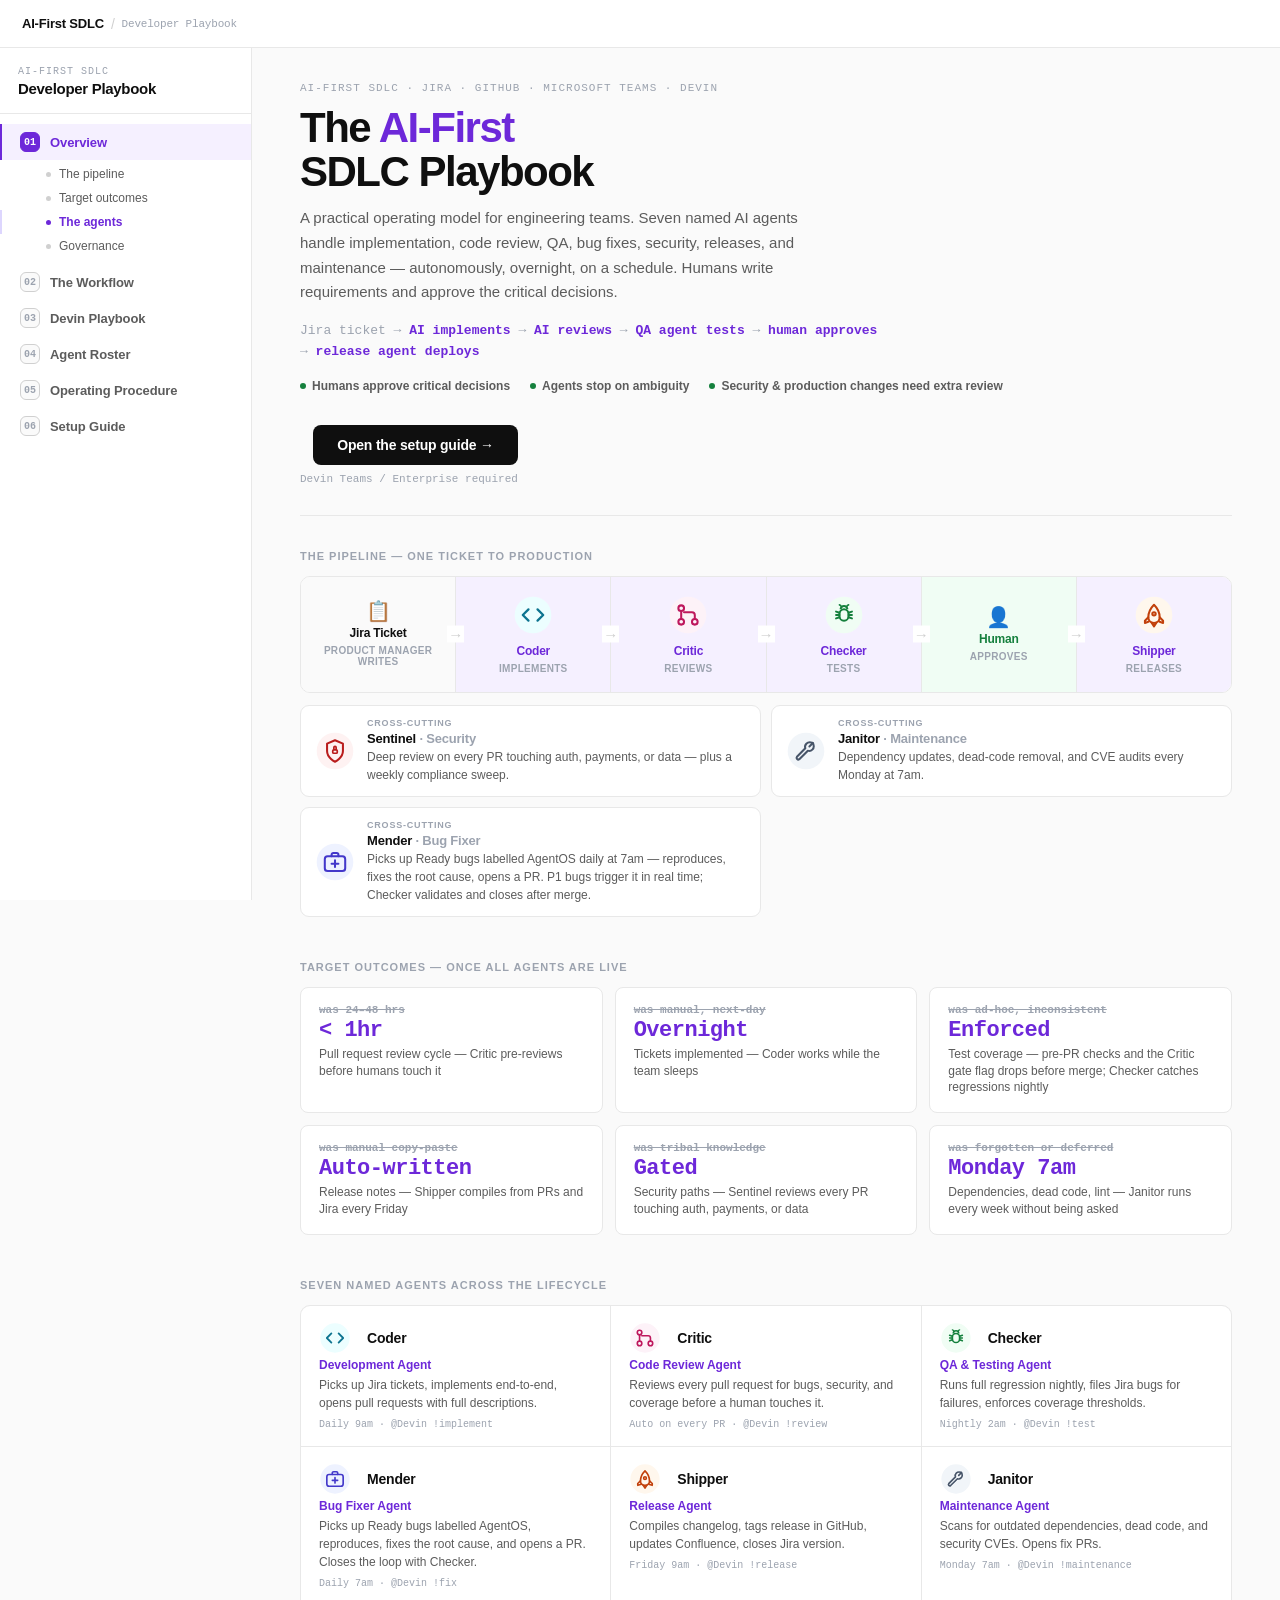
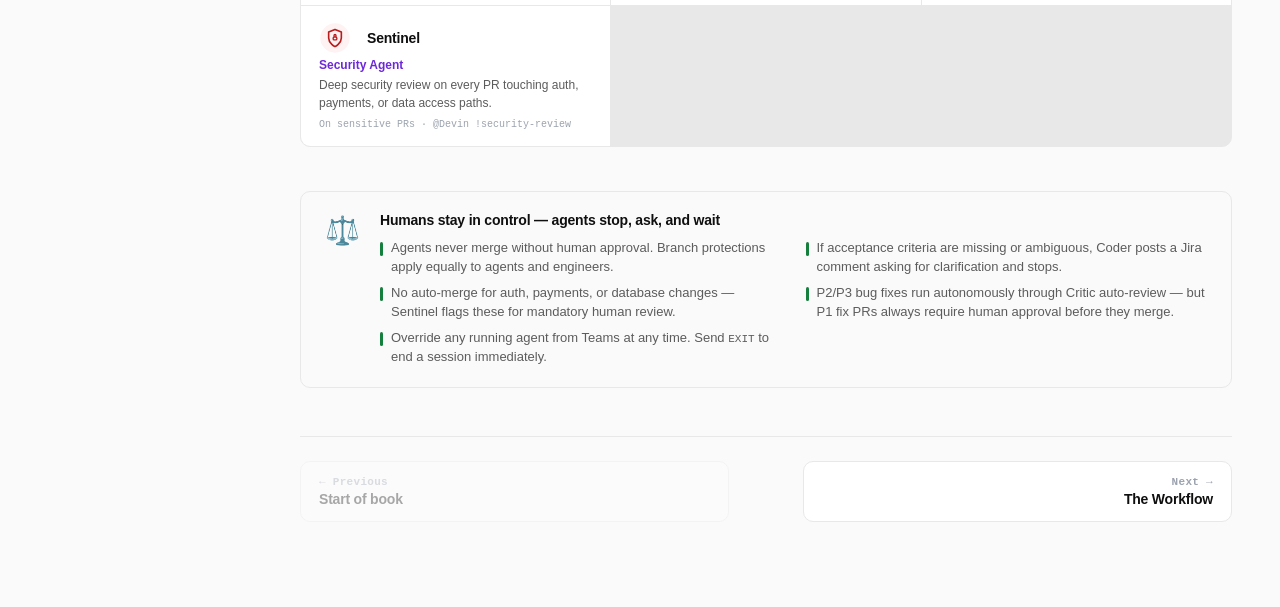
==== index.html @ 621c5a63 "Add Mender bug-fixer agent and Checker Validator mode Adds a seventh named agent, Mender (Bug Fixer)" ====
<!DOCTYPE html>
<html lang="en">
<head>
<meta charset="utf-8">
<meta name="viewport" content="width=device-width, initial-scale=1">
<title>AI-First SDLC Playbook</title>
<meta name="description" content="AI-first SDLC playbook — a six-chapter operating guide with named AI agents: Coder, Critic, Checker, Mender, Shipper, Janitor, Sentinel. Powered by Devin and Devin Desktop (formerly Windsurf).">
<meta property="og:title" content="AI-First SDLC Playbook">
<meta property="og:type" content="website">
<meta name="theme-color" content="#0F0F0F">
<link rel="stylesheet" href="assets/book.css">
</head>
<body data-chapter="overview">
<nav class="topnav">
  <div class="topnav-inner">
    <a class="topnav-brand" href="index.html">AI-First SDLC <span class="topnav-sep">/</span> <span class="topnav-tag">Developer Playbook</span></a>
  </div>
</nav>
<aside class="booknav" id="booknav"></aside>

<main class="book-main">

  <!-- ── Hero ── -->
  <div class="lp-hero">
    <div>
      <div class="lp-eyebrow">AI-First SDLC · Jira · GitHub · Microsoft Teams · Devin</div>
      <h1 class="lp-h1">The <em>AI-First</em><br>SDLC Playbook</h1>
      <p class="lp-sub">A practical operating model for engineering teams. Seven named AI agents handle implementation, code review, QA, bug fixes, security, releases, and maintenance — autonomously, overnight, on a schedule. Humans write requirements and approve the critical decisions.</p>
      <p class="lp-flow-line">Jira ticket → <span>AI implements</span> → <span>AI reviews</span> → <span>QA agent tests</span> → <span>human approves</span> → <span>release agent deploys</span></p>
      <div class="lp-trust">
        <div class="lp-trust-item"><div class="lp-trust-dot"></div>Humans approve critical decisions</div>
        <div class="lp-trust-item"><div class="lp-trust-dot"></div>Agents stop on ambiguity</div>
        <div class="lp-trust-item"><div class="lp-trust-dot"></div>Security &amp; production changes need extra review</div>
      </div>
    </div>
    <div class="lp-hero-actions">
      <a class="lp-cta-primary" href="setup.html">Open the setup guide →</a>
      <div class="lp-cta-note">Devin Teams / Enterprise required</div>
    </div>
  </div>

  <!-- ── Pipeline ── -->
  <section class="book-section" id="pipeline" data-spy>
    <div class="lp-pipeline-head"><div class="lp-pipeline-label">The pipeline — one ticket to production</div></div>
    <div class="pipeline-flow">
      <div class="pf-node start"><div class="pf-emoji">📋</div><div class="pf-name">Jira Ticket</div><div class="pf-role">Product manager writes</div></div>
      <div class="pf-node agent highlight"><div class="pf-badge-wrap"><span class="agent-badge coder-badge" style="width: 40px; height: 40px;"><svg viewBox="0 0 24 24"><circle cx="12" cy="12" r="11" class="badge-bg"/><path d="M8 7 L3 12 L8 17 M16 7 L21 12 L16 17" stroke-width="2" stroke-linecap="round" stroke-linejoin="round" fill="none" class="badge-icon"/></svg></span></div><div class="pf-name">Coder</div><div class="pf-role">Implements</div></div>
      <div class="pf-node agent highlight"><div class="pf-badge-wrap"><span class="agent-badge critic-badge" style="width: 40px; height: 40px;"><svg viewBox="0 0 24 24"><circle cx="12" cy="12" r="11" class="badge-bg"/><circle cx="6" cy="6" r="2.5" class="badge-icon" fill="none" stroke-width="1.8"/><circle cx="6" cy="18" r="2.5" class="badge-icon" fill="none" stroke-width="1.8"/><circle cx="18" cy="18" r="2.5" class="badge-icon" fill="none" stroke-width="1.8"/><path d="M6 8.5 L6 15.5 M18 15.5 L18 12 A2.5 2.5 0 0 0 15.5 9.5 L8.5 9.5" stroke-width="1.8" stroke-linecap="round" stroke-linejoin="round" fill="none" class="badge-icon"/></svg></span></div><div class="pf-name">Critic</div><div class="pf-role">Reviews</div></div>
      <div class="pf-node agent highlight"><div class="pf-badge-wrap"><span class="agent-badge checker-badge" style="width: 40px; height: 40px;"><svg viewBox="0 0 24 24"><circle cx="12" cy="12" r="11" class="badge-bg"/><rect x="8" y="7" width="8" height="10" rx="4" stroke-width="1.8" fill="none" class="badge-icon"/><path d="M9 7 A3 3 0 0 1 15 7" stroke-width="1.8" fill="none" class="badge-icon"/><path d="M5 9 L8 10 M5 12 L8 12 M5 15 L8 14 M19 9 L16 10 M19 12 L16 12 M19 15 L16 14" stroke-width="1.8" stroke-linecap="round" class="badge-icon"/><path d="M10 5 C9 3, 8 3, 8 3 M14 5 C15 3, 16 3, 16 3" stroke-width="1.5" stroke-linecap="round" class="badge-icon"/></svg></span></div><div class="pf-name">Checker</div><div class="pf-role">Tests</div></div>
      <div class="pf-node human"><div class="pf-emoji">👤</div><div class="pf-name">Human</div><div class="pf-role">Approves</div></div>
      <div class="pf-node agent highlight"><div class="pf-badge-wrap"><span class="agent-badge shipper-badge" style="width: 40px; height: 40px;"><svg viewBox="0 0 24 24"><circle cx="12" cy="12" r="11" class="badge-bg"/><path d="M12 3 C15 6, 17 10, 17 14 C17 17, 15 19, 12 19 C9 19, 7 17, 7 14 C7 10, 9 6, 12 3 Z" stroke-width="1.8" stroke-linecap="round" stroke-linejoin="round" fill="none" class="badge-icon"/><path d="M7 14 L4 17 L4 19 L7 18 M17 14 L20 17 L20 19 L17 18" stroke-width="1.8" stroke-linecap="round" stroke-linejoin="round" fill="none" class="badge-icon"/><circle cx="12" cy="11" r="1.5" stroke-width="1.8" fill="none" class="badge-icon"/><path d="M10 19 L12 22 L14 19" stroke-width="1.8" stroke-linecap="round" stroke-linejoin="round" fill="none" class="badge-icon"/></svg></span></div><div class="pf-name">Shipper</div><div class="pf-role">Releases</div></div>
    </div>
    <div class="lp-cross-grid">
      <div class="lp-cross-card">
        <div class="lp-cross-badge-wrap"><span class="agent-badge sentinel-badge" style="width: 40px; height: 40px;"><svg viewBox="0 0 24 24"><circle cx="12" cy="12" r="11" class="badge-bg"/><path d="M12 21.5 C12 21.5, 19 18, 19 12 L19 5.5 L12 2.5 L5 5.5 L5 12 C5 18, 12 21.5, 12 21.5 Z" stroke-width="1.8" stroke-linecap="round" stroke-linejoin="round" fill="none" class="badge-icon"/><rect x="10" y="11" width="4" height="3" rx="1" stroke-width="1.5" fill="none" class="badge-icon"/><path d="M11 11 L11 9 A1 1 0 0 1 13 9 L13 11" stroke-width="1.5" fill="none" class="badge-icon"/></svg></span></div>
        <div>
          <div class="lp-cross-tag">Cross-cutting</div>
          <div class="lp-cross-name">Sentinel <span>· Security</span></div>
          <div class="lp-cross-desc">Deep review on every PR touching auth, payments, or data — plus a weekly compliance sweep.</div>
        </div>
      </div>
      <div class="lp-cross-card">
        <div class="lp-cross-badge-wrap"><span class="agent-badge janitor-badge" style="width: 40px; height: 40px;"><svg viewBox="0 0 24 24"><circle cx="12" cy="12" r="11" class="badge-bg"/><path d="M18.4 5.6 a4.3 4.3 0 0 0 -6.1 0 c-1.1 1.1 -1.4 2.7 -0.9 4 L4 17.1 a1.5 1.5 0 0 0 2.1 2.1 l7.5 -7.5 c1.3 0.5 2.9 0.2 4 -0.9 a4.3 4.3 0 0 0 0 -6.1 Z" stroke-width="1.8" stroke-linecap="round" stroke-linejoin="round" fill="none" class="badge-icon"/><path d="M15 8 L18 5" stroke-width="1.8" stroke-linecap="round" class="badge-icon"/></svg></span></div>
        <div>
          <div class="lp-cross-tag">Cross-cutting</div>
          <div class="lp-cross-name">Janitor <span>· Maintenance</span></div>
          <div class="lp-cross-desc">Dependency updates, dead-code removal, and CVE audits every Monday at 7am.</div>
        </div>
      </div>
      <div class="lp-cross-card">
        <div class="lp-cross-badge-wrap"><span class="agent-badge mender-badge" style="width: 40px; height: 40px;"><svg viewBox="0 0 24 24"><circle cx="12" cy="12" r="11" class="badge-bg"/><rect x="3" y="7" width="18" height="13" rx="2.5" stroke-width="1.8" fill="none" class="badge-icon"/><path d="M9 7 V5.5 A1.5 1.5 0 0 1 10.5 4 L13.5 4 A1.5 1.5 0 0 1 15 5.5 V7" stroke-width="1.8" fill="none" stroke-linecap="round" stroke-linejoin="round" class="badge-icon"/><path d="M12 10.5 V16.5 M9 13.5 H15" stroke-width="1.8" stroke-linecap="round" class="badge-icon"/></svg></span></div>
        <div>
          <div class="lp-cross-tag">Cross-cutting</div>
          <div class="lp-cross-name">Mender <span>· Bug Fixer</span></div>
          <div class="lp-cross-desc">Picks up Ready bugs labelled AgentOS daily at 7am — reproduces, fixes the root cause, opens a PR. P1 bugs trigger it in real time; Checker validates and closes after merge.</div>
        </div>
      </div>
    </div>
  </section>

  <!-- ── Outcomes ── -->
  <section class="book-section" id="outcomes" data-spy>
    <div class="lp-section-head"><div class="lp-section-label">Target outcomes — once all agents are live</div></div>
    <div class="lp-outcomes">
      <div class="outcome-card"><div class="outcome-delta">was 24–48 hrs</div><div class="outcome-val">&lt; 1hr</div><div class="outcome-lbl">Pull request review cycle — Critic pre-reviews before humans touch it</div></div>
      <div class="outcome-card"><div class="outcome-delta">was manual, next-day</div><div class="outcome-val">Overnight</div><div class="outcome-lbl">Tickets implemented — Coder works while the team sleeps</div></div>
      <div class="outcome-card"><div class="outcome-delta">was ad-hoc, inconsistent</div><div class="outcome-val">Enforced</div><div class="outcome-lbl">Test coverage — pre-PR checks and the Critic gate flag drops before merge; Checker catches regressions nightly</div></div>
      <div class="outcome-card"><div class="outcome-delta">was manual copy-paste</div><div class="outcome-val">Auto-written</div><div class="outcome-lbl">Release notes — Shipper compiles from PRs and Jira every Friday</div></div>
      <div class="outcome-card"><div class="outcome-delta">was tribal knowledge</div><div class="outcome-val">Gated</div><div class="outcome-lbl">Security paths — Sentinel reviews every PR touching auth, payments, or data</div></div>
      <div class="outcome-card"><div class="outcome-delta">was forgotten or deferred</div><div class="outcome-val">Monday 7am</div><div class="outcome-lbl">Dependencies, dead code, lint — Janitor runs every week without being asked</div></div>
    </div>
  </section>

  <!-- ── Agent map ── -->
  <section class="book-section" id="agents-map" data-spy>
    <div class="lp-section-head"><div class="lp-section-label">Seven named agents across the lifecycle</div></div>
    <div class="lp-agent-grid">
      <a class="lp-agent-card" href="agents.html#coder"><div class="lac-top" style="display:flex;align-items:center"><span class="agent-badge coder-badge" style="width:32px;height:32px;margin-right:8px"><svg viewBox="0 0 24 24"><circle cx="12" cy="12" r="11" class="badge-bg"/><path d="M8 7 L3 12 L8 17 M16 7 L21 12 L16 17" stroke-width="2" stroke-linecap="round" stroke-linejoin="round" fill="none" class="badge-icon"/></svg></span><span class="lac-name">Coder</span></div><div class="lac-role">Development Agent</div><div class="lac-desc">Picks up Jira tickets, implements end-to-end, opens pull requests with full descriptions.</div><div class="lac-trigger">Daily 9am · @Devin !implement</div></a>
      <a class="lp-agent-card" href="agents.html#critic"><div class="lac-top" style="display:flex;align-items:center"><span class="agent-badge critic-badge" style="width:32px;height:32px;margin-right:8px"><svg viewBox="0 0 24 24"><circle cx="12" cy="12" r="11" class="badge-bg"/><circle cx="6" cy="6" r="2.5" class="badge-icon" fill="none" stroke-width="1.8"/><circle cx="6" cy="18" r="2.5" class="badge-icon" fill="none" stroke-width="1.8"/><circle cx="18" cy="18" r="2.5" class="badge-icon" fill="none" stroke-width="1.8"/><path d="M6 8.5 L6 15.5 M18 15.5 L18 12 A2.5 2.5 0 0 0 15.5 9.5 L8.5 9.5" stroke-width="1.8" stroke-linecap="round" stroke-linejoin="round" fill="none" class="badge-icon"/></svg></span><span class="lac-name">Critic</span></div><div class="lac-role">Code Review Agent</div><div class="lac-desc">Reviews every pull request for bugs, security, and coverage before a human touches it.</div><div class="lac-trigger">Auto on every PR · @Devin !review</div></a>
      <a class="lp-agent-card" href="agents.html#checker"><div class="lac-top" style="display:flex;align-items:center"><span class="agent-badge checker-badge" style="width:32px;height:32px;margin-right:8px"><svg viewBox="0 0 24 24"><circle cx="12" cy="12" r="11" class="badge-bg"/><rect x="8" y="7" width="8" height="10" rx="4" stroke-width="1.8" fill="none" class="badge-icon"/><path d="M9 7 A3 3 0 0 1 15 7" stroke-width="1.8" fill="none" class="badge-icon"/><path d="M5 9 L8 10 M5 12 L8 12 M5 15 L8 14 M19 9 L16 10 M19 12 L16 12 M19 15 L16 14" stroke-width="1.8" stroke-linecap="round" class="badge-icon"/><path d="M10 5 C9 3, 8 3, 8 3 M14 5 C15 3, 16 3, 16 3" stroke-width="1.5" stroke-linecap="round" class="badge-icon"/></svg></span><span class="lac-name">Checker</span></div><div class="lac-role">QA &amp; Testing Agent</div><div class="lac-desc">Runs full regression nightly, files Jira bugs for failures, enforces coverage thresholds.</div><div class="lac-trigger">Nightly 2am · @Devin !test</div></a>
      <a class="lp-agent-card" href="agents.html#mender"><div class="lac-top" style="display:flex;align-items:center"><span class="agent-badge mender-badge" style="width:32px;height:32px;margin-right:8px"><svg viewBox="0 0 24 24"><circle cx="12" cy="12" r="11" class="badge-bg"/><rect x="3" y="7" width="18" height="13" rx="2.5" stroke-width="1.8" fill="none" class="badge-icon"/><path d="M9 7 V5.5 A1.5 1.5 0 0 1 10.5 4 L13.5 4 A1.5 1.5 0 0 1 15 5.5 V7" stroke-width="1.8" fill="none" stroke-linecap="round" stroke-linejoin="round" class="badge-icon"/><path d="M12 10.5 V16.5 M9 13.5 H15" stroke-width="1.8" stroke-linecap="round" class="badge-icon"/></svg></span><span class="lac-name">Mender</span></div><div class="lac-role">Bug Fixer Agent</div><div class="lac-desc">Picks up Ready bugs labelled AgentOS, reproduces, fixes the root cause, and opens a PR. Closes the loop with Checker.</div><div class="lac-trigger">Daily 7am · @Devin !fix</div></a>
      <a class="lp-agent-card" href="agents.html#shipper"><div class="lac-top" style="display:flex;align-items:center"><span class="agent-badge shipper-badge" style="width:32px;height:32px;margin-right:8px"><svg viewBox="0 0 24 24"><circle cx="12" cy="12" r="11" class="badge-bg"/><path d="M12 3 C15 6, 17 10, 17 14 C17 17, 15 19, 12 19 C9 19, 7 17, 7 14 C7 10, 9 6, 12 3 Z" stroke-width="1.8" stroke-linecap="round" stroke-linejoin="round" fill="none" class="badge-icon"/><path d="M7 14 L4 17 L4 19 L7 18 M17 14 L20 17 L20 19 L17 18" stroke-width="1.8" stroke-linecap="round" stroke-linejoin="round" fill="none" class="badge-icon"/><circle cx="12" cy="11" r="1.5" stroke-width="1.8" fill="none" class="badge-icon"/><path d="M10 19 L12 22 L14 19" stroke-width="1.8" stroke-linecap="round" stroke-linejoin="round" fill="none" class="badge-icon"/></svg></span><span class="lac-name">Shipper</span></div><div class="lac-role">Release Agent</div><div class="lac-desc">Compiles changelog, tags release in GitHub, updates Confluence, closes Jira version.</div><div class="lac-trigger">Friday 9am · @Devin !release</div></a>
      <a class="lp-agent-card" href="agents.html#janitor"><div class="lac-top" style="display:flex;align-items:center"><span class="agent-badge janitor-badge" style="width:32px;height:32px;margin-right:8px"><svg viewBox="0 0 24 24"><circle cx="12" cy="12" r="11" class="badge-bg"/><path d="M18.4 5.6 a4.3 4.3 0 0 0 -6.1 0 c-1.1 1.1 -1.4 2.7 -0.9 4 L4 17.1 a1.5 1.5 0 0 0 2.1 2.1 l7.5 -7.5 c1.3 0.5 2.9 0.2 4 -0.9 a4.3 4.3 0 0 0 0 -6.1 Z" stroke-width="1.8" stroke-linecap="round" stroke-linejoin="round" fill="none" class="badge-icon"/><path d="M15 8 L18 5" stroke-width="1.8" stroke-linecap="round" class="badge-icon"/></svg></span><span class="lac-name">Janitor</span></div><div class="lac-role">Maintenance Agent</div><div class="lac-desc">Scans for outdated dependencies, dead code, and security CVEs. Opens fix PRs.</div><div class="lac-trigger">Monday 7am · @Devin !maintenance</div></a>
      <a class="lp-agent-card" href="agents.html#sentinel"><div class="lac-top" style="display:flex;align-items:center"><span class="agent-badge sentinel-badge" style="width:32px;height:32px;margin-right:8px"><svg viewBox="0 0 24 24"><circle cx="12" cy="12" r="11" class="badge-bg"/><path d="M12 21.5 C12 21.5, 19 18, 19 12 L19 5.5 L12 2.5 L5 5.5 L5 12 C5 18, 12 21.5, 12 21.5 Z" stroke-width="1.8" stroke-linecap="round" stroke-linejoin="round" fill="none" class="badge-icon"/><rect x="10" y="11" width="4" height="3" rx="1" stroke-width="1.5" fill="none" class="badge-icon"/><path d="M11 11 L11 9 A1 1 0 0 1 13 9 L13 11" stroke-width="1.5" fill="none" class="badge-icon"/></svg></span><span class="lac-name">Sentinel</span></div><div class="lac-role">Security Agent</div><div class="lac-desc">Deep security review on every PR touching auth, payments, or data access paths.</div><div class="lac-trigger">On sensitive PRs · @Devin !security-review</div></a>
    </div>
  </section>

  <!-- ── Governance ── -->
  <section class="book-section" id="governance" data-spy>
    <div class="lp-governance">
      <div class="lp-gov-icon">⚖️</div>
      <div>
        <div class="lp-gov-title">Humans stay in control — agents stop, ask, and wait</div>
        <div class="lp-gov-items">
          <div class="lp-gov-item"><div class="gov-pip"></div><span>Agents never merge without human approval. Branch protections apply equally to agents and engineers.</span></div>
          <div class="lp-gov-item"><div class="gov-pip"></div><span>If acceptance criteria are missing or ambiguous, Coder posts a Jira comment asking for clarification and stops.</span></div>
          <div class="lp-gov-item"><div class="gov-pip"></div><span>No auto-merge for auth, payments, or database changes — Sentinel flags these for mandatory human review.</span></div>
          <div class="lp-gov-item"><div class="gov-pip"></div><span>P2/P3 bug fixes run autonomously through Critic auto-review — but P1 fix PRs always require human approval before they merge.</span></div>
          <div class="lp-gov-item"><div class="gov-pip"></div><span>Override any running agent from Teams at any time. Send <code style="font-family:monospace;font-size:11px">EXIT</code> to end a session immediately.</span></div>
        </div>
      </div>
    </div>
  </section>

  <footer class="prevnext" id="prevnext"></footer>
</main>

<script src="assets/nav.js"></script>
<script>
  window.BOOK_SUBNAV = [
    { id:'pipeline',   label:'The pipeline' },
    { id:'outcomes',   label:'Target outcomes' },
    { id:'agents-map', label:'The agents' },
    { id:'governance', label:'Governance' },
  ];
  mountBook();
</script>
</body>
</html>
---- assets/book.css ----
/* ══════════════════════════════════════════════════════════
   AI-First SDLC — shared book stylesheet
   Layout: fixed top bar + left sidebar TOC + content + prev/next
══════════════════════════════════════════════════════════ */
*,*::before,*::after{box-sizing:border-box;margin:0;padding:0}

:root{
  --bg:#FAFAFA; --surface:#FFFFFF; --border:#E8E8E8; --border-mid:#D0D0D0;
  --text:#0F0F0F; --text-2:#5C5C5C; --text-3:#9CA3AF;
  --mono:'SF Mono','Fira Code',ui-monospace,monospace;
  --ink:#0F172A;
  --ai-accent:#6D28D9; --ai-accent-bg:#F5F0FF; --ai-accent-border:#DDD6FE;
  --purple:#6D28D9; --purple-bg:#F5F0FF; --purple-border:#DDD6FE;
  --green:#15803D; --green-bg:#F0FDF4; --green-border:#BBF7D0;
  --red:#B91C1C; --red-bg:#FEF2F2; --red-border:#FECACA;
  --amber:#B45309; --amber-bg:#FFFBEB; --amber-border:#FDE68A;
  --teal:#0D7490; --teal-bg:#F0FDFA; --teal-border:#99F6E4;
  --orange:#C2410C; --orange-bg:#FFF7ED; --orange-border:#FED7AA;
  --blue:#1D4ED8; --blue-bg:#EFF6FF; --blue-border:#BFDBFE;
  --sop:#0F172A; --sop-bg:#F8FAFC; --sop-border:#E2E8F0;
  --sidebar-w:252px;
}
body{font-family:-apple-system,BlinkMacSystemFont,'Inter','Segoe UI',sans-serif;background:var(--bg);color:var(--text);-webkit-font-smoothing:antialiased}

/* ── Top bar ── */
.topnav{position:fixed;top:0;left:0;right:0;height:48px;background:var(--surface);border-bottom:1px solid var(--border);z-index:200;display:flex;align-items:center}
.topnav-inner{width:100%;padding:0 22px;display:flex;align-items:center;justify-content:space-between}
.topnav-brand{font-size:13px;font-weight:800;color:var(--text);letter-spacing:-0.2px;display:flex;align-items:center;gap:7px;text-decoration:none}
.topnav-sep{color:var(--border-mid);font-weight:300;font-size:14px}
.topnav-tag{font-size:11px;font-weight:500;color:var(--text-3);font-family:var(--mono)}
.topnav-cta{font-size:12px;font-weight:700;color:#fff;background:var(--text);text-decoration:none;padding:7px 16px;border-radius:7px;letter-spacing:-0.1px;transition:background .15s}
.topnav-cta:hover{background:#2D2D2D}

/* ── Left sidebar TOC ── */
.booknav{position:fixed;top:48px;left:0;bottom:0;width:var(--sidebar-w);background:var(--surface);border-right:1px solid var(--border);overflow-y:auto;padding:18px 0 48px;z-index:90}
.bn-head{padding:0 18px 16px;border-bottom:1px solid var(--border);margin-bottom:10px}
.bn-eyebrow{font-size:10px;font-family:var(--mono);color:var(--text-3);letter-spacing:1px;text-transform:uppercase}
.bn-title{font-size:15px;font-weight:800;color:var(--text);margin-top:3px;letter-spacing:-0.3px}
.bn-chapter{display:flex;align-items:center;gap:10px;padding:8px 18px;text-decoration:none;border-left:2px solid transparent;transition:background .1s}
.bn-chapter:hover{background:var(--bg)}
.bn-chapter.active{background:var(--ai-accent-bg);border-left-color:var(--ai-accent)}
.bn-num{width:20px;height:20px;border-radius:6px;background:var(--bg);border:1px solid var(--border-mid);display:flex;align-items:center;justify-content:center;font-size:10px;font-weight:800;font-family:var(--mono);color:var(--text-3);flex-shrink:0}
.bn-chapter.active .bn-num{background:var(--ai-accent);border-color:var(--ai-accent);color:#fff}
.bn-name{font-size:13px;font-weight:600;color:var(--text-2);letter-spacing:-0.1px}
.bn-chapter.active .bn-name{color:var(--ai-accent);font-weight:700}
.bn-sub{padding:2px 0 6px}
.bn-subitem{display:flex;align-items:center;gap:8px;padding:5px 18px 5px 44px;text-decoration:none;font-size:12px;color:var(--text-2);border-left:2px solid transparent;transition:background .1s}
.bn-subitem:hover{background:var(--bg);color:var(--text)}
.bn-subitem.active{color:var(--ai-accent);font-weight:700;border-left-color:var(--ai-accent-border)}
.bn-sub-dot{width:5px;height:5px;border-radius:50%;background:var(--border-mid);flex-shrink:0}
.bn-subitem.active .bn-sub-dot{background:var(--ai-accent)}

/* ── Main content ── */
.book-main{margin-left:var(--sidebar-w);padding:74px 48px 80px;max-width:calc(var(--sidebar-w) + 940px)}

.chapter-header{margin-bottom:34px;padding-bottom:24px;border-bottom:2px solid var(--border)}
.chapter-eyebrow{font-size:11px;font-family:var(--mono);color:var(--text-3);letter-spacing:1px;text-transform:uppercase;margin-bottom:10px}
.chapter-title{font-size:34px;font-weight:900;letter-spacing:-1px;line-height:1.02;color:var(--text)}
.chapter-title em{font-style:normal;color:var(--ai-accent)}
.chapter-sub{font-size:15px;color:var(--text-2);margin-top:10px;line-height:1.6;max-width:620px}

.book-section{scroll-margin-top:64px;margin-bottom:44px}
.bs-label{display:flex;align-items:center;gap:14px;margin-bottom:16px}
.bs-label-line{flex:1;height:1px;background:var(--border)}
.bs-label-text{font-size:11px;font-weight:800;letter-spacing:1px;text-transform:uppercase;color:var(--text-3);white-space:nowrap}

/* ── Prev/Next footer ── */
.prevnext{display:flex;gap:14px;margin-top:48px;padding-top:24px;border-top:1px solid var(--border)}
.pn-link{flex:1;display:flex;flex-direction:column;gap:3px;padding:14px 18px;border:1px solid var(--border);border-radius:10px;background:var(--surface);text-decoration:none;transition:all .12s;max-width:46%}
.pn-link:hover{border-color:var(--border-mid);background:var(--bg)}
.pn-link.next{margin-left:auto;text-align:right;align-items:flex-end}
.pn-dir{font-size:11px;font-weight:700;font-family:var(--mono);color:var(--text-3);letter-spacing:.3px}
.pn-name{font-size:14px;font-weight:800;color:var(--text);letter-spacing:-0.2px}
.pn-link.disabled{opacity:.35;pointer-events:none}

/* ══ Overview: hero ══ */
.lp-hero{padding:8px 0 30px;border-bottom:1px solid var(--border);margin-bottom:34px;display:flex;align-items:flex-end;justify-content:space-between;gap:32px;flex-wrap:wrap}
.lp-eyebrow{font-size:11px;font-family:var(--mono);color:var(--text-3);letter-spacing:1px;text-transform:uppercase;margin-bottom:12px}
.lp-h1{font-size:42px;font-weight:900;letter-spacing:-1.5px;line-height:1.05;color:var(--text)}
.lp-h1 em{font-style:normal;color:var(--ai-accent)}
.lp-sub{font-size:15px;color:var(--text-2);margin-top:12px;line-height:1.65;max-width:540px}
.lp-flow-line{font-size:13px;font-family:var(--mono);color:var(--text-3);margin-top:16px;line-height:1.6;max-width:580px}
.lp-flow-line span{color:var(--ai-accent);font-weight:700}
.lp-trust{display:flex;flex-wrap:wrap;gap:8px 20px;margin-top:16px}
.lp-trust-item{display:flex;align-items:center;gap:6px;font-size:12px;font-weight:600;color:var(--text-2)}
.lp-trust-dot{width:6px;height:6px;border-radius:50%;background:var(--green);flex-shrink:0}
.lp-hero-actions{display:flex;flex-direction:column;align-items:flex-end;gap:8px;flex-shrink:0}
.lp-cta-primary{display:inline-flex;align-items:center;gap:8px;font-size:14px;font-weight:800;color:#fff;background:var(--text);text-decoration:none;padding:12px 24px;border-radius:8px;letter-spacing:-0.2px;transition:background .15s;white-space:nowrap}
.lp-cta-primary:hover{background:#2D2D2D}
.lp-cta-note{font-size:11px;color:var(--text-3);font-family:var(--mono)}

/* ══ Pipeline ══ */
.lp-pipeline{margin-bottom:36px}
.lp-pipeline-head{margin-bottom:14px}
.lp-pipeline-label{font-size:11px;font-weight:800;letter-spacing:1px;text-transform:uppercase;color:var(--text-3)}
.pipeline-flow{display:flex;align-items:stretch;border:1px solid var(--border);border-radius:10px;background:var(--surface);overflow:hidden}
.pf-node{flex:1 1 0;display:flex;flex-direction:column;align-items:center;justify-content:center;gap:5px;padding:18px 10px;min-width:0;text-align:center;position:relative}
.pf-node:not(:last-child)::after{content:'→';position:absolute;right:-9px;top:50%;transform:translateY(-50%);font-size:15px;color:var(--border-mid);z-index:1;background:var(--surface);padding:0 1px}
.pf-node.start{background:var(--bg);border-right:1px solid var(--border)}
.pf-node.agent{border-right:1px solid var(--border)}
.pf-node.agent:last-child{border-right:none}
.pf-node.human{background:var(--green-bg);border-right:1px solid var(--border)}
.pf-emoji{font-size:20px;line-height:1}
.pf-name{font-size:12px;font-weight:800;color:var(--text);letter-spacing:-0.2px}
.pf-node.highlight .pf-name{color:var(--ai-accent)}
.pf-node.human .pf-name{color:var(--green)}
.pf-node.highlight{background:var(--ai-accent-bg)}
.pf-role{font-size:10px;color:var(--text-3);font-weight:600;letter-spacing:.3px;text-transform:uppercase}
@media(max-width:680px){.pipeline-flow{overflow-x:auto}.pf-node{flex:0 0 auto;min-width:104px}}

/* cross-cutting cards */
.lp-cross-grid{display:grid;grid-template-columns:1fr 1fr;gap:10px;margin-top:12px}
@media(max-width:640px){.lp-cross-grid{grid-template-columns:1fr}}
.lp-cross-card{display:flex;gap:12px;align-items:center;padding:12px 14px;background:var(--surface);border:1px solid var(--border);border-radius:9px}
.lp-cross-emoji{font-size:20px;line-height:1.1;flex-shrink:0}
.lp-cross-tag{font-size:9px;font-weight:800;letter-spacing:.8px;text-transform:uppercase;color:var(--text-3);margin-bottom:3px}
.lp-cross-name{font-size:13px;font-weight:800;color:var(--text);letter-spacing:-0.2px}
.lp-cross-name span{color:var(--text-3);font-weight:600}
.lp-cross-desc{font-size:12px;color:var(--text-2);line-height:1.5;margin-top:2px}

/* ══ Outcomes ══ */
.lp-section-head{margin-bottom:14px}
.lp-section-label{font-size:11px;font-weight:800;letter-spacing:1px;text-transform:uppercase;color:var(--text-3)}
.lp-outcomes{display:grid;grid-template-columns:repeat(3,1fr);gap:12px;margin-bottom:36px}
@media(max-width:720px){.lp-outcomes{grid-template-columns:1fr 1fr}}
.outcome-card{background:var(--surface);border:1px solid var(--border);border-radius:8px;padding:16px 18px}
.outcome-delta{font-size:11px;font-weight:700;font-family:var(--mono);color:var(--text-3);text-decoration:line-through;margin-bottom:4px}
.outcome-val{font-size:22px;font-weight:900;font-family:var(--mono);color:var(--ai-accent);letter-spacing:-0.5px;line-height:1}
.outcome-lbl{font-size:12px;color:var(--text-2);margin-top:4px;line-height:1.4}

/* ══ Agent map ══ */
.lp-agent-grid{display:grid;grid-template-columns:repeat(3,1fr);gap:1px;background:var(--border);border:1px solid var(--border);border-radius:10px;overflow:hidden;margin-bottom:36px}
@media(max-width:720px){.lp-agent-grid{grid-template-columns:1fr 1fr}}
.lp-agent-card{background:var(--surface);padding:16px 18px;display:flex;flex-direction:column;gap:4px;text-decoration:none}
.lp-agent-card:hover{background:var(--ai-accent-bg)}
.lac-top{display:flex;align-items:center;gap:8px}
.lac-emoji{font-size:18px}
.lac-name{font-size:14px;font-weight:800;color:var(--text);letter-spacing:-0.2px}
.lac-role{font-size:12px;font-weight:700;color:var(--ai-accent)}
.lac-desc{font-size:12px;color:var(--text-2);line-height:1.5}
.lac-trigger{font-size:10px;font-family:var(--mono);color:var(--text-3);margin-top:3px}

/* ══ Governance ══ */
.lp-governance{background:var(--bg);border:1px solid var(--border);border-radius:10px;padding:20px 24px;margin-bottom:8px;display:grid;grid-template-columns:auto 1fr;gap:20px;align-items:start}
.lp-gov-icon{font-size:28px;margin-top:2px}
.lp-gov-title{font-size:14px;font-weight:800;color:var(--text);margin-bottom:10px;letter-spacing:-0.2px}
.lp-gov-items{display:grid;grid-template-columns:1fr 1fr;gap:6px 24px}
@media(max-width:640px){.lp-gov-items{grid-template-columns:1fr}}
.lp-gov-item{display:flex;align-items:flex-start;gap:8px;font-size:13px;color:var(--text-2);line-height:1.5}
.gov-pip{width:3px;min-height:14px;background:var(--green);border-radius:2px;flex-shrink:0;margin-top:4px}

/* ══ Stats strip ══ */
.stats-strip{display:grid;grid-template-columns:repeat(4,1fr);background:var(--surface);border:1px solid var(--border);border-radius:10px;overflow:hidden;margin-bottom:30px}
@media(max-width:720px){.stats-strip{grid-template-columns:1fr 1fr}}
.stat-cell{padding:16px 20px;border-right:1px solid var(--border);position:relative}
.stat-cell:last-child{border-right:none}
.stat-cell::before{content:'';position:absolute;top:0;left:0;right:0;height:2px;background:transparent}
.stat-cell.hi::before{background:var(--hi-color)}
.stat-num{font-size:21px;font-weight:900;font-family:var(--mono);letter-spacing:-0.5px;color:var(--s-color,var(--text))}
.stat-lbl{font-size:11px;color:var(--text-3);margin-top:4px;line-height:1.4}

/* ══ Detail panels (workflow / devin) ══ */
.detail-panel{background:var(--surface);border:1px solid var(--border);border-radius:10px;overflow:hidden}
.detail-head{padding:20px 26px 16px;border-bottom:1px solid var(--border);display:flex;align-items:flex-start;justify-content:space-between;flex-wrap:wrap;gap:14px}
.detail-phase-eyebrow{font-size:10px;font-family:var(--mono);color:var(--text-3);letter-spacing:1px;text-transform:uppercase;margin-bottom:5px}
.detail-phase-name{font-size:19px;font-weight:800;letter-spacing:-0.4px}
.detail-phase-sub{font-size:12px;color:var(--text-2);margin-top:3px;line-height:1.5}
.mode-badge{display:inline-flex;align-items:center;gap:7px;padding:6px 12px;border-radius:6px;font-size:11px;font-weight:700;letter-spacing:.3px;text-transform:uppercase;flex-shrink:0;border:1px solid var(--border);background:var(--bg);color:var(--text-3)}
.badge-manual{background:var(--bg);color:var(--text-3)}
.badge-agent{background:var(--ai-accent-bg);color:var(--ai-accent);border-color:var(--ai-accent-border)}
.badge-collab{background:var(--green-bg);color:var(--green);border-color:var(--green-border)}
.badge-pip{width:6px;height:6px;border-radius:50%;background:currentColor}
.gains-row{display:flex;gap:6px;flex-wrap:wrap;padding:10px 26px;border-bottom:1px solid var(--border);background:var(--amber-bg)}
.gain-tag{font-size:11px;font-weight:700;font-family:var(--mono);padding:3px 8px;border-radius:4px;background:var(--surface);color:var(--amber);border:1px solid var(--amber-border)}
.detail-cols{display:grid;grid-template-columns:180px 1fr 1fr}
@media(max-width:760px){.detail-cols{grid-template-columns:1fr}}
.detail-col{padding:18px 22px;border-right:1px solid var(--border)}
.detail-col:last-child{border-right:none}
.col-head{font-size:10px;font-weight:800;letter-spacing:1.2px;text-transform:uppercase;color:var(--text-3);padding-bottom:10px;margin-bottom:14px;border-bottom:1px solid var(--border)}
.tool-list{display:flex;flex-direction:column;gap:8px}
.tool-item{display:flex;align-items:center;gap:10px;font-size:13px;font-weight:600}
.tool-pip{width:3px;height:16px;border-radius:2px;flex-shrink:0}
.pip-jira{background:#0052CC}.pip-confluence{background:#0065FF}.pip-github{background:#24292F}.pip-devin{background:var(--ai-accent)}.pip-other{background:var(--border-mid)}
.ruled-list{display:flex;flex-direction:column}
.ruled-item{display:flex;align-items:flex-start;gap:12px;padding:8px 0;border-bottom:1px solid var(--border);font-size:13px;line-height:1.55}
.ruled-item:last-child{border-bottom:none;padding-bottom:0}
.item-pip{width:3px;min-height:16px;border-radius:2px;flex-shrink:0;margin-top:4px}
.pip-neutral{background:var(--border-mid)}.pip-agent{background:var(--ai-accent)}.pip-human{background:var(--green)}.pip-pain{background:var(--red)}
.pain-text{color:var(--red)}

/* feature cards (devin) */
.feature-grid{display:grid;grid-template-columns:1fr 1fr}
@media(max-width:760px){.feature-grid{grid-template-columns:1fr}}
.feature-card{padding:20px 24px;border-right:1px solid var(--border);border-bottom:1px solid var(--border)}
.feature-card:nth-child(2n){border-right:none}
.feature-card-head{display:flex;align-items:center;gap:8px;margin-bottom:10px}
.feature-name{font-size:14px;font-weight:800;flex:1}
.feature-type-badge{font-size:10px;font-weight:700;padding:3px 7px;border-radius:4px;letter-spacing:.3px;text-transform:uppercase;white-space:nowrap;flex-shrink:0}
.type-integration{background:var(--blue-bg);color:var(--blue);border:1px solid var(--blue-border)}
.type-schedule{background:var(--ai-accent-bg);color:var(--ai-accent);border:1px solid var(--ai-accent-border)}
.type-automation{background:var(--orange-bg);color:var(--orange);border:1px solid var(--orange-border)}
.type-review{background:var(--green-bg);color:var(--green);border:1px solid var(--green-border)}
.type-skill{background:var(--teal-bg);color:var(--teal);border:1px solid var(--teal-border)}
.type-playbook{background:#FDF4FF;color:#7E22CE;border:1px solid #E9D5FF}
.type-knowledge{background:#F8FAFC;color:#475569;border:1px solid #CBD5E1}
.type-config{background:#F8FAFC;color:#475569;border:1px solid #CBD5E1}
.type-ask{background:var(--teal-bg);color:var(--teal);border:1px solid var(--teal-border)}
.type-windsurf{background:var(--green-bg);color:var(--green);border:1px solid var(--green-border)}
.type-triage{background:var(--amber-bg);color:var(--amber);border:1px solid var(--amber-border)}
.feature-doc-link{font-size:11px;color:var(--teal);font-family:var(--mono);text-decoration:none;margin-bottom:12px;display:inline-block}
.feature-doc-link:hover{text-decoration:underline}
.feature-section-label{font-size:10px;font-weight:700;letter-spacing:1px;text-transform:uppercase;color:var(--text-3);margin-bottom:7px}
.setup-steps{display:flex;flex-direction:column;gap:4px;margin-bottom:12px}
.setup-step{display:flex;align-items:flex-start;gap:8px;font-size:12px;line-height:1.5}
.step-num{font-family:var(--mono);font-size:10px;font-weight:700;color:var(--text-3);background:var(--bg);border:1px solid var(--border);border-radius:3px;padding:1px 5px;flex-shrink:0;margin-top:1px}
.example-block{background:var(--bg);border:1px solid var(--border);border-radius:6px;padding:10px 12px;font-size:11.5px;font-family:var(--mono);color:var(--text-2);line-height:1.6;white-space:pre-wrap;word-break:break-word}

/* ══ Agent roster ══ */
.roster-how{background:var(--blue-bg);border:1px solid var(--blue-border);border-radius:10px;padding:14px 20px;display:flex;align-items:flex-start;gap:12px;margin-bottom:20px}
.roster-how-icon{font-size:20px;flex-shrink:0;margin-top:1px}
.roster-how-text{font-size:12px;color:var(--blue);line-height:1.6}
.agent-panel{background:var(--surface);border:1px solid var(--border);border-radius:10px;overflow:hidden}
.agent-head{padding:20px 26px 18px;border-bottom:1px solid var(--border);display:flex;align-items:center;gap:18px;flex-wrap:wrap}
.agent-emoji-wrap{width:54px;height:54px;border-radius:14px;background:var(--blue-bg);border:1px solid var(--blue-border);display:flex;align-items:center;justify-content:center;font-size:25px;flex-shrink:0}
.agent-head-info{flex:1;min-width:200px}
.agent-eyebrow{font-size:10px;font-family:var(--mono);color:var(--text-3);letter-spacing:1px;text-transform:uppercase;margin-bottom:4px}
.agent-name{font-size:22px;font-weight:900;letter-spacing:-0.5px;color:var(--blue)}
.agent-role{font-size:13px;color:var(--text-2);margin-top:3px;font-weight:600}
.agent-meta{display:flex;gap:16px;flex-wrap:wrap;margin-top:10px}
.agent-meta-item{display:flex;align-items:center;gap:6px}
.meta-label{font-size:10px;font-weight:700;letter-spacing:.5px;text-transform:uppercase;color:var(--text-3)}
.meta-val{font-family:var(--mono);font-size:11px;font-weight:700;background:var(--blue-bg);color:var(--blue);border:1px solid var(--blue-border);padding:2px 7px;border-radius:4px}
.meta-val.teams{background:var(--purple-bg);color:var(--purple);border-color:var(--purple-border)}
.meta-val.phase{background:var(--bg);color:var(--text-2);border-color:var(--border)}
.agent-status-badge{display:inline-flex;align-items:center;gap:6px;padding:6px 12px;border-radius:6px;font-size:11px;font-weight:700;text-transform:uppercase;letter-spacing:.3px;flex-shrink:0;align-self:flex-start}
.status-active{background:var(--green-bg);color:var(--green);border:1px solid var(--green-border)}
.status-configure{background:var(--amber-bg);color:var(--amber);border:1px solid var(--amber-border)}
.agent-body{display:grid;grid-template-columns:1fr 1fr 230px}
@media(max-width:860px){.agent-body{grid-template-columns:1fr}}
.agent-col{padding:20px 24px;border-right:1px solid var(--border)}
.agent-col:last-child{border-right:none}
.agent-col-head{font-size:10px;font-weight:800;letter-spacing:1.2px;text-transform:uppercase;color:var(--text-3);padding-bottom:10px;margin-bottom:14px;border-bottom:1px solid var(--border)}
.job-item{display:flex;align-items:flex-start;gap:10px;padding:7px 0;border-bottom:1px solid var(--border);font-size:13px;line-height:1.5}
.job-item:last-child{border-bottom:none}
.job-pip{width:3px;height:16px;background:var(--blue);border-radius:2px;flex-shrink:0;margin-top:3px}
.setup-step-agent{display:flex;align-items:flex-start;gap:10px;padding:7px 0;border-bottom:1px solid var(--border);font-size:13px;line-height:1.5}
.setup-step-agent:last-child{border-bottom:none}
.step-num-lg{font-family:var(--mono);font-size:11px;font-weight:800;color:var(--surface);background:var(--blue);border-radius:4px;padding:2px 6px;flex-shrink:0;margin-top:1px}
.playbook-block{background:var(--bg);border:1px solid var(--border);border-radius:8px;padding:12px 14px;font-size:12px;font-family:var(--mono);color:var(--text-2);line-height:1.7;white-space:pre-wrap}
.pb-title{font-size:10px;font-weight:800;letter-spacing:1px;text-transform:uppercase;color:var(--text-3);margin-bottom:8px}

/* ══ SOP styles ══ */
.sop-doc{max-width:900px}
.sop-section-header{margin-bottom:24px;padding-bottom:16px;border-bottom:2px solid var(--sop-border)}
.sop-section-num{font-size:11px;font-family:var(--mono);font-weight:700;color:var(--text-3);letter-spacing:1.5px;text-transform:uppercase;margin-bottom:6px}
.sop-section-name{font-size:22px;font-weight:900;letter-spacing:-0.5px;color:var(--sop)}
.sop-section-desc{font-size:13px;color:var(--text-2);margin-top:5px;line-height:1.6;max-width:680px}
.sop-prose{font-size:13px;color:var(--text);line-height:1.7;margin-bottom:20px}
.sop-prose p{margin-bottom:10px}
.sop-h3{font-size:14px;font-weight:800;color:var(--sop);margin:20px 0 10px;padding-top:4px}
.sop-h4{font-size:12px;font-weight:800;color:var(--text-2);letter-spacing:.3px;text-transform:uppercase;margin:16px 0 8px}
.sop-table{width:100%;border-collapse:collapse;margin-bottom:24px;font-size:12.5px}
.sop-table th{font-size:10px;font-weight:800;letter-spacing:1px;text-transform:uppercase;color:var(--text-3);background:var(--sop-bg);padding:9px 14px;text-align:left;border:1px solid var(--sop-border)}
.sop-table td{padding:9px 14px;border:1px solid var(--sop-border);vertical-align:top;line-height:1.5;color:var(--text)}
.sop-table tr:nth-child(even) td{background:var(--sop-bg)}
.sop-table code{font-family:var(--mono);font-size:11px;background:var(--sop-bg);border:1px solid var(--sop-border);border-radius:3px;padding:1px 5px}
.sop-callout{border-radius:8px;padding:14px 16px;margin-bottom:16px;font-size:13px;line-height:1.6;display:flex;align-items:flex-start;gap:12px}
.sop-callout-icon{font-size:16px;flex-shrink:0;height:20.8px;display:flex;align-items:center;justify-content:center}
.sop-callout.info{background:var(--blue-bg);border:1px solid var(--blue-border);color:#1E3A8A}
.sop-callout.warning{background:var(--amber-bg);border:1px solid var(--amber-border);color:#78350F}
.sop-callout.tip{background:var(--green-bg);border:1px solid var(--green-border);color:#14532D}
.sop-callout code{font-family:var(--mono);font-size:11px;background:rgba(255,255,255,.55);border-radius:3px;padding:1px 5px}
.sop-rules-grid{display:grid;grid-template-columns:1fr 1fr;gap:12px;margin-bottom:20px}
@media(max-width:640px){.sop-rules-grid{grid-template-columns:1fr}}
.sop-rules-col{border-radius:8px;overflow:hidden;border:1px solid var(--border)}
.rules-col-head{padding:10px 16px;font-size:11px;font-weight:800;letter-spacing:1px;text-transform:uppercase;display:flex;align-items:center;gap:8px}
.rules-head-do{background:var(--green-bg);color:var(--green);border-bottom:1px solid var(--green-border)}
.rules-head-dont{background:var(--red-bg);color:var(--red);border-bottom:1px solid var(--red-border)}
.rules-item{display:flex;align-items:flex-start;gap:10px;padding:9px 16px;border-bottom:1px solid var(--border);font-size:12.5px;line-height:1.5;color:var(--text)}
.rules-item:last-child{border-bottom:none}
.rules-pip-do{width:3px;min-height:14px;background:var(--green);border-radius:2px;flex-shrink:0;margin-top:3px}
.rules-pip-dont{width:3px;min-height:14px;background:var(--red);border-radius:2px;flex-shrink:0;margin-top:3px}
.sop-checklist-group{margin-bottom:20px}
.checklist-group-title{font-size:11px;font-weight:800;letter-spacing:1px;text-transform:uppercase;color:var(--text-3);padding:8px 0;border-bottom:1px solid var(--border);margin-bottom:4px}
.checklist-item{display:flex;align-items:flex-start;gap:10px;padding:8px 0;border-bottom:1px solid var(--border);cursor:pointer}
.checklist-item:last-child{border-bottom:none}
.checklist-item input[type=checkbox]{width:15px;height:15px;flex-shrink:0;margin-top:2px;accent-color:var(--sop);pointer-events:none}
.checklist-item label{font-size:13px;line-height:1.5;cursor:pointer}
.checklist-item label code{font-family:var(--mono);font-size:11px;background:var(--sop-bg);border:1px solid var(--sop-border);border-radius:3px;padding:1px 5px}
.checklist-item.checked label{color:var(--text-3);text-decoration:line-through}
.cmd-group{margin-bottom:20px}
.cmd-table{display:grid;grid-template-columns:auto 1fr;gap:0;border:1px solid var(--border);border-radius:8px;overflow:hidden}
.cmd-row-key{font-family:var(--mono);font-size:12px;font-weight:700;color:var(--sop);background:var(--sop-bg);padding:9px 14px;border-bottom:1px solid var(--border);word-break:break-all}
.cmd-row-val{font-size:12.5px;color:var(--text);padding:9px 16px;border-bottom:1px solid var(--border);line-height:1.5}
.cmd-row-key:nth-last-child(-n+2),.cmd-row-val:nth-last-child(-n+2){border-bottom:none}

/* ══ Setup guide ══ */
.section{margin-bottom:56px;scroll-margin-top:64px}
.section-header{display:flex;align-items:flex-start;gap:16px;margin-bottom:26px;padding-bottom:18px;border-bottom:1px solid var(--border)}
.section-num{width:40px;height:40px;border-radius:10px;background:var(--ink);color:#fff;display:flex;align-items:center;justify-content:center;font-size:14px;font-weight:900;font-family:var(--mono);flex-shrink:0}
.section-header-text{flex:1}
.section-title{font-size:22px;font-weight:900;letter-spacing:-0.4px;color:var(--ink)}
.section-desc{font-size:13px;color:var(--text-2);margin-top:4px;line-height:1.6}
.section-time{display:inline-flex;align-items:center;gap:5px;font-size:11px;font-weight:700;font-family:var(--mono);color:var(--text-3);background:var(--bg);border:1px solid var(--border);border-radius:4px;padding:3px 8px;margin-top:8px}
.section-done-btn{display:inline-flex;align-items:center;gap:6px;font-size:11px;font-weight:700;padding:5px 12px;border-radius:5px;border:1px solid var(--border);background:var(--surface);color:var(--text-2);cursor:pointer;transition:all .15s;align-self:flex-start;flex-shrink:0}
.section-done-btn:hover{border-color:var(--green-border);background:var(--green-bg);color:var(--green)}
.section-done-btn.done{background:var(--green-bg);border-color:var(--green-border);color:var(--green)}
.subhead{font-size:15px;font-weight:800;color:var(--ink);margin:24px 0 14px;padding-top:4px}
.step{display:flex;align-items:flex-start;gap:14px;padding:14px 0;border-bottom:1px solid var(--border)}
.step:last-child{border-bottom:none}
.step .step-num{width:24px;height:24px;border-radius:6px;background:var(--ink);color:#fff;display:flex;align-items:center;justify-content:center;font-size:11px;font-weight:800;font-family:var(--mono);flex-shrink:0;margin-top:1px;border:none}
.step-body{flex:1}
.step-title{font-size:14px;font-weight:700;color:var(--ink);line-height:1.4}
.step-title code{font-family:var(--mono);font-size:12px;background:var(--bg);border:1px solid var(--border);border-radius:3px;padding:1px 5px;font-weight:400}
.step-title a{color:var(--blue);text-decoration:none}
.step-title a:hover{text-decoration:underline}
.step-desc{font-size:13px;color:var(--text-2);margin-top:4px;line-height:1.6}
.step-desc code{font-family:var(--mono);font-size:11px;background:var(--bg);border:1px solid var(--border);border-radius:3px;padding:1px 5px}
.step-desc a{color:var(--blue);text-decoration:none}
.step-desc a:hover{text-decoration:underline}
.code-wrap{position:relative;margin:10px 0 4px}
.code-block{background:#0F172A;border-radius:8px;padding:16px 18px;font-family:var(--mono);font-size:12.5px;line-height:1.7;color:#E2E8F0;overflow-x:auto;white-space:pre}
.code-block .cm{color:#64748B}
.code-block .kw{color:#7DD3FC}
.code-block .st{color:#86EFAC}
.code-block .hl{color:#FDE68A}
.code-block .nt{color:#F9A8D4}
.copy-btn{position:absolute;top:10px;right:10px;font-size:10px;font-weight:700;font-family:var(--mono);padding:4px 10px;border-radius:4px;border:1px solid rgba(255,255,255,.15);background:rgba(255,255,255,.08);color:#94A3B8;cursor:pointer;transition:all .15s;letter-spacing:.3px}
.copy-btn:hover{background:rgba(255,255,255,.15);color:#E2E8F0}
.copy-btn.copied{background:rgba(134,239,172,.15);color:#86EFAC;border-color:rgba(134,239,172,.3)}
.file-label{font-size:11px;font-family:var(--mono);font-weight:700;color:var(--text-3);background:var(--bg);border:1px solid var(--border);border-bottom:none;border-radius:6px 6px 0 0;padding:6px 14px;display:flex;align-items:center;gap:8px}
.file-label-dot{width:8px;height:8px;border-radius:50%;background:var(--border-mid)}
.file-block-wrap .code-block{border-radius:0 0 8px 8px;margin-top:0}
.callout{border-radius:8px;padding:14px 16px;margin:12px 0;font-size:13px;line-height:1.65;display:flex;align-items:flex-start;gap:12px}
.callout-icon{font-size:16px;flex-shrink:0;height:21.45px;display:flex;align-items:center;justify-content:center}
.callout.info{background:var(--blue-bg);border:1px solid var(--blue-border);color:#1E3A8A}
.callout.tip{background:var(--green-bg);border:1px solid var(--green-border);color:#14532D}
.callout.warn{background:var(--amber-bg);border:1px solid var(--amber-border);color:#78350F}
.callout.danger{background:var(--red-bg);border:1px solid var(--red-border);color:#7F1D1D}
.callout code{font-family:var(--mono);font-size:11px;background:rgba(255,255,255,.6);border-radius:3px;padding:1px 5px}
.prereq-list{display:flex;flex-direction:column;gap:0;border:1px solid var(--border);border-radius:8px;overflow:hidden;margin:14px 0}
.prereq-item{display:flex;align-items:flex-start;gap:12px;padding:12px 16px;border-bottom:1px solid var(--border);cursor:pointer;transition:background .1s}
.prereq-item:last-child{border-bottom:none}
.prereq-item:hover{background:var(--bg)}
.prereq-item input[type=checkbox]{width:15px;height:15px;flex-shrink:0;margin-top:2px;accent-color:var(--ink);pointer-events:none}
.prereq-item label{font-size:13px;line-height:1.5;cursor:pointer;flex:1}
.prereq-item label strong{color:var(--ink)}
.prereq-item label code{font-family:var(--mono);font-size:11px;background:var(--bg);border:1px solid var(--border);border-radius:3px;padding:1px 5px}
.prereq-item label a{color:var(--blue);text-decoration:none}
.prereq-item.checked{background:var(--green-bg)}
.prereq-item.checked label{color:var(--green)}
.playbook-card{border:1px solid var(--border);border-radius:10px;overflow:hidden;margin:14px 0}
.playbook-card-head{padding:14px 18px;border-bottom:1px solid var(--border);background:var(--bg);display:flex;align-items:center;gap:10px}
.playbook-emoji{font-size:20px}
.playbook-head-info{flex:1}
.playbook-agent-name{font-size:15px;font-weight:800;color:var(--ink)}
.playbook-agent-role{font-size:11px;color:var(--text-3);margin-top:1px}
.playbook-macro{font-family:var(--mono);font-size:12px;font-weight:700;color:var(--purple);background:var(--purple-bg);border:1px solid var(--purple-border);border-radius:4px;padding:3px 9px;flex-shrink:0}
.playbook-strip{display:flex;align-items:center;padding:12px 18px;border-bottom:1px solid var(--border);background:var(--bg);flex-wrap:wrap}
.ps-item{display:flex;flex-direction:column;gap:3px;padding:0 16px}
.ps-item:first-child{padding-left:0}
.ps-sep{width:1px;height:30px;background:var(--border);flex-shrink:0}
.ps-label{font-size:10px;font-weight:700;letter-spacing:.8px;text-transform:uppercase;color:var(--text-3)}
.ps-val{font-size:13px;font-weight:600;color:var(--ink);line-height:1.3}
.ps-val.mono{font-family:var(--mono);color:var(--purple);font-size:13px}
.playbook-instr{padding:16px 18px 18px}
.instr-label{font-size:10px;font-weight:800;letter-spacing:1px;text-transform:uppercase;color:var(--text-3);margin-bottom:10px}
.cron-table{width:100%;border-collapse:collapse;font-size:13px;margin:12px 0}
.cron-table th{font-size:10px;font-weight:800;letter-spacing:1px;text-transform:uppercase;color:var(--text-3);background:var(--bg);padding:8px 14px;text-align:left;border:1px solid var(--border)}
.cron-table td{padding:9px 14px;border:1px solid var(--border);vertical-align:top;line-height:1.5}
.cron-table code{font-family:var(--mono);font-size:11px;background:var(--bg);border:1px solid var(--border);border-radius:3px;padding:1px 5px}
.verify-item{display:flex;align-items:flex-start;gap:12px;padding:10px 0;border-bottom:1px solid var(--border);font-size:13px}
.verify-item:last-child{border-bottom:none}
.verify-pip{width:3px;min-height:16px;background:var(--green);border-radius:2px;flex-shrink:0;margin-top:3px}

/* progress bar (top) */
.progress-bar{position:fixed;top:48px;left:var(--sidebar-w);right:0;height:3px;background:var(--border);z-index:80}
.progress-fill{height:100%;background:linear-gradient(90deg,var(--ink),#475569);width:0%;transition:width .2s}

.fade-in{animation:fadeUp .18s ease both}
@keyframes fadeUp{from{opacity:0;transform:translateY(5px)}to{opacity:1;transform:translateY(0)}}

/* ── Responsive: collapse sidebar ── */
@media(max-width:900px){
  .booknav{position:static;width:auto;height:auto;border-right:none;border-bottom:1px solid var(--border)}
  .book-main{margin-left:0;padding:64px 22px 64px}
  .progress-bar{left:0}
}

/* ── Agent Badges ── */
.agent-badge {
  display: inline-block;
  width: 48px;
  height: 48px;
  vertical-align: middle;
}
.agent-badge svg {
  width: 100%;
  height: 100%;
  display: block;
}
/* Shrink the icon glyph inside the circle for more padding (scales every
   non-background element around the badge center, preserving layout). */
.agent-badge svg :not(.badge-bg) {
  transform: scale(0.68);
  transform-origin: 12px 12px;
  transform-box: view-box;
}
.agent-badge-wrap {
  width: 48px;
  height: 48px;
  display: flex;
  align-items: center;
  justify-content: center;
  flex-shrink: 0;
}
.playbook-badge-wrap {
  width: 40px;
  height: 40px;
  display: flex;
  align-items: center;
  justify-content: center;
  flex-shrink: 0;
}
.pf-badge-wrap {
  width: 40px;
  height: 40px;
  display: flex;
  align-items: center;
  justify-content: center;
  flex-shrink: 0;
  margin-bottom: 4px;
}
.lp-cross-badge-wrap {
  width: 40px;
  height: 40px;
  display: flex;
  align-items: center;
  justify-content: center;
  flex-shrink: 0;
}

/* Light Mode Colors — seven distinct hues: cyan, magenta, green, orange, slate, red, indigo */
.coder-badge .badge-bg { fill: #ECFEFF; }
.coder-badge .badge-icon { stroke: #0E7490; }

.critic-badge .badge-bg { fill: #FDF2F8; }
.critic-badge .badge-icon { stroke: #BE185D; }

.checker-badge .badge-bg { fill: #F0FDF4; }
.checker-badge .badge-icon { stroke: #15803D; }

.shipper-badge .badge-bg { fill: #FFF7ED; }
.shipper-badge .badge-icon { stroke: #C2410C; }

.janitor-badge .badge-bg { fill: #F1F5F9; }
.janitor-badge .badge-icon { stroke: #475569; }

.sentinel-badge .badge-bg { fill: #FEF2F2; }
.sentinel-badge .badge-icon { stroke: #B91C1C; }

.mender-badge .badge-bg { fill: #EEF2FF; }
.mender-badge .badge-icon { stroke: #4338CA; }

/* Dark Mode Colors */
@media (prefers-color-scheme: dark) {
  .coder-badge .badge-bg { fill: #164E63; }
  .coder-badge .badge-icon { stroke: #67E8F9; }

  .critic-badge .badge-bg { fill: #831843; }
  .critic-badge .badge-icon { stroke: #F9A8D4; }

  .checker-badge .badge-bg { fill: #14532D; }
  .checker-badge .badge-icon { stroke: #86EFAC; }

  .shipper-badge .badge-bg { fill: #7C2D12; }
  .shipper-badge .badge-icon { stroke: #FDBA74; }

  .janitor-badge .badge-bg { fill: #334155; }
  .janitor-badge .badge-icon { stroke: #CBD5E1; }

  .sentinel-badge .badge-bg { fill: #7F1D1D; }
  .sentinel-badge .badge-icon { stroke: #FCA5A5; }

  .mender-badge .badge-bg { fill: #312E81; }
  .mender-badge .badge-icon { stroke: #A5B4FC; }
}
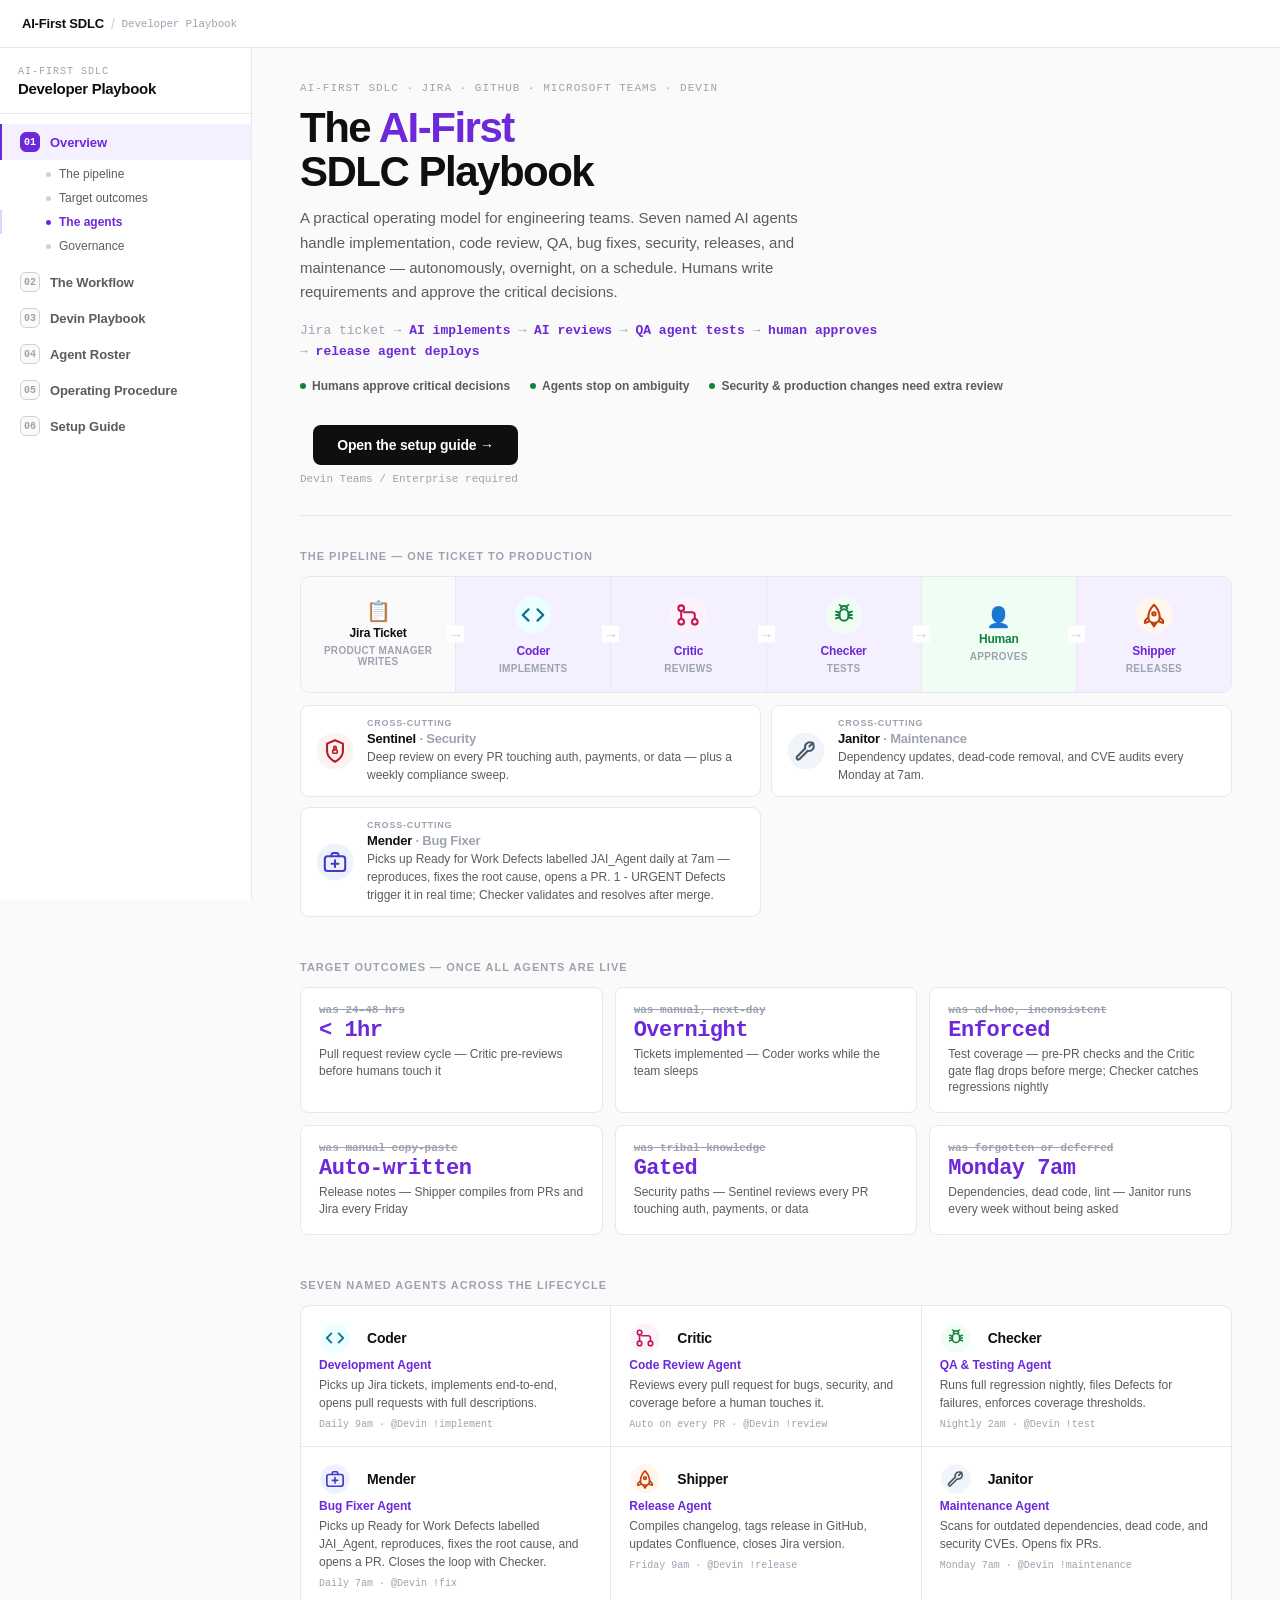
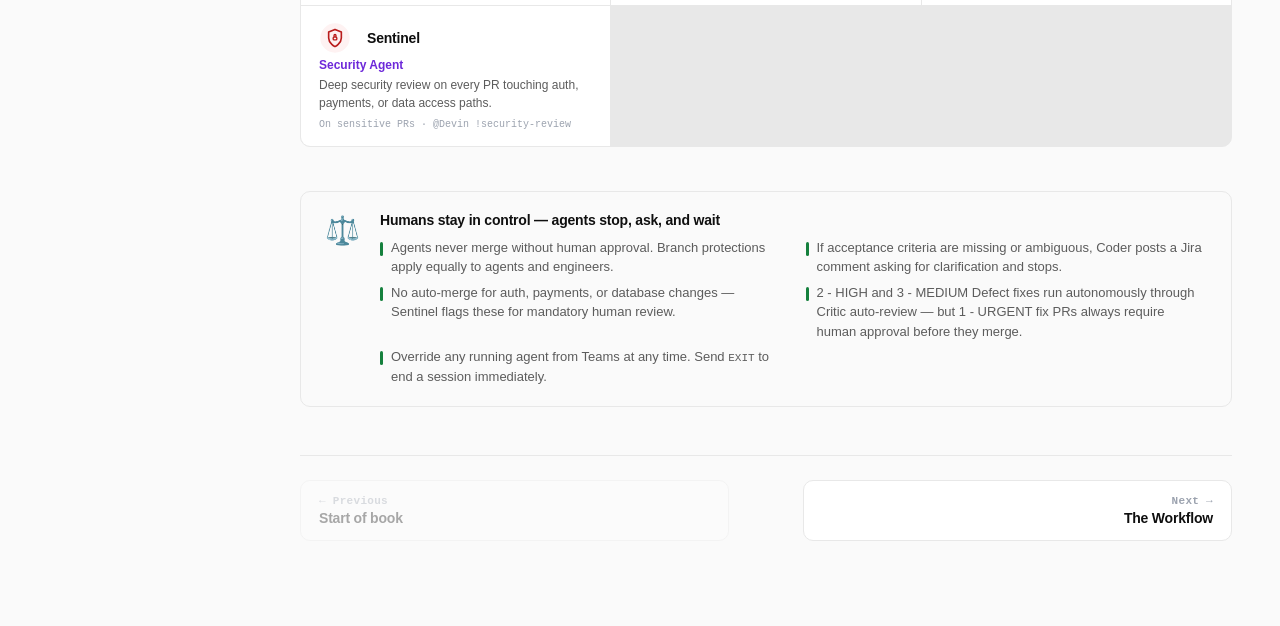
==== commit 1ad55b2b: "Align Jira/Confluence nomenclature with the JAGGAER Atlassian instance Maps the playbook's generic t" ====
--- a/index.html
+++ b/index.html
@@ -72,7 +72,7 @@
         <div>
           <div class="lp-cross-tag">Cross-cutting</div>
           <div class="lp-cross-name">Mender <span>· Bug Fixer</span></div>
-          <div class="lp-cross-desc">Picks up Ready bugs labelled AgentOS daily at 7am — reproduces, fixes the root cause, opens a PR. P1 bugs trigger it in real time; Checker validates and closes after merge.</div>
+          <div class="lp-cross-desc">Picks up Ready for Work Defects labelled JAI_Agent daily at 7am — reproduces, fixes the root cause, opens a PR. 1 - URGENT Defects trigger it in real time; Checker validates and resolves after merge.</div>
         </div>
       </div>
     </div>
@@ -97,8 +97,8 @@
     <div class="lp-agent-grid">
       <a class="lp-agent-card" href="agents.html#coder"><div class="lac-top" style="display:flex;align-items:center"><span class="agent-badge coder-badge" style="width:32px;height:32px;margin-right:8px"><svg viewBox="0 0 24 24"><circle cx="12" cy="12" r="11" class="badge-bg"/><path d="M8 7 L3 12 L8 17 M16 7 L21 12 L16 17" stroke-width="2" stroke-linecap="round" stroke-linejoin="round" fill="none" class="badge-icon"/></svg></span><span class="lac-name">Coder</span></div><div class="lac-role">Development Agent</div><div class="lac-desc">Picks up Jira tickets, implements end-to-end, opens pull requests with full descriptions.</div><div class="lac-trigger">Daily 9am · @Devin !implement</div></a>
       <a class="lp-agent-card" href="agents.html#critic"><div class="lac-top" style="display:flex;align-items:center"><span class="agent-badge critic-badge" style="width:32px;height:32px;margin-right:8px"><svg viewBox="0 0 24 24"><circle cx="12" cy="12" r="11" class="badge-bg"/><circle cx="6" cy="6" r="2.5" class="badge-icon" fill="none" stroke-width="1.8"/><circle cx="6" cy="18" r="2.5" class="badge-icon" fill="none" stroke-width="1.8"/><circle cx="18" cy="18" r="2.5" class="badge-icon" fill="none" stroke-width="1.8"/><path d="M6 8.5 L6 15.5 M18 15.5 L18 12 A2.5 2.5 0 0 0 15.5 9.5 L8.5 9.5" stroke-width="1.8" stroke-linecap="round" stroke-linejoin="round" fill="none" class="badge-icon"/></svg></span><span class="lac-name">Critic</span></div><div class="lac-role">Code Review Agent</div><div class="lac-desc">Reviews every pull request for bugs, security, and coverage before a human touches it.</div><div class="lac-trigger">Auto on every PR · @Devin !review</div></a>
-      <a class="lp-agent-card" href="agents.html#checker"><div class="lac-top" style="display:flex;align-items:center"><span class="agent-badge checker-badge" style="width:32px;height:32px;margin-right:8px"><svg viewBox="0 0 24 24"><circle cx="12" cy="12" r="11" class="badge-bg"/><rect x="8" y="7" width="8" height="10" rx="4" stroke-width="1.8" fill="none" class="badge-icon"/><path d="M9 7 A3 3 0 0 1 15 7" stroke-width="1.8" fill="none" class="badge-icon"/><path d="M5 9 L8 10 M5 12 L8 12 M5 15 L8 14 M19 9 L16 10 M19 12 L16 12 M19 15 L16 14" stroke-width="1.8" stroke-linecap="round" class="badge-icon"/><path d="M10 5 C9 3, 8 3, 8 3 M14 5 C15 3, 16 3, 16 3" stroke-width="1.5" stroke-linecap="round" class="badge-icon"/></svg></span><span class="lac-name">Checker</span></div><div class="lac-role">QA &amp; Testing Agent</div><div class="lac-desc">Runs full regression nightly, files Jira bugs for failures, enforces coverage thresholds.</div><div class="lac-trigger">Nightly 2am · @Devin !test</div></a>
-      <a class="lp-agent-card" href="agents.html#mender"><div class="lac-top" style="display:flex;align-items:center"><span class="agent-badge mender-badge" style="width:32px;height:32px;margin-right:8px"><svg viewBox="0 0 24 24"><circle cx="12" cy="12" r="11" class="badge-bg"/><rect x="3" y="7" width="18" height="13" rx="2.5" stroke-width="1.8" fill="none" class="badge-icon"/><path d="M9 7 V5.5 A1.5 1.5 0 0 1 10.5 4 L13.5 4 A1.5 1.5 0 0 1 15 5.5 V7" stroke-width="1.8" fill="none" stroke-linecap="round" stroke-linejoin="round" class="badge-icon"/><path d="M12 10.5 V16.5 M9 13.5 H15" stroke-width="1.8" stroke-linecap="round" class="badge-icon"/></svg></span><span class="lac-name">Mender</span></div><div class="lac-role">Bug Fixer Agent</div><div class="lac-desc">Picks up Ready bugs labelled AgentOS, reproduces, fixes the root cause, and opens a PR. Closes the loop with Checker.</div><div class="lac-trigger">Daily 7am · @Devin !fix</div></a>
+      <a class="lp-agent-card" href="agents.html#checker"><div class="lac-top" style="display:flex;align-items:center"><span class="agent-badge checker-badge" style="width:32px;height:32px;margin-right:8px"><svg viewBox="0 0 24 24"><circle cx="12" cy="12" r="11" class="badge-bg"/><rect x="8" y="7" width="8" height="10" rx="4" stroke-width="1.8" fill="none" class="badge-icon"/><path d="M9 7 A3 3 0 0 1 15 7" stroke-width="1.8" fill="none" class="badge-icon"/><path d="M5 9 L8 10 M5 12 L8 12 M5 15 L8 14 M19 9 L16 10 M19 12 L16 12 M19 15 L16 14" stroke-width="1.8" stroke-linecap="round" class="badge-icon"/><path d="M10 5 C9 3, 8 3, 8 3 M14 5 C15 3, 16 3, 16 3" stroke-width="1.5" stroke-linecap="round" class="badge-icon"/></svg></span><span class="lac-name">Checker</span></div><div class="lac-role">QA &amp; Testing Agent</div><div class="lac-desc">Runs full regression nightly, files Defects for failures, enforces coverage thresholds.</div><div class="lac-trigger">Nightly 2am · @Devin !test</div></a>
+      <a class="lp-agent-card" href="agents.html#mender"><div class="lac-top" style="display:flex;align-items:center"><span class="agent-badge mender-badge" style="width:32px;height:32px;margin-right:8px"><svg viewBox="0 0 24 24"><circle cx="12" cy="12" r="11" class="badge-bg"/><rect x="3" y="7" width="18" height="13" rx="2.5" stroke-width="1.8" fill="none" class="badge-icon"/><path d="M9 7 V5.5 A1.5 1.5 0 0 1 10.5 4 L13.5 4 A1.5 1.5 0 0 1 15 5.5 V7" stroke-width="1.8" fill="none" stroke-linecap="round" stroke-linejoin="round" class="badge-icon"/><path d="M12 10.5 V16.5 M9 13.5 H15" stroke-width="1.8" stroke-linecap="round" class="badge-icon"/></svg></span><span class="lac-name">Mender</span></div><div class="lac-role">Bug Fixer Agent</div><div class="lac-desc">Picks up Ready for Work Defects labelled JAI_Agent, reproduces, fixes the root cause, and opens a PR. Closes the loop with Checker.</div><div class="lac-trigger">Daily 7am · @Devin !fix</div></a>
       <a class="lp-agent-card" href="agents.html#shipper"><div class="lac-top" style="display:flex;align-items:center"><span class="agent-badge shipper-badge" style="width:32px;height:32px;margin-right:8px"><svg viewBox="0 0 24 24"><circle cx="12" cy="12" r="11" class="badge-bg"/><path d="M12 3 C15 6, 17 10, 17 14 C17 17, 15 19, 12 19 C9 19, 7 17, 7 14 C7 10, 9 6, 12 3 Z" stroke-width="1.8" stroke-linecap="round" stroke-linejoin="round" fill="none" class="badge-icon"/><path d="M7 14 L4 17 L4 19 L7 18 M17 14 L20 17 L20 19 L17 18" stroke-width="1.8" stroke-linecap="round" stroke-linejoin="round" fill="none" class="badge-icon"/><circle cx="12" cy="11" r="1.5" stroke-width="1.8" fill="none" class="badge-icon"/><path d="M10 19 L12 22 L14 19" stroke-width="1.8" stroke-linecap="round" stroke-linejoin="round" fill="none" class="badge-icon"/></svg></span><span class="lac-name">Shipper</span></div><div class="lac-role">Release Agent</div><div class="lac-desc">Compiles changelog, tags release in GitHub, updates Confluence, closes Jira version.</div><div class="lac-trigger">Friday 9am · @Devin !release</div></a>
       <a class="lp-agent-card" href="agents.html#janitor"><div class="lac-top" style="display:flex;align-items:center"><span class="agent-badge janitor-badge" style="width:32px;height:32px;margin-right:8px"><svg viewBox="0 0 24 24"><circle cx="12" cy="12" r="11" class="badge-bg"/><path d="M18.4 5.6 a4.3 4.3 0 0 0 -6.1 0 c-1.1 1.1 -1.4 2.7 -0.9 4 L4 17.1 a1.5 1.5 0 0 0 2.1 2.1 l7.5 -7.5 c1.3 0.5 2.9 0.2 4 -0.9 a4.3 4.3 0 0 0 0 -6.1 Z" stroke-width="1.8" stroke-linecap="round" stroke-linejoin="round" fill="none" class="badge-icon"/><path d="M15 8 L18 5" stroke-width="1.8" stroke-linecap="round" class="badge-icon"/></svg></span><span class="lac-name">Janitor</span></div><div class="lac-role">Maintenance Agent</div><div class="lac-desc">Scans for outdated dependencies, dead code, and security CVEs. Opens fix PRs.</div><div class="lac-trigger">Monday 7am · @Devin !maintenance</div></a>
       <a class="lp-agent-card" href="agents.html#sentinel"><div class="lac-top" style="display:flex;align-items:center"><span class="agent-badge sentinel-badge" style="width:32px;height:32px;margin-right:8px"><svg viewBox="0 0 24 24"><circle cx="12" cy="12" r="11" class="badge-bg"/><path d="M12 21.5 C12 21.5, 19 18, 19 12 L19 5.5 L12 2.5 L5 5.5 L5 12 C5 18, 12 21.5, 12 21.5 Z" stroke-width="1.8" stroke-linecap="round" stroke-linejoin="round" fill="none" class="badge-icon"/><rect x="10" y="11" width="4" height="3" rx="1" stroke-width="1.5" fill="none" class="badge-icon"/><path d="M11 11 L11 9 A1 1 0 0 1 13 9 L13 11" stroke-width="1.5" fill="none" class="badge-icon"/></svg></span><span class="lac-name">Sentinel</span></div><div class="lac-role">Security Agent</div><div class="lac-desc">Deep security review on every PR touching auth, payments, or data access paths.</div><div class="lac-trigger">On sensitive PRs · @Devin !security-review</div></a>
@@ -115,7 +115,7 @@
           <div class="lp-gov-item"><div class="gov-pip"></div><span>Agents never merge without human approval. Branch protections apply equally to agents and engineers.</span></div>
           <div class="lp-gov-item"><div class="gov-pip"></div><span>If acceptance criteria are missing or ambiguous, Coder posts a Jira comment asking for clarification and stops.</span></div>
           <div class="lp-gov-item"><div class="gov-pip"></div><span>No auto-merge for auth, payments, or database changes — Sentinel flags these for mandatory human review.</span></div>
-          <div class="lp-gov-item"><div class="gov-pip"></div><span>P2/P3 bug fixes run autonomously through Critic auto-review — but P1 fix PRs always require human approval before they merge.</span></div>
+          <div class="lp-gov-item"><div class="gov-pip"></div><span>2 - HIGH and 3 - MEDIUM Defect fixes run autonomously through Critic auto-review — but 1 - URGENT fix PRs always require human approval before they merge.</span></div>
           <div class="lp-gov-item"><div class="gov-pip"></div><span>Override any running agent from Teams at any time. Send <code style="font-family:monospace;font-size:11px">EXIT</code> to end a session immediately.</span></div>
         </div>
       </div>
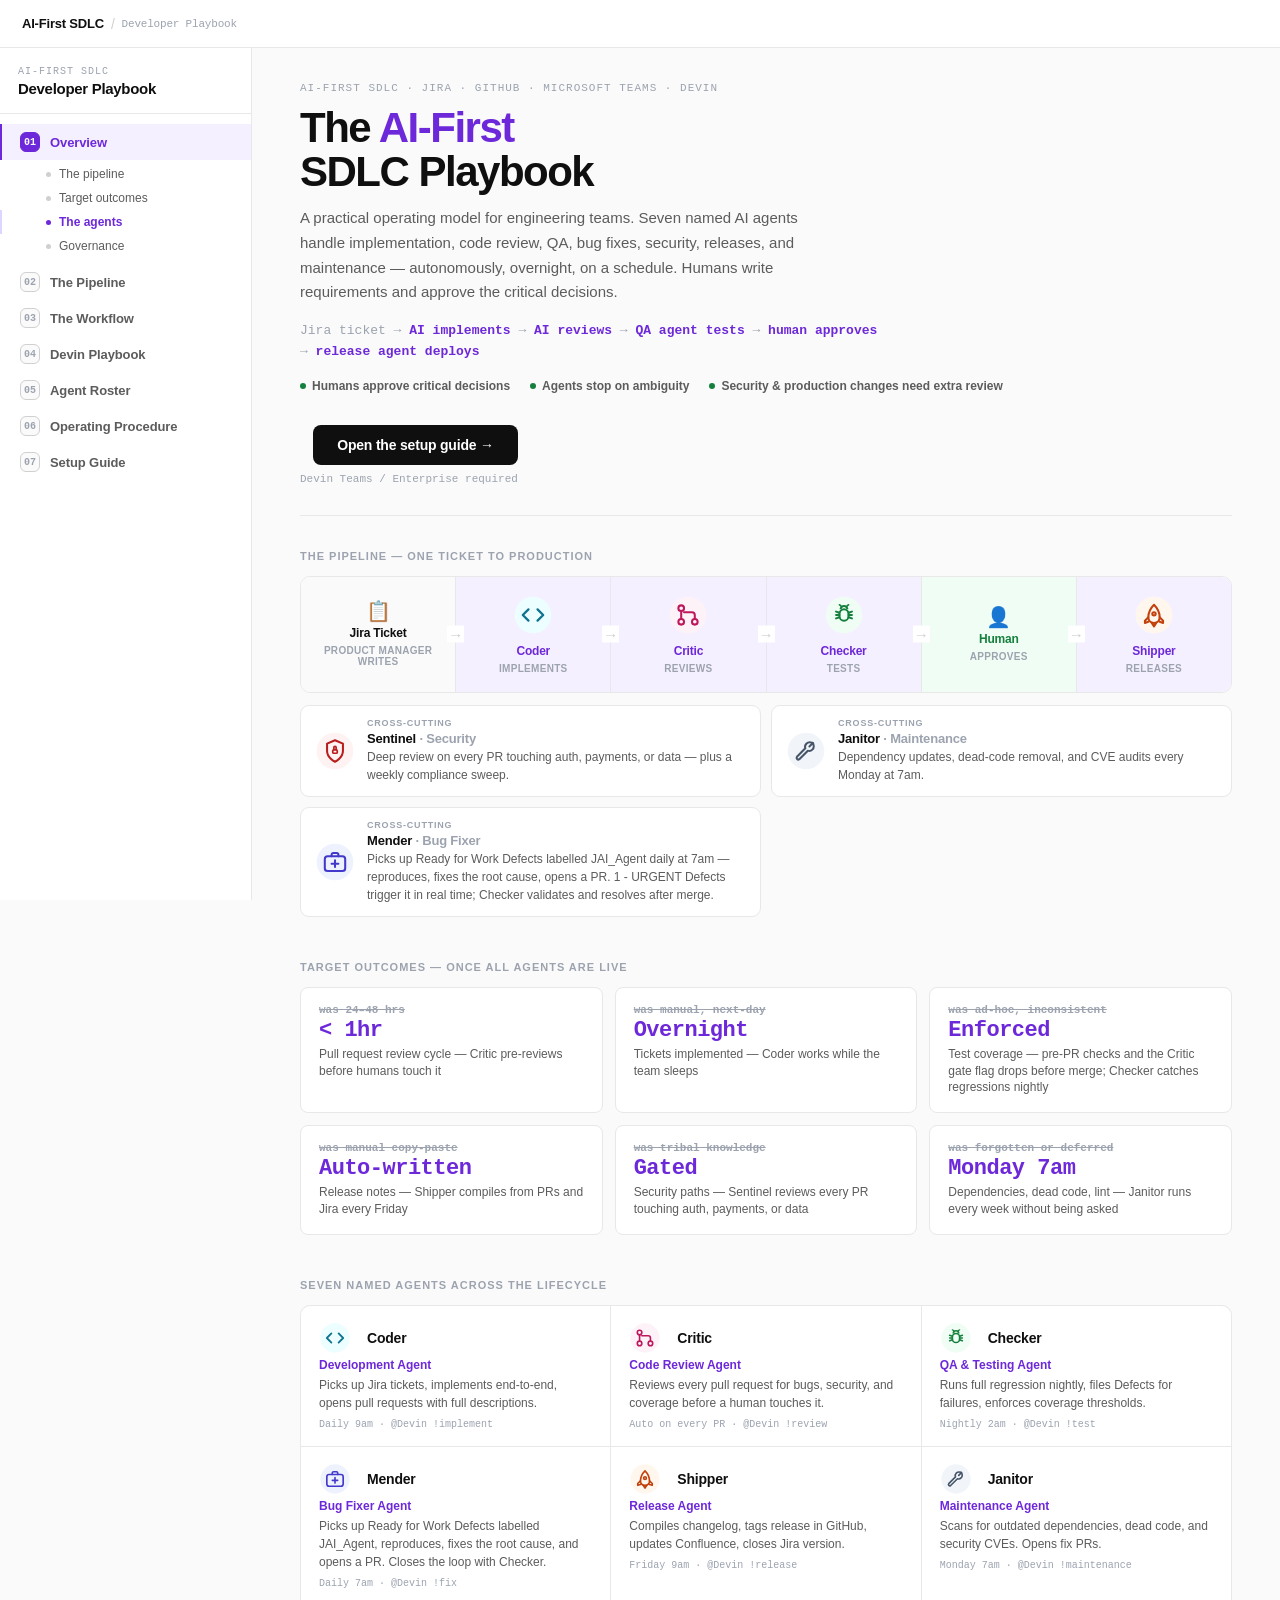
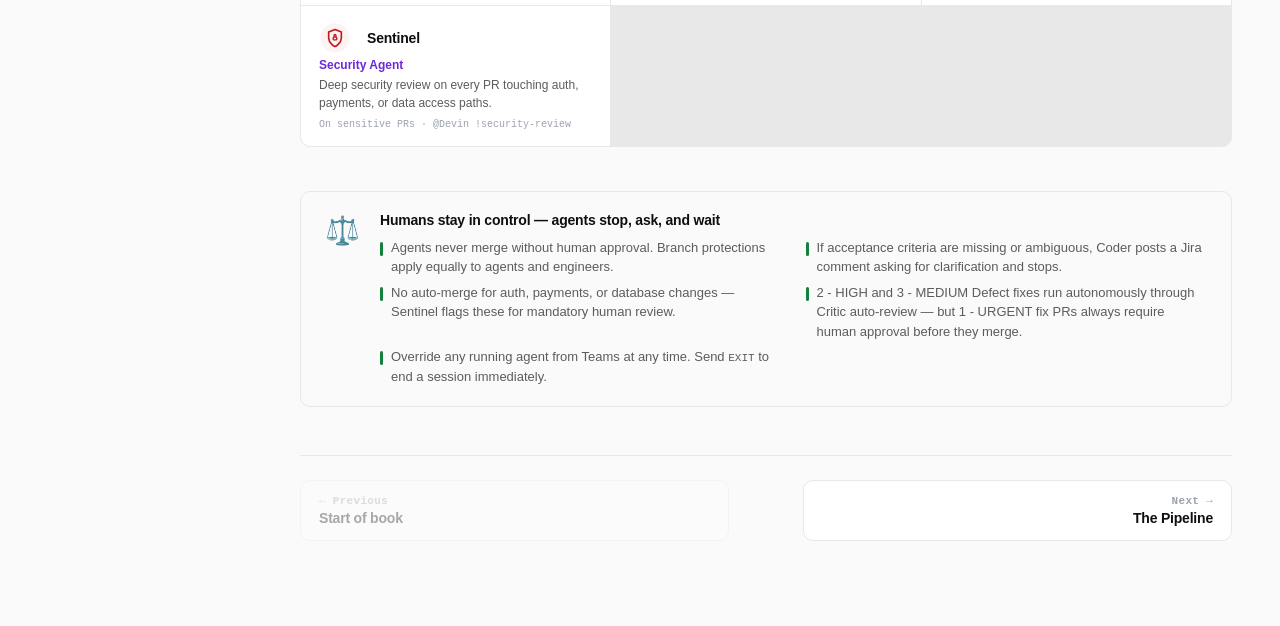
==== commit 28880b43: "Add Pipeline chapter with full-process Mermaid diagrams New Chapter 02 "The Pipeline" renders the wh" ====
--- a/index.html
+++ b/index.html
@@ -4,7 +4,7 @@
 <meta charset="utf-8">
 <meta name="viewport" content="width=device-width, initial-scale=1">
 <title>AI-First SDLC Playbook</title>
-<meta name="description" content="AI-first SDLC playbook — a six-chapter operating guide with named AI agents: Coder, Critic, Checker, Mender, Shipper, Janitor, Sentinel. Powered by Devin and Devin Desktop (formerly Windsurf).">
+<meta name="description" content="AI-first SDLC playbook — a seven-chapter operating guide with named AI agents: Coder, Critic, Checker, Mender, Shipper, Janitor, Sentinel. Powered by Devin and Devin Desktop (formerly Windsurf).">
 <meta property="og:title" content="AI-First SDLC Playbook">
 <meta property="og:type" content="website">
 <meta name="theme-color" content="#0F0F0F">
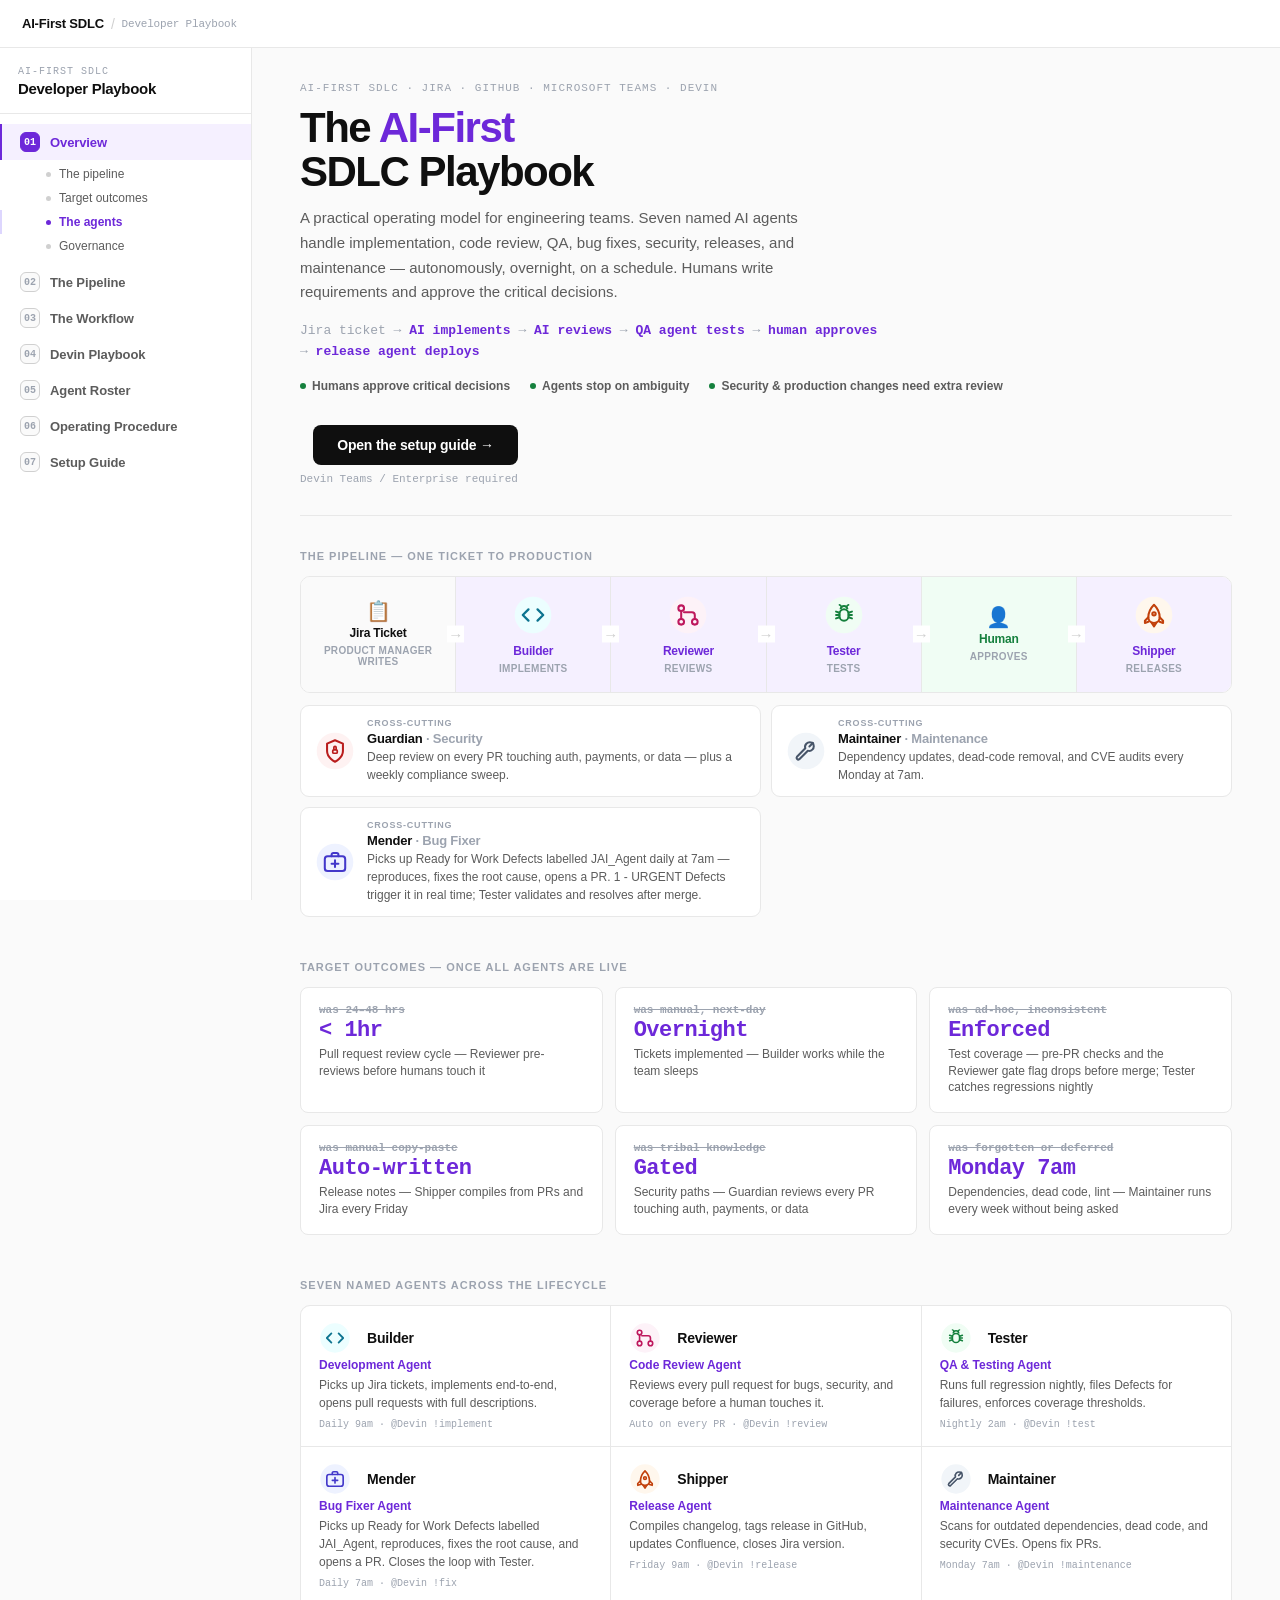
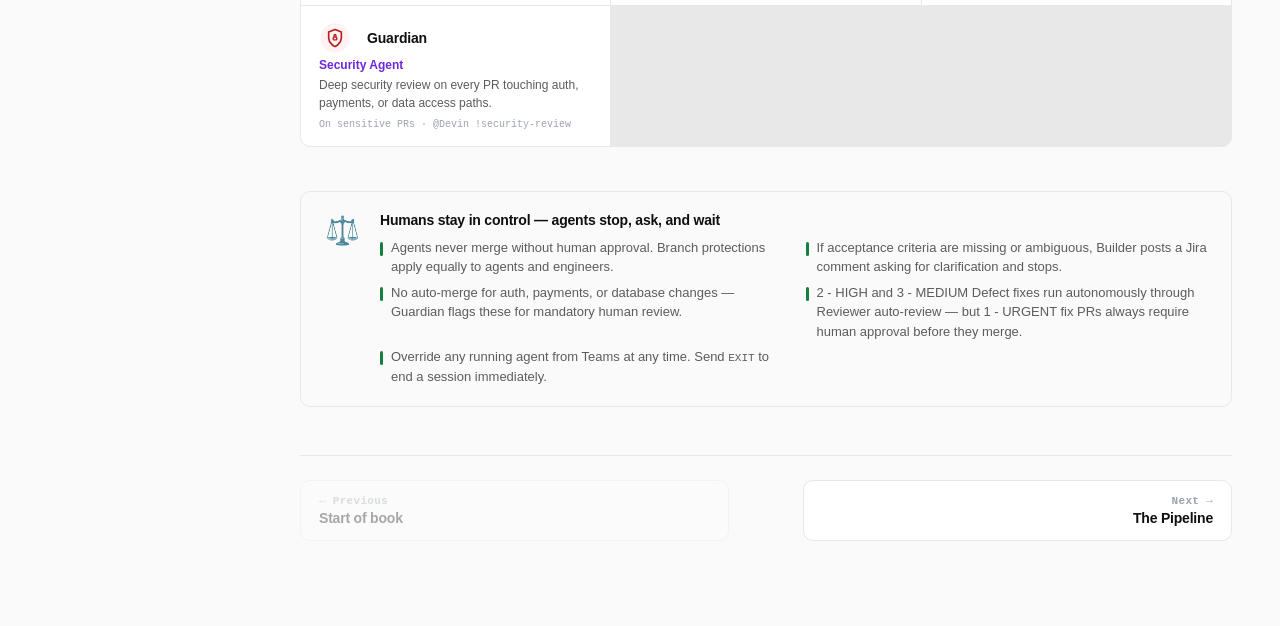
==== commit 454b45ee: "Rename agents (Builder/Reviewer/Tester/Maintainer/Guardian) and enrich pipeline Site-wide rename of " ====
--- a/index.html
+++ b/index.html
@@ -4,7 +4,7 @@
 <meta charset="utf-8">
 <meta name="viewport" content="width=device-width, initial-scale=1">
 <title>AI-First SDLC Playbook</title>
-<meta name="description" content="AI-first SDLC playbook — a seven-chapter operating guide with named AI agents: Coder, Critic, Checker, Mender, Shipper, Janitor, Sentinel. Powered by Devin and Devin Desktop (formerly Windsurf).">
+<meta name="description" content="AI-first SDLC playbook — a seven-chapter operating guide with named AI agents: Builder, Reviewer, Tester, Mender, Shipper, Maintainer, Guardian. Powered by Devin and Devin Desktop (formerly Windsurf).">
 <meta property="og:title" content="AI-First SDLC Playbook">
 <meta property="og:type" content="website">
 <meta name="theme-color" content="#0F0F0F">
@@ -44,26 +44,26 @@
     <div class="lp-pipeline-head"><div class="lp-pipeline-label">The pipeline — one ticket to production</div></div>
     <div class="pipeline-flow">
       <div class="pf-node start"><div class="pf-emoji">📋</div><div class="pf-name">Jira Ticket</div><div class="pf-role">Product manager writes</div></div>
-      <div class="pf-node agent highlight"><div class="pf-badge-wrap"><span class="agent-badge coder-badge" style="width: 40px; height: 40px;"><svg viewBox="0 0 24 24"><circle cx="12" cy="12" r="11" class="badge-bg"/><path d="M8 7 L3 12 L8 17 M16 7 L21 12 L16 17" stroke-width="2" stroke-linecap="round" stroke-linejoin="round" fill="none" class="badge-icon"/></svg></span></div><div class="pf-name">Coder</div><div class="pf-role">Implements</div></div>
-      <div class="pf-node agent highlight"><div class="pf-badge-wrap"><span class="agent-badge critic-badge" style="width: 40px; height: 40px;"><svg viewBox="0 0 24 24"><circle cx="12" cy="12" r="11" class="badge-bg"/><circle cx="6" cy="6" r="2.5" class="badge-icon" fill="none" stroke-width="1.8"/><circle cx="6" cy="18" r="2.5" class="badge-icon" fill="none" stroke-width="1.8"/><circle cx="18" cy="18" r="2.5" class="badge-icon" fill="none" stroke-width="1.8"/><path d="M6 8.5 L6 15.5 M18 15.5 L18 12 A2.5 2.5 0 0 0 15.5 9.5 L8.5 9.5" stroke-width="1.8" stroke-linecap="round" stroke-linejoin="round" fill="none" class="badge-icon"/></svg></span></div><div class="pf-name">Critic</div><div class="pf-role">Reviews</div></div>
-      <div class="pf-node agent highlight"><div class="pf-badge-wrap"><span class="agent-badge checker-badge" style="width: 40px; height: 40px;"><svg viewBox="0 0 24 24"><circle cx="12" cy="12" r="11" class="badge-bg"/><rect x="8" y="7" width="8" height="10" rx="4" stroke-width="1.8" fill="none" class="badge-icon"/><path d="M9 7 A3 3 0 0 1 15 7" stroke-width="1.8" fill="none" class="badge-icon"/><path d="M5 9 L8 10 M5 12 L8 12 M5 15 L8 14 M19 9 L16 10 M19 12 L16 12 M19 15 L16 14" stroke-width="1.8" stroke-linecap="round" class="badge-icon"/><path d="M10 5 C9 3, 8 3, 8 3 M14 5 C15 3, 16 3, 16 3" stroke-width="1.5" stroke-linecap="round" class="badge-icon"/></svg></span></div><div class="pf-name">Checker</div><div class="pf-role">Tests</div></div>
+      <div class="pf-node agent highlight"><div class="pf-badge-wrap"><span class="agent-badge builder-badge" style="width: 40px; height: 40px;"><svg viewBox="0 0 24 24"><circle cx="12" cy="12" r="11" class="badge-bg"/><path d="M8 7 L3 12 L8 17 M16 7 L21 12 L16 17" stroke-width="2" stroke-linecap="round" stroke-linejoin="round" fill="none" class="badge-icon"/></svg></span></div><div class="pf-name">Builder</div><div class="pf-role">Implements</div></div>
+      <div class="pf-node agent highlight"><div class="pf-badge-wrap"><span class="agent-badge reviewer-badge" style="width: 40px; height: 40px;"><svg viewBox="0 0 24 24"><circle cx="12" cy="12" r="11" class="badge-bg"/><circle cx="6" cy="6" r="2.5" class="badge-icon" fill="none" stroke-width="1.8"/><circle cx="6" cy="18" r="2.5" class="badge-icon" fill="none" stroke-width="1.8"/><circle cx="18" cy="18" r="2.5" class="badge-icon" fill="none" stroke-width="1.8"/><path d="M6 8.5 L6 15.5 M18 15.5 L18 12 A2.5 2.5 0 0 0 15.5 9.5 L8.5 9.5" stroke-width="1.8" stroke-linecap="round" stroke-linejoin="round" fill="none" class="badge-icon"/></svg></span></div><div class="pf-name">Reviewer</div><div class="pf-role">Reviews</div></div>
+      <div class="pf-node agent highlight"><div class="pf-badge-wrap"><span class="agent-badge tester-badge" style="width: 40px; height: 40px;"><svg viewBox="0 0 24 24"><circle cx="12" cy="12" r="11" class="badge-bg"/><rect x="8" y="7" width="8" height="10" rx="4" stroke-width="1.8" fill="none" class="badge-icon"/><path d="M9 7 A3 3 0 0 1 15 7" stroke-width="1.8" fill="none" class="badge-icon"/><path d="M5 9 L8 10 M5 12 L8 12 M5 15 L8 14 M19 9 L16 10 M19 12 L16 12 M19 15 L16 14" stroke-width="1.8" stroke-linecap="round" class="badge-icon"/><path d="M10 5 C9 3, 8 3, 8 3 M14 5 C15 3, 16 3, 16 3" stroke-width="1.5" stroke-linecap="round" class="badge-icon"/></svg></span></div><div class="pf-name">Tester</div><div class="pf-role">Tests</div></div>
       <div class="pf-node human"><div class="pf-emoji">👤</div><div class="pf-name">Human</div><div class="pf-role">Approves</div></div>
       <div class="pf-node agent highlight"><div class="pf-badge-wrap"><span class="agent-badge shipper-badge" style="width: 40px; height: 40px;"><svg viewBox="0 0 24 24"><circle cx="12" cy="12" r="11" class="badge-bg"/><path d="M12 3 C15 6, 17 10, 17 14 C17 17, 15 19, 12 19 C9 19, 7 17, 7 14 C7 10, 9 6, 12 3 Z" stroke-width="1.8" stroke-linecap="round" stroke-linejoin="round" fill="none" class="badge-icon"/><path d="M7 14 L4 17 L4 19 L7 18 M17 14 L20 17 L20 19 L17 18" stroke-width="1.8" stroke-linecap="round" stroke-linejoin="round" fill="none" class="badge-icon"/><circle cx="12" cy="11" r="1.5" stroke-width="1.8" fill="none" class="badge-icon"/><path d="M10 19 L12 22 L14 19" stroke-width="1.8" stroke-linecap="round" stroke-linejoin="round" fill="none" class="badge-icon"/></svg></span></div><div class="pf-name">Shipper</div><div class="pf-role">Releases</div></div>
     </div>
     <div class="lp-cross-grid">
       <div class="lp-cross-card">
-        <div class="lp-cross-badge-wrap"><span class="agent-badge sentinel-badge" style="width: 40px; height: 40px;"><svg viewBox="0 0 24 24"><circle cx="12" cy="12" r="11" class="badge-bg"/><path d="M12 21.5 C12 21.5, 19 18, 19 12 L19 5.5 L12 2.5 L5 5.5 L5 12 C5 18, 12 21.5, 12 21.5 Z" stroke-width="1.8" stroke-linecap="round" stroke-linejoin="round" fill="none" class="badge-icon"/><rect x="10" y="11" width="4" height="3" rx="1" stroke-width="1.5" fill="none" class="badge-icon"/><path d="M11 11 L11 9 A1 1 0 0 1 13 9 L13 11" stroke-width="1.5" fill="none" class="badge-icon"/></svg></span></div>
+        <div class="lp-cross-badge-wrap"><span class="agent-badge guardian-badge" style="width: 40px; height: 40px;"><svg viewBox="0 0 24 24"><circle cx="12" cy="12" r="11" class="badge-bg"/><path d="M12 21.5 C12 21.5, 19 18, 19 12 L19 5.5 L12 2.5 L5 5.5 L5 12 C5 18, 12 21.5, 12 21.5 Z" stroke-width="1.8" stroke-linecap="round" stroke-linejoin="round" fill="none" class="badge-icon"/><rect x="10" y="11" width="4" height="3" rx="1" stroke-width="1.5" fill="none" class="badge-icon"/><path d="M11 11 L11 9 A1 1 0 0 1 13 9 L13 11" stroke-width="1.5" fill="none" class="badge-icon"/></svg></span></div>
         <div>
           <div class="lp-cross-tag">Cross-cutting</div>
-          <div class="lp-cross-name">Sentinel <span>· Security</span></div>
+          <div class="lp-cross-name">Guardian <span>· Security</span></div>
           <div class="lp-cross-desc">Deep review on every PR touching auth, payments, or data — plus a weekly compliance sweep.</div>
         </div>
       </div>
       <div class="lp-cross-card">
-        <div class="lp-cross-badge-wrap"><span class="agent-badge janitor-badge" style="width: 40px; height: 40px;"><svg viewBox="0 0 24 24"><circle cx="12" cy="12" r="11" class="badge-bg"/><path d="M18.4 5.6 a4.3 4.3 0 0 0 -6.1 0 c-1.1 1.1 -1.4 2.7 -0.9 4 L4 17.1 a1.5 1.5 0 0 0 2.1 2.1 l7.5 -7.5 c1.3 0.5 2.9 0.2 4 -0.9 a4.3 4.3 0 0 0 0 -6.1 Z" stroke-width="1.8" stroke-linecap="round" stroke-linejoin="round" fill="none" class="badge-icon"/><path d="M15 8 L18 5" stroke-width="1.8" stroke-linecap="round" class="badge-icon"/></svg></span></div>
+        <div class="lp-cross-badge-wrap"><span class="agent-badge maintainer-badge" style="width: 40px; height: 40px;"><svg viewBox="0 0 24 24"><circle cx="12" cy="12" r="11" class="badge-bg"/><path d="M18.4 5.6 a4.3 4.3 0 0 0 -6.1 0 c-1.1 1.1 -1.4 2.7 -0.9 4 L4 17.1 a1.5 1.5 0 0 0 2.1 2.1 l7.5 -7.5 c1.3 0.5 2.9 0.2 4 -0.9 a4.3 4.3 0 0 0 0 -6.1 Z" stroke-width="1.8" stroke-linecap="round" stroke-linejoin="round" fill="none" class="badge-icon"/><path d="M15 8 L18 5" stroke-width="1.8" stroke-linecap="round" class="badge-icon"/></svg></span></div>
         <div>
           <div class="lp-cross-tag">Cross-cutting</div>
-          <div class="lp-cross-name">Janitor <span>· Maintenance</span></div>
+          <div class="lp-cross-name">Maintainer <span>· Maintenance</span></div>
           <div class="lp-cross-desc">Dependency updates, dead-code removal, and CVE audits every Monday at 7am.</div>
         </div>
       </div>
@@ -72,7 +72,7 @@
         <div>
           <div class="lp-cross-tag">Cross-cutting</div>
           <div class="lp-cross-name">Mender <span>· Bug Fixer</span></div>
-          <div class="lp-cross-desc">Picks up Ready for Work Defects labelled JAI_Agent daily at 7am — reproduces, fixes the root cause, opens a PR. 1 - URGENT Defects trigger it in real time; Checker validates and resolves after merge.</div>
+          <div class="lp-cross-desc">Picks up Ready for Work Defects labelled JAI_Agent daily at 7am — reproduces, fixes the root cause, opens a PR. 1 - URGENT Defects trigger it in real time; Tester validates and resolves after merge.</div>
         </div>
       </div>
     </div>
@@ -82,12 +82,12 @@
   <section class="book-section" id="outcomes" data-spy>
     <div class="lp-section-head"><div class="lp-section-label">Target outcomes — once all agents are live</div></div>
     <div class="lp-outcomes">
-      <div class="outcome-card"><div class="outcome-delta">was 24–48 hrs</div><div class="outcome-val">&lt; 1hr</div><div class="outcome-lbl">Pull request review cycle — Critic pre-reviews before humans touch it</div></div>
-      <div class="outcome-card"><div class="outcome-delta">was manual, next-day</div><div class="outcome-val">Overnight</div><div class="outcome-lbl">Tickets implemented — Coder works while the team sleeps</div></div>
-      <div class="outcome-card"><div class="outcome-delta">was ad-hoc, inconsistent</div><div class="outcome-val">Enforced</div><div class="outcome-lbl">Test coverage — pre-PR checks and the Critic gate flag drops before merge; Checker catches regressions nightly</div></div>
+      <div class="outcome-card"><div class="outcome-delta">was 24–48 hrs</div><div class="outcome-val">&lt; 1hr</div><div class="outcome-lbl">Pull request review cycle — Reviewer pre-reviews before humans touch it</div></div>
+      <div class="outcome-card"><div class="outcome-delta">was manual, next-day</div><div class="outcome-val">Overnight</div><div class="outcome-lbl">Tickets implemented — Builder works while the team sleeps</div></div>
+      <div class="outcome-card"><div class="outcome-delta">was ad-hoc, inconsistent</div><div class="outcome-val">Enforced</div><div class="outcome-lbl">Test coverage — pre-PR checks and the Reviewer gate flag drops before merge; Tester catches regressions nightly</div></div>
       <div class="outcome-card"><div class="outcome-delta">was manual copy-paste</div><div class="outcome-val">Auto-written</div><div class="outcome-lbl">Release notes — Shipper compiles from PRs and Jira every Friday</div></div>
-      <div class="outcome-card"><div class="outcome-delta">was tribal knowledge</div><div class="outcome-val">Gated</div><div class="outcome-lbl">Security paths — Sentinel reviews every PR touching auth, payments, or data</div></div>
-      <div class="outcome-card"><div class="outcome-delta">was forgotten or deferred</div><div class="outcome-val">Monday 7am</div><div class="outcome-lbl">Dependencies, dead code, lint — Janitor runs every week without being asked</div></div>
+      <div class="outcome-card"><div class="outcome-delta">was tribal knowledge</div><div class="outcome-val">Gated</div><div class="outcome-lbl">Security paths — Guardian reviews every PR touching auth, payments, or data</div></div>
+      <div class="outcome-card"><div class="outcome-delta">was forgotten or deferred</div><div class="outcome-val">Monday 7am</div><div class="outcome-lbl">Dependencies, dead code, lint — Maintainer runs every week without being asked</div></div>
     </div>
   </section>
 
@@ -95,13 +95,13 @@
   <section class="book-section" id="agents-map" data-spy>
     <div class="lp-section-head"><div class="lp-section-label">Seven named agents across the lifecycle</div></div>
     <div class="lp-agent-grid">
-      <a class="lp-agent-card" href="agents.html#coder"><div class="lac-top" style="display:flex;align-items:center"><span class="agent-badge coder-badge" style="width:32px;height:32px;margin-right:8px"><svg viewBox="0 0 24 24"><circle cx="12" cy="12" r="11" class="badge-bg"/><path d="M8 7 L3 12 L8 17 M16 7 L21 12 L16 17" stroke-width="2" stroke-linecap="round" stroke-linejoin="round" fill="none" class="badge-icon"/></svg></span><span class="lac-name">Coder</span></div><div class="lac-role">Development Agent</div><div class="lac-desc">Picks up Jira tickets, implements end-to-end, opens pull requests with full descriptions.</div><div class="lac-trigger">Daily 9am · @Devin !implement</div></a>
-      <a class="lp-agent-card" href="agents.html#critic"><div class="lac-top" style="display:flex;align-items:center"><span class="agent-badge critic-badge" style="width:32px;height:32px;margin-right:8px"><svg viewBox="0 0 24 24"><circle cx="12" cy="12" r="11" class="badge-bg"/><circle cx="6" cy="6" r="2.5" class="badge-icon" fill="none" stroke-width="1.8"/><circle cx="6" cy="18" r="2.5" class="badge-icon" fill="none" stroke-width="1.8"/><circle cx="18" cy="18" r="2.5" class="badge-icon" fill="none" stroke-width="1.8"/><path d="M6 8.5 L6 15.5 M18 15.5 L18 12 A2.5 2.5 0 0 0 15.5 9.5 L8.5 9.5" stroke-width="1.8" stroke-linecap="round" stroke-linejoin="round" fill="none" class="badge-icon"/></svg></span><span class="lac-name">Critic</span></div><div class="lac-role">Code Review Agent</div><div class="lac-desc">Reviews every pull request for bugs, security, and coverage before a human touches it.</div><div class="lac-trigger">Auto on every PR · @Devin !review</div></a>
-      <a class="lp-agent-card" href="agents.html#checker"><div class="lac-top" style="display:flex;align-items:center"><span class="agent-badge checker-badge" style="width:32px;height:32px;margin-right:8px"><svg viewBox="0 0 24 24"><circle cx="12" cy="12" r="11" class="badge-bg"/><rect x="8" y="7" width="8" height="10" rx="4" stroke-width="1.8" fill="none" class="badge-icon"/><path d="M9 7 A3 3 0 0 1 15 7" stroke-width="1.8" fill="none" class="badge-icon"/><path d="M5 9 L8 10 M5 12 L8 12 M5 15 L8 14 M19 9 L16 10 M19 12 L16 12 M19 15 L16 14" stroke-width="1.8" stroke-linecap="round" class="badge-icon"/><path d="M10 5 C9 3, 8 3, 8 3 M14 5 C15 3, 16 3, 16 3" stroke-width="1.5" stroke-linecap="round" class="badge-icon"/></svg></span><span class="lac-name">Checker</span></div><div class="lac-role">QA &amp; Testing Agent</div><div class="lac-desc">Runs full regression nightly, files Defects for failures, enforces coverage thresholds.</div><div class="lac-trigger">Nightly 2am · @Devin !test</div></a>
-      <a class="lp-agent-card" href="agents.html#mender"><div class="lac-top" style="display:flex;align-items:center"><span class="agent-badge mender-badge" style="width:32px;height:32px;margin-right:8px"><svg viewBox="0 0 24 24"><circle cx="12" cy="12" r="11" class="badge-bg"/><rect x="3" y="7" width="18" height="13" rx="2.5" stroke-width="1.8" fill="none" class="badge-icon"/><path d="M9 7 V5.5 A1.5 1.5 0 0 1 10.5 4 L13.5 4 A1.5 1.5 0 0 1 15 5.5 V7" stroke-width="1.8" fill="none" stroke-linecap="round" stroke-linejoin="round" class="badge-icon"/><path d="M12 10.5 V16.5 M9 13.5 H15" stroke-width="1.8" stroke-linecap="round" class="badge-icon"/></svg></span><span class="lac-name">Mender</span></div><div class="lac-role">Bug Fixer Agent</div><div class="lac-desc">Picks up Ready for Work Defects labelled JAI_Agent, reproduces, fixes the root cause, and opens a PR. Closes the loop with Checker.</div><div class="lac-trigger">Daily 7am · @Devin !fix</div></a>
+      <a class="lp-agent-card" href="agents.html#builder"><div class="lac-top" style="display:flex;align-items:center"><span class="agent-badge builder-badge" style="width:32px;height:32px;margin-right:8px"><svg viewBox="0 0 24 24"><circle cx="12" cy="12" r="11" class="badge-bg"/><path d="M8 7 L3 12 L8 17 M16 7 L21 12 L16 17" stroke-width="2" stroke-linecap="round" stroke-linejoin="round" fill="none" class="badge-icon"/></svg></span><span class="lac-name">Builder</span></div><div class="lac-role">Development Agent</div><div class="lac-desc">Picks up Jira tickets, implements end-to-end, opens pull requests with full descriptions.</div><div class="lac-trigger">Daily 9am · @Devin !implement</div></a>
+      <a class="lp-agent-card" href="agents.html#reviewer"><div class="lac-top" style="display:flex;align-items:center"><span class="agent-badge reviewer-badge" style="width:32px;height:32px;margin-right:8px"><svg viewBox="0 0 24 24"><circle cx="12" cy="12" r="11" class="badge-bg"/><circle cx="6" cy="6" r="2.5" class="badge-icon" fill="none" stroke-width="1.8"/><circle cx="6" cy="18" r="2.5" class="badge-icon" fill="none" stroke-width="1.8"/><circle cx="18" cy="18" r="2.5" class="badge-icon" fill="none" stroke-width="1.8"/><path d="M6 8.5 L6 15.5 M18 15.5 L18 12 A2.5 2.5 0 0 0 15.5 9.5 L8.5 9.5" stroke-width="1.8" stroke-linecap="round" stroke-linejoin="round" fill="none" class="badge-icon"/></svg></span><span class="lac-name">Reviewer</span></div><div class="lac-role">Code Review Agent</div><div class="lac-desc">Reviews every pull request for bugs, security, and coverage before a human touches it.</div><div class="lac-trigger">Auto on every PR · @Devin !review</div></a>
+      <a class="lp-agent-card" href="agents.html#tester"><div class="lac-top" style="display:flex;align-items:center"><span class="agent-badge tester-badge" style="width:32px;height:32px;margin-right:8px"><svg viewBox="0 0 24 24"><circle cx="12" cy="12" r="11" class="badge-bg"/><rect x="8" y="7" width="8" height="10" rx="4" stroke-width="1.8" fill="none" class="badge-icon"/><path d="M9 7 A3 3 0 0 1 15 7" stroke-width="1.8" fill="none" class="badge-icon"/><path d="M5 9 L8 10 M5 12 L8 12 M5 15 L8 14 M19 9 L16 10 M19 12 L16 12 M19 15 L16 14" stroke-width="1.8" stroke-linecap="round" class="badge-icon"/><path d="M10 5 C9 3, 8 3, 8 3 M14 5 C15 3, 16 3, 16 3" stroke-width="1.5" stroke-linecap="round" class="badge-icon"/></svg></span><span class="lac-name">Tester</span></div><div class="lac-role">QA &amp; Testing Agent</div><div class="lac-desc">Runs full regression nightly, files Defects for failures, enforces coverage thresholds.</div><div class="lac-trigger">Nightly 2am · @Devin !test</div></a>
+      <a class="lp-agent-card" href="agents.html#mender"><div class="lac-top" style="display:flex;align-items:center"><span class="agent-badge mender-badge" style="width:32px;height:32px;margin-right:8px"><svg viewBox="0 0 24 24"><circle cx="12" cy="12" r="11" class="badge-bg"/><rect x="3" y="7" width="18" height="13" rx="2.5" stroke-width="1.8" fill="none" class="badge-icon"/><path d="M9 7 V5.5 A1.5 1.5 0 0 1 10.5 4 L13.5 4 A1.5 1.5 0 0 1 15 5.5 V7" stroke-width="1.8" fill="none" stroke-linecap="round" stroke-linejoin="round" class="badge-icon"/><path d="M12 10.5 V16.5 M9 13.5 H15" stroke-width="1.8" stroke-linecap="round" class="badge-icon"/></svg></span><span class="lac-name">Mender</span></div><div class="lac-role">Bug Fixer Agent</div><div class="lac-desc">Picks up Ready for Work Defects labelled JAI_Agent, reproduces, fixes the root cause, and opens a PR. Closes the loop with Tester.</div><div class="lac-trigger">Daily 7am · @Devin !fix</div></a>
       <a class="lp-agent-card" href="agents.html#shipper"><div class="lac-top" style="display:flex;align-items:center"><span class="agent-badge shipper-badge" style="width:32px;height:32px;margin-right:8px"><svg viewBox="0 0 24 24"><circle cx="12" cy="12" r="11" class="badge-bg"/><path d="M12 3 C15 6, 17 10, 17 14 C17 17, 15 19, 12 19 C9 19, 7 17, 7 14 C7 10, 9 6, 12 3 Z" stroke-width="1.8" stroke-linecap="round" stroke-linejoin="round" fill="none" class="badge-icon"/><path d="M7 14 L4 17 L4 19 L7 18 M17 14 L20 17 L20 19 L17 18" stroke-width="1.8" stroke-linecap="round" stroke-linejoin="round" fill="none" class="badge-icon"/><circle cx="12" cy="11" r="1.5" stroke-width="1.8" fill="none" class="badge-icon"/><path d="M10 19 L12 22 L14 19" stroke-width="1.8" stroke-linecap="round" stroke-linejoin="round" fill="none" class="badge-icon"/></svg></span><span class="lac-name">Shipper</span></div><div class="lac-role">Release Agent</div><div class="lac-desc">Compiles changelog, tags release in GitHub, updates Confluence, closes Jira version.</div><div class="lac-trigger">Friday 9am · @Devin !release</div></a>
-      <a class="lp-agent-card" href="agents.html#janitor"><div class="lac-top" style="display:flex;align-items:center"><span class="agent-badge janitor-badge" style="width:32px;height:32px;margin-right:8px"><svg viewBox="0 0 24 24"><circle cx="12" cy="12" r="11" class="badge-bg"/><path d="M18.4 5.6 a4.3 4.3 0 0 0 -6.1 0 c-1.1 1.1 -1.4 2.7 -0.9 4 L4 17.1 a1.5 1.5 0 0 0 2.1 2.1 l7.5 -7.5 c1.3 0.5 2.9 0.2 4 -0.9 a4.3 4.3 0 0 0 0 -6.1 Z" stroke-width="1.8" stroke-linecap="round" stroke-linejoin="round" fill="none" class="badge-icon"/><path d="M15 8 L18 5" stroke-width="1.8" stroke-linecap="round" class="badge-icon"/></svg></span><span class="lac-name">Janitor</span></div><div class="lac-role">Maintenance Agent</div><div class="lac-desc">Scans for outdated dependencies, dead code, and security CVEs. Opens fix PRs.</div><div class="lac-trigger">Monday 7am · @Devin !maintenance</div></a>
-      <a class="lp-agent-card" href="agents.html#sentinel"><div class="lac-top" style="display:flex;align-items:center"><span class="agent-badge sentinel-badge" style="width:32px;height:32px;margin-right:8px"><svg viewBox="0 0 24 24"><circle cx="12" cy="12" r="11" class="badge-bg"/><path d="M12 21.5 C12 21.5, 19 18, 19 12 L19 5.5 L12 2.5 L5 5.5 L5 12 C5 18, 12 21.5, 12 21.5 Z" stroke-width="1.8" stroke-linecap="round" stroke-linejoin="round" fill="none" class="badge-icon"/><rect x="10" y="11" width="4" height="3" rx="1" stroke-width="1.5" fill="none" class="badge-icon"/><path d="M11 11 L11 9 A1 1 0 0 1 13 9 L13 11" stroke-width="1.5" fill="none" class="badge-icon"/></svg></span><span class="lac-name">Sentinel</span></div><div class="lac-role">Security Agent</div><div class="lac-desc">Deep security review on every PR touching auth, payments, or data access paths.</div><div class="lac-trigger">On sensitive PRs · @Devin !security-review</div></a>
+      <a class="lp-agent-card" href="agents.html#maintainer"><div class="lac-top" style="display:flex;align-items:center"><span class="agent-badge maintainer-badge" style="width:32px;height:32px;margin-right:8px"><svg viewBox="0 0 24 24"><circle cx="12" cy="12" r="11" class="badge-bg"/><path d="M18.4 5.6 a4.3 4.3 0 0 0 -6.1 0 c-1.1 1.1 -1.4 2.7 -0.9 4 L4 17.1 a1.5 1.5 0 0 0 2.1 2.1 l7.5 -7.5 c1.3 0.5 2.9 0.2 4 -0.9 a4.3 4.3 0 0 0 0 -6.1 Z" stroke-width="1.8" stroke-linecap="round" stroke-linejoin="round" fill="none" class="badge-icon"/><path d="M15 8 L18 5" stroke-width="1.8" stroke-linecap="round" class="badge-icon"/></svg></span><span class="lac-name">Maintainer</span></div><div class="lac-role">Maintenance Agent</div><div class="lac-desc">Scans for outdated dependencies, dead code, and security CVEs. Opens fix PRs.</div><div class="lac-trigger">Monday 7am · @Devin !maintenance</div></a>
+      <a class="lp-agent-card" href="agents.html#guardian"><div class="lac-top" style="display:flex;align-items:center"><span class="agent-badge guardian-badge" style="width:32px;height:32px;margin-right:8px"><svg viewBox="0 0 24 24"><circle cx="12" cy="12" r="11" class="badge-bg"/><path d="M12 21.5 C12 21.5, 19 18, 19 12 L19 5.5 L12 2.5 L5 5.5 L5 12 C5 18, 12 21.5, 12 21.5 Z" stroke-width="1.8" stroke-linecap="round" stroke-linejoin="round" fill="none" class="badge-icon"/><rect x="10" y="11" width="4" height="3" rx="1" stroke-width="1.5" fill="none" class="badge-icon"/><path d="M11 11 L11 9 A1 1 0 0 1 13 9 L13 11" stroke-width="1.5" fill="none" class="badge-icon"/></svg></span><span class="lac-name">Guardian</span></div><div class="lac-role">Security Agent</div><div class="lac-desc">Deep security review on every PR touching auth, payments, or data access paths.</div><div class="lac-trigger">On sensitive PRs · @Devin !security-review</div></a>
     </div>
   </section>
 
@@ -113,9 +113,9 @@
         <div class="lp-gov-title">Humans stay in control — agents stop, ask, and wait</div>
         <div class="lp-gov-items">
           <div class="lp-gov-item"><div class="gov-pip"></div><span>Agents never merge without human approval. Branch protections apply equally to agents and engineers.</span></div>
-          <div class="lp-gov-item"><div class="gov-pip"></div><span>If acceptance criteria are missing or ambiguous, Coder posts a Jira comment asking for clarification and stops.</span></div>
-          <div class="lp-gov-item"><div class="gov-pip"></div><span>No auto-merge for auth, payments, or database changes — Sentinel flags these for mandatory human review.</span></div>
-          <div class="lp-gov-item"><div class="gov-pip"></div><span>2 - HIGH and 3 - MEDIUM Defect fixes run autonomously through Critic auto-review — but 1 - URGENT fix PRs always require human approval before they merge.</span></div>
+          <div class="lp-gov-item"><div class="gov-pip"></div><span>If acceptance criteria are missing or ambiguous, Builder posts a Jira comment asking for clarification and stops.</span></div>
+          <div class="lp-gov-item"><div class="gov-pip"></div><span>No auto-merge for auth, payments, or database changes — Guardian flags these for mandatory human review.</span></div>
+          <div class="lp-gov-item"><div class="gov-pip"></div><span>2 - HIGH and 3 - MEDIUM Defect fixes run autonomously through Reviewer auto-review — but 1 - URGENT fix PRs always require human approval before they merge.</span></div>
           <div class="lp-gov-item"><div class="gov-pip"></div><span>Override any running agent from Teams at any time. Send <code style="font-family:monospace;font-size:11px">EXIT</code> to end a session immediately.</span></div>
         </div>
       </div>
--- a/assets/book.css
+++ b/assets/book.css
@@ -441,46 +441,46 @@
 }
 
 /* Light Mode Colors — seven distinct hues: cyan, magenta, green, orange, slate, red, indigo */
-.coder-badge .badge-bg { fill: #ECFEFF; }
-.coder-badge .badge-icon { stroke: #0E7490; }
-
-.critic-badge .badge-bg { fill: #FDF2F8; }
-.critic-badge .badge-icon { stroke: #BE185D; }
-
-.checker-badge .badge-bg { fill: #F0FDF4; }
-.checker-badge .badge-icon { stroke: #15803D; }
+.builder-badge .badge-bg { fill: #ECFEFF; }
+.builder-badge .badge-icon { stroke: #0E7490; }
+
+.reviewer-badge .badge-bg { fill: #FDF2F8; }
+.reviewer-badge .badge-icon { stroke: #BE185D; }
+
+.tester-badge .badge-bg { fill: #F0FDF4; }
+.tester-badge .badge-icon { stroke: #15803D; }
 
 .shipper-badge .badge-bg { fill: #FFF7ED; }
 .shipper-badge .badge-icon { stroke: #C2410C; }
 
-.janitor-badge .badge-bg { fill: #F1F5F9; }
-.janitor-badge .badge-icon { stroke: #475569; }
-
-.sentinel-badge .badge-bg { fill: #FEF2F2; }
-.sentinel-badge .badge-icon { stroke: #B91C1C; }
+.maintainer-badge .badge-bg { fill: #F1F5F9; }
+.maintainer-badge .badge-icon { stroke: #475569; }
+
+.guardian-badge .badge-bg { fill: #FEF2F2; }
+.guardian-badge .badge-icon { stroke: #B91C1C; }
 
 .mender-badge .badge-bg { fill: #EEF2FF; }
 .mender-badge .badge-icon { stroke: #4338CA; }
 
 /* Dark Mode Colors */
 @media (prefers-color-scheme: dark) {
-  .coder-badge .badge-bg { fill: #164E63; }
-  .coder-badge .badge-icon { stroke: #67E8F9; }
-
-  .critic-badge .badge-bg { fill: #831843; }
-  .critic-badge .badge-icon { stroke: #F9A8D4; }
-
-  .checker-badge .badge-bg { fill: #14532D; }
-  .checker-badge .badge-icon { stroke: #86EFAC; }
+  .builder-badge .badge-bg { fill: #164E63; }
+  .builder-badge .badge-icon { stroke: #67E8F9; }
+
+  .reviewer-badge .badge-bg { fill: #831843; }
+  .reviewer-badge .badge-icon { stroke: #F9A8D4; }
+
+  .tester-badge .badge-bg { fill: #14532D; }
+  .tester-badge .badge-icon { stroke: #86EFAC; }
 
   .shipper-badge .badge-bg { fill: #7C2D12; }
   .shipper-badge .badge-icon { stroke: #FDBA74; }
 
-  .janitor-badge .badge-bg { fill: #334155; }
-  .janitor-badge .badge-icon { stroke: #CBD5E1; }
-
-  .sentinel-badge .badge-bg { fill: #7F1D1D; }
-  .sentinel-badge .badge-icon { stroke: #FCA5A5; }
+  .maintainer-badge .badge-bg { fill: #334155; }
+  .maintainer-badge .badge-icon { stroke: #CBD5E1; }
+
+  .guardian-badge .badge-bg { fill: #7F1D1D; }
+  .guardian-badge .badge-icon { stroke: #FCA5A5; }
 
   .mender-badge .badge-bg { fill: #312E81; }
   .mender-badge .badge-icon { stroke: #A5B4FC; }
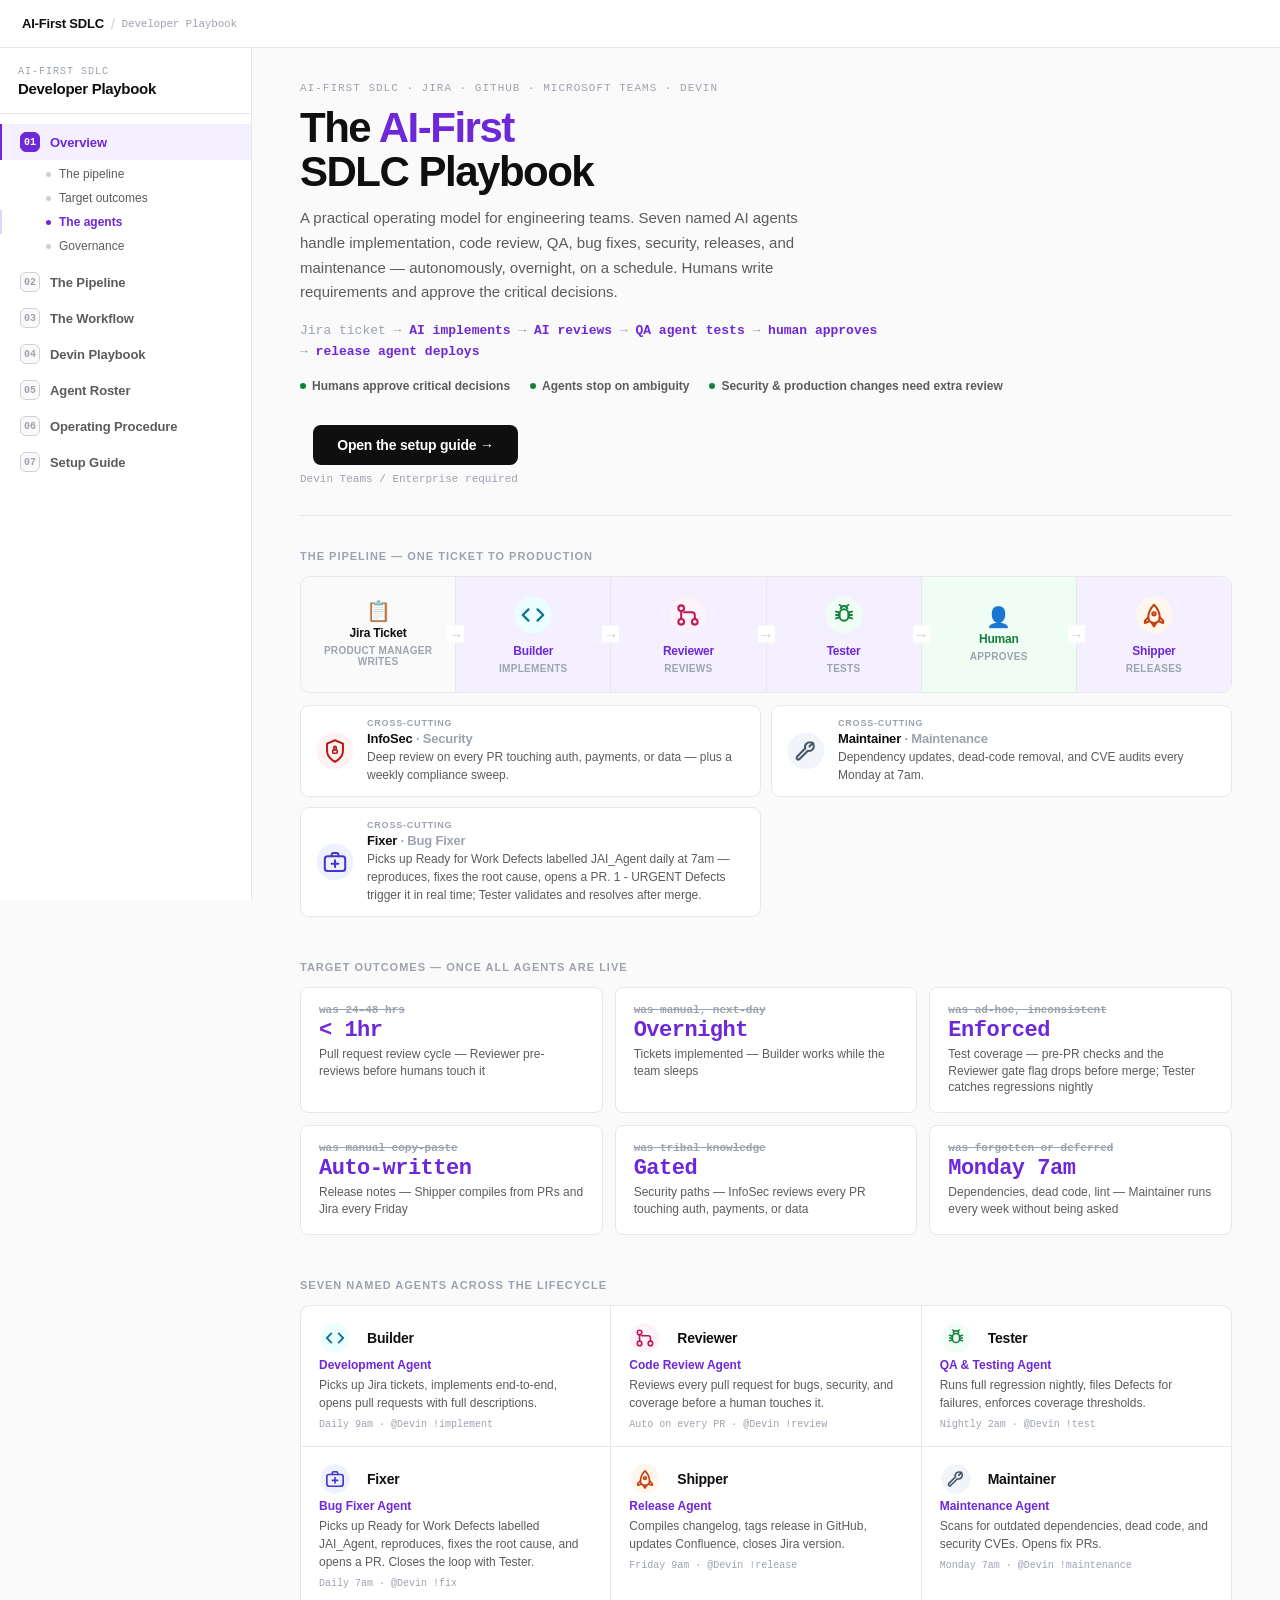
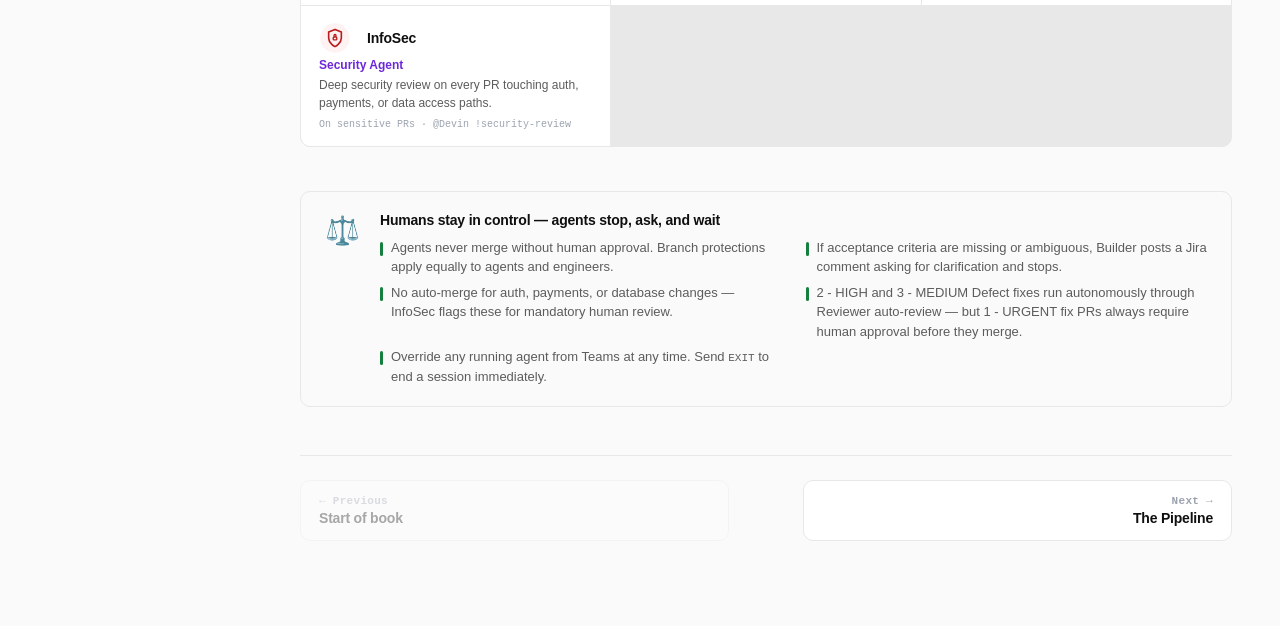
==== commit 19f9c1f4: "Uppercase agent names in pipeline diagrams; sync Fixer/InfoSec rename to deploy In the Mermaid flowc" ====
--- a/index.html
+++ b/index.html
@@ -4,7 +4,7 @@
 <meta charset="utf-8">
 <meta name="viewport" content="width=device-width, initial-scale=1">
 <title>AI-First SDLC Playbook</title>
-<meta name="description" content="AI-first SDLC playbook — a seven-chapter operating guide with named AI agents: Builder, Reviewer, Tester, Mender, Shipper, Maintainer, Guardian. Powered by Devin and Devin Desktop (formerly Windsurf).">
+<meta name="description" content="AI-first SDLC playbook — a seven-chapter operating guide with named AI agents: Builder, Reviewer, Tester, Fixer, Shipper, Maintainer, InfoSec. Powered by Devin and Devin Desktop (formerly Windsurf).">
 <meta property="og:title" content="AI-First SDLC Playbook">
 <meta property="og:type" content="website">
 <meta name="theme-color" content="#0F0F0F">
@@ -52,10 +52,10 @@
     </div>
     <div class="lp-cross-grid">
       <div class="lp-cross-card">
-        <div class="lp-cross-badge-wrap"><span class="agent-badge guardian-badge" style="width: 40px; height: 40px;"><svg viewBox="0 0 24 24"><circle cx="12" cy="12" r="11" class="badge-bg"/><path d="M12 21.5 C12 21.5, 19 18, 19 12 L19 5.5 L12 2.5 L5 5.5 L5 12 C5 18, 12 21.5, 12 21.5 Z" stroke-width="1.8" stroke-linecap="round" stroke-linejoin="round" fill="none" class="badge-icon"/><rect x="10" y="11" width="4" height="3" rx="1" stroke-width="1.5" fill="none" class="badge-icon"/><path d="M11 11 L11 9 A1 1 0 0 1 13 9 L13 11" stroke-width="1.5" fill="none" class="badge-icon"/></svg></span></div>
+        <div class="lp-cross-badge-wrap"><span class="agent-badge infosec-badge" style="width: 40px; height: 40px;"><svg viewBox="0 0 24 24"><circle cx="12" cy="12" r="11" class="badge-bg"/><path d="M12 21.5 C12 21.5, 19 18, 19 12 L19 5.5 L12 2.5 L5 5.5 L5 12 C5 18, 12 21.5, 12 21.5 Z" stroke-width="1.8" stroke-linecap="round" stroke-linejoin="round" fill="none" class="badge-icon"/><rect x="10" y="11" width="4" height="3" rx="1" stroke-width="1.5" fill="none" class="badge-icon"/><path d="M11 11 L11 9 A1 1 0 0 1 13 9 L13 11" stroke-width="1.5" fill="none" class="badge-icon"/></svg></span></div>
         <div>
           <div class="lp-cross-tag">Cross-cutting</div>
-          <div class="lp-cross-name">Guardian <span>· Security</span></div>
+          <div class="lp-cross-name">InfoSec <span>· Security</span></div>
           <div class="lp-cross-desc">Deep review on every PR touching auth, payments, or data — plus a weekly compliance sweep.</div>
         </div>
       </div>
@@ -68,10 +68,10 @@
         </div>
       </div>
       <div class="lp-cross-card">
-        <div class="lp-cross-badge-wrap"><span class="agent-badge mender-badge" style="width: 40px; height: 40px;"><svg viewBox="0 0 24 24"><circle cx="12" cy="12" r="11" class="badge-bg"/><rect x="3" y="7" width="18" height="13" rx="2.5" stroke-width="1.8" fill="none" class="badge-icon"/><path d="M9 7 V5.5 A1.5 1.5 0 0 1 10.5 4 L13.5 4 A1.5 1.5 0 0 1 15 5.5 V7" stroke-width="1.8" fill="none" stroke-linecap="round" stroke-linejoin="round" class="badge-icon"/><path d="M12 10.5 V16.5 M9 13.5 H15" stroke-width="1.8" stroke-linecap="round" class="badge-icon"/></svg></span></div>
+        <div class="lp-cross-badge-wrap"><span class="agent-badge fixer-badge" style="width: 40px; height: 40px;"><svg viewBox="0 0 24 24"><circle cx="12" cy="12" r="11" class="badge-bg"/><rect x="3" y="7" width="18" height="13" rx="2.5" stroke-width="1.8" fill="none" class="badge-icon"/><path d="M9 7 V5.5 A1.5 1.5 0 0 1 10.5 4 L13.5 4 A1.5 1.5 0 0 1 15 5.5 V7" stroke-width="1.8" fill="none" stroke-linecap="round" stroke-linejoin="round" class="badge-icon"/><path d="M12 10.5 V16.5 M9 13.5 H15" stroke-width="1.8" stroke-linecap="round" class="badge-icon"/></svg></span></div>
         <div>
           <div class="lp-cross-tag">Cross-cutting</div>
-          <div class="lp-cross-name">Mender <span>· Bug Fixer</span></div>
+          <div class="lp-cross-name">Fixer <span>· Bug Fixer</span></div>
           <div class="lp-cross-desc">Picks up Ready for Work Defects labelled JAI_Agent daily at 7am — reproduces, fixes the root cause, opens a PR. 1 - URGENT Defects trigger it in real time; Tester validates and resolves after merge.</div>
         </div>
       </div>
@@ -86,7 +86,7 @@
       <div class="outcome-card"><div class="outcome-delta">was manual, next-day</div><div class="outcome-val">Overnight</div><div class="outcome-lbl">Tickets implemented — Builder works while the team sleeps</div></div>
       <div class="outcome-card"><div class="outcome-delta">was ad-hoc, inconsistent</div><div class="outcome-val">Enforced</div><div class="outcome-lbl">Test coverage — pre-PR checks and the Reviewer gate flag drops before merge; Tester catches regressions nightly</div></div>
       <div class="outcome-card"><div class="outcome-delta">was manual copy-paste</div><div class="outcome-val">Auto-written</div><div class="outcome-lbl">Release notes — Shipper compiles from PRs and Jira every Friday</div></div>
-      <div class="outcome-card"><div class="outcome-delta">was tribal knowledge</div><div class="outcome-val">Gated</div><div class="outcome-lbl">Security paths — Guardian reviews every PR touching auth, payments, or data</div></div>
+      <div class="outcome-card"><div class="outcome-delta">was tribal knowledge</div><div class="outcome-val">Gated</div><div class="outcome-lbl">Security paths — InfoSec reviews every PR touching auth, payments, or data</div></div>
       <div class="outcome-card"><div class="outcome-delta">was forgotten or deferred</div><div class="outcome-val">Monday 7am</div><div class="outcome-lbl">Dependencies, dead code, lint — Maintainer runs every week without being asked</div></div>
     </div>
   </section>
@@ -98,10 +98,10 @@
       <a class="lp-agent-card" href="agents.html#builder"><div class="lac-top" style="display:flex;align-items:center"><span class="agent-badge builder-badge" style="width:32px;height:32px;margin-right:8px"><svg viewBox="0 0 24 24"><circle cx="12" cy="12" r="11" class="badge-bg"/><path d="M8 7 L3 12 L8 17 M16 7 L21 12 L16 17" stroke-width="2" stroke-linecap="round" stroke-linejoin="round" fill="none" class="badge-icon"/></svg></span><span class="lac-name">Builder</span></div><div class="lac-role">Development Agent</div><div class="lac-desc">Picks up Jira tickets, implements end-to-end, opens pull requests with full descriptions.</div><div class="lac-trigger">Daily 9am · @Devin !implement</div></a>
       <a class="lp-agent-card" href="agents.html#reviewer"><div class="lac-top" style="display:flex;align-items:center"><span class="agent-badge reviewer-badge" style="width:32px;height:32px;margin-right:8px"><svg viewBox="0 0 24 24"><circle cx="12" cy="12" r="11" class="badge-bg"/><circle cx="6" cy="6" r="2.5" class="badge-icon" fill="none" stroke-width="1.8"/><circle cx="6" cy="18" r="2.5" class="badge-icon" fill="none" stroke-width="1.8"/><circle cx="18" cy="18" r="2.5" class="badge-icon" fill="none" stroke-width="1.8"/><path d="M6 8.5 L6 15.5 M18 15.5 L18 12 A2.5 2.5 0 0 0 15.5 9.5 L8.5 9.5" stroke-width="1.8" stroke-linecap="round" stroke-linejoin="round" fill="none" class="badge-icon"/></svg></span><span class="lac-name">Reviewer</span></div><div class="lac-role">Code Review Agent</div><div class="lac-desc">Reviews every pull request for bugs, security, and coverage before a human touches it.</div><div class="lac-trigger">Auto on every PR · @Devin !review</div></a>
       <a class="lp-agent-card" href="agents.html#tester"><div class="lac-top" style="display:flex;align-items:center"><span class="agent-badge tester-badge" style="width:32px;height:32px;margin-right:8px"><svg viewBox="0 0 24 24"><circle cx="12" cy="12" r="11" class="badge-bg"/><rect x="8" y="7" width="8" height="10" rx="4" stroke-width="1.8" fill="none" class="badge-icon"/><path d="M9 7 A3 3 0 0 1 15 7" stroke-width="1.8" fill="none" class="badge-icon"/><path d="M5 9 L8 10 M5 12 L8 12 M5 15 L8 14 M19 9 L16 10 M19 12 L16 12 M19 15 L16 14" stroke-width="1.8" stroke-linecap="round" class="badge-icon"/><path d="M10 5 C9 3, 8 3, 8 3 M14 5 C15 3, 16 3, 16 3" stroke-width="1.5" stroke-linecap="round" class="badge-icon"/></svg></span><span class="lac-name">Tester</span></div><div class="lac-role">QA &amp; Testing Agent</div><div class="lac-desc">Runs full regression nightly, files Defects for failures, enforces coverage thresholds.</div><div class="lac-trigger">Nightly 2am · @Devin !test</div></a>
-      <a class="lp-agent-card" href="agents.html#mender"><div class="lac-top" style="display:flex;align-items:center"><span class="agent-badge mender-badge" style="width:32px;height:32px;margin-right:8px"><svg viewBox="0 0 24 24"><circle cx="12" cy="12" r="11" class="badge-bg"/><rect x="3" y="7" width="18" height="13" rx="2.5" stroke-width="1.8" fill="none" class="badge-icon"/><path d="M9 7 V5.5 A1.5 1.5 0 0 1 10.5 4 L13.5 4 A1.5 1.5 0 0 1 15 5.5 V7" stroke-width="1.8" fill="none" stroke-linecap="round" stroke-linejoin="round" class="badge-icon"/><path d="M12 10.5 V16.5 M9 13.5 H15" stroke-width="1.8" stroke-linecap="round" class="badge-icon"/></svg></span><span class="lac-name">Mender</span></div><div class="lac-role">Bug Fixer Agent</div><div class="lac-desc">Picks up Ready for Work Defects labelled JAI_Agent, reproduces, fixes the root cause, and opens a PR. Closes the loop with Tester.</div><div class="lac-trigger">Daily 7am · @Devin !fix</div></a>
+      <a class="lp-agent-card" href="agents.html#fixer"><div class="lac-top" style="display:flex;align-items:center"><span class="agent-badge fixer-badge" style="width:32px;height:32px;margin-right:8px"><svg viewBox="0 0 24 24"><circle cx="12" cy="12" r="11" class="badge-bg"/><rect x="3" y="7" width="18" height="13" rx="2.5" stroke-width="1.8" fill="none" class="badge-icon"/><path d="M9 7 V5.5 A1.5 1.5 0 0 1 10.5 4 L13.5 4 A1.5 1.5 0 0 1 15 5.5 V7" stroke-width="1.8" fill="none" stroke-linecap="round" stroke-linejoin="round" class="badge-icon"/><path d="M12 10.5 V16.5 M9 13.5 H15" stroke-width="1.8" stroke-linecap="round" class="badge-icon"/></svg></span><span class="lac-name">Fixer</span></div><div class="lac-role">Bug Fixer Agent</div><div class="lac-desc">Picks up Ready for Work Defects labelled JAI_Agent, reproduces, fixes the root cause, and opens a PR. Closes the loop with Tester.</div><div class="lac-trigger">Daily 7am · @Devin !fix</div></a>
       <a class="lp-agent-card" href="agents.html#shipper"><div class="lac-top" style="display:flex;align-items:center"><span class="agent-badge shipper-badge" style="width:32px;height:32px;margin-right:8px"><svg viewBox="0 0 24 24"><circle cx="12" cy="12" r="11" class="badge-bg"/><path d="M12 3 C15 6, 17 10, 17 14 C17 17, 15 19, 12 19 C9 19, 7 17, 7 14 C7 10, 9 6, 12 3 Z" stroke-width="1.8" stroke-linecap="round" stroke-linejoin="round" fill="none" class="badge-icon"/><path d="M7 14 L4 17 L4 19 L7 18 M17 14 L20 17 L20 19 L17 18" stroke-width="1.8" stroke-linecap="round" stroke-linejoin="round" fill="none" class="badge-icon"/><circle cx="12" cy="11" r="1.5" stroke-width="1.8" fill="none" class="badge-icon"/><path d="M10 19 L12 22 L14 19" stroke-width="1.8" stroke-linecap="round" stroke-linejoin="round" fill="none" class="badge-icon"/></svg></span><span class="lac-name">Shipper</span></div><div class="lac-role">Release Agent</div><div class="lac-desc">Compiles changelog, tags release in GitHub, updates Confluence, closes Jira version.</div><div class="lac-trigger">Friday 9am · @Devin !release</div></a>
       <a class="lp-agent-card" href="agents.html#maintainer"><div class="lac-top" style="display:flex;align-items:center"><span class="agent-badge maintainer-badge" style="width:32px;height:32px;margin-right:8px"><svg viewBox="0 0 24 24"><circle cx="12" cy="12" r="11" class="badge-bg"/><path d="M18.4 5.6 a4.3 4.3 0 0 0 -6.1 0 c-1.1 1.1 -1.4 2.7 -0.9 4 L4 17.1 a1.5 1.5 0 0 0 2.1 2.1 l7.5 -7.5 c1.3 0.5 2.9 0.2 4 -0.9 a4.3 4.3 0 0 0 0 -6.1 Z" stroke-width="1.8" stroke-linecap="round" stroke-linejoin="round" fill="none" class="badge-icon"/><path d="M15 8 L18 5" stroke-width="1.8" stroke-linecap="round" class="badge-icon"/></svg></span><span class="lac-name">Maintainer</span></div><div class="lac-role">Maintenance Agent</div><div class="lac-desc">Scans for outdated dependencies, dead code, and security CVEs. Opens fix PRs.</div><div class="lac-trigger">Monday 7am · @Devin !maintenance</div></a>
-      <a class="lp-agent-card" href="agents.html#guardian"><div class="lac-top" style="display:flex;align-items:center"><span class="agent-badge guardian-badge" style="width:32px;height:32px;margin-right:8px"><svg viewBox="0 0 24 24"><circle cx="12" cy="12" r="11" class="badge-bg"/><path d="M12 21.5 C12 21.5, 19 18, 19 12 L19 5.5 L12 2.5 L5 5.5 L5 12 C5 18, 12 21.5, 12 21.5 Z" stroke-width="1.8" stroke-linecap="round" stroke-linejoin="round" fill="none" class="badge-icon"/><rect x="10" y="11" width="4" height="3" rx="1" stroke-width="1.5" fill="none" class="badge-icon"/><path d="M11 11 L11 9 A1 1 0 0 1 13 9 L13 11" stroke-width="1.5" fill="none" class="badge-icon"/></svg></span><span class="lac-name">Guardian</span></div><div class="lac-role">Security Agent</div><div class="lac-desc">Deep security review on every PR touching auth, payments, or data access paths.</div><div class="lac-trigger">On sensitive PRs · @Devin !security-review</div></a>
+      <a class="lp-agent-card" href="agents.html#infosec"><div class="lac-top" style="display:flex;align-items:center"><span class="agent-badge infosec-badge" style="width:32px;height:32px;margin-right:8px"><svg viewBox="0 0 24 24"><circle cx="12" cy="12" r="11" class="badge-bg"/><path d="M12 21.5 C12 21.5, 19 18, 19 12 L19 5.5 L12 2.5 L5 5.5 L5 12 C5 18, 12 21.5, 12 21.5 Z" stroke-width="1.8" stroke-linecap="round" stroke-linejoin="round" fill="none" class="badge-icon"/><rect x="10" y="11" width="4" height="3" rx="1" stroke-width="1.5" fill="none" class="badge-icon"/><path d="M11 11 L11 9 A1 1 0 0 1 13 9 L13 11" stroke-width="1.5" fill="none" class="badge-icon"/></svg></span><span class="lac-name">InfoSec</span></div><div class="lac-role">Security Agent</div><div class="lac-desc">Deep security review on every PR touching auth, payments, or data access paths.</div><div class="lac-trigger">On sensitive PRs · @Devin !security-review</div></a>
     </div>
   </section>
 
@@ -114,7 +114,7 @@
         <div class="lp-gov-items">
           <div class="lp-gov-item"><div class="gov-pip"></div><span>Agents never merge without human approval. Branch protections apply equally to agents and engineers.</span></div>
           <div class="lp-gov-item"><div class="gov-pip"></div><span>If acceptance criteria are missing or ambiguous, Builder posts a Jira comment asking for clarification and stops.</span></div>
-          <div class="lp-gov-item"><div class="gov-pip"></div><span>No auto-merge for auth, payments, or database changes — Guardian flags these for mandatory human review.</span></div>
+          <div class="lp-gov-item"><div class="gov-pip"></div><span>No auto-merge for auth, payments, or database changes — InfoSec flags these for mandatory human review.</span></div>
           <div class="lp-gov-item"><div class="gov-pip"></div><span>2 - HIGH and 3 - MEDIUM Defect fixes run autonomously through Reviewer auto-review — but 1 - URGENT fix PRs always require human approval before they merge.</span></div>
           <div class="lp-gov-item"><div class="gov-pip"></div><span>Override any running agent from Teams at any time. Send <code style="font-family:monospace;font-size:11px">EXIT</code> to end a session immediately.</span></div>
         </div>
--- a/assets/book.css
+++ b/assets/book.css
@@ -456,11 +456,11 @@
 .maintainer-badge .badge-bg { fill: #F1F5F9; }
 .maintainer-badge .badge-icon { stroke: #475569; }
 
-.guardian-badge .badge-bg { fill: #FEF2F2; }
-.guardian-badge .badge-icon { stroke: #B91C1C; }
-
-.mender-badge .badge-bg { fill: #EEF2FF; }
-.mender-badge .badge-icon { stroke: #4338CA; }
+.infosec-badge .badge-bg { fill: #FEF2F2; }
+.infosec-badge .badge-icon { stroke: #B91C1C; }
+
+.fixer-badge .badge-bg { fill: #EEF2FF; }
+.fixer-badge .badge-icon { stroke: #4338CA; }
 
 /* Dark Mode Colors */
 @media (prefers-color-scheme: dark) {
@@ -479,9 +479,9 @@
   .maintainer-badge .badge-bg { fill: #334155; }
   .maintainer-badge .badge-icon { stroke: #CBD5E1; }
 
-  .guardian-badge .badge-bg { fill: #7F1D1D; }
-  .guardian-badge .badge-icon { stroke: #FCA5A5; }
-
-  .mender-badge .badge-bg { fill: #312E81; }
-  .mender-badge .badge-icon { stroke: #A5B4FC; }
-}
+  .infosec-badge .badge-bg { fill: #7F1D1D; }
+  .infosec-badge .badge-icon { stroke: #FCA5A5; }
+
+  .fixer-badge .badge-bg { fill: #312E81; }
+  .fixer-badge .badge-icon { stroke: #A5B4FC; }
+}
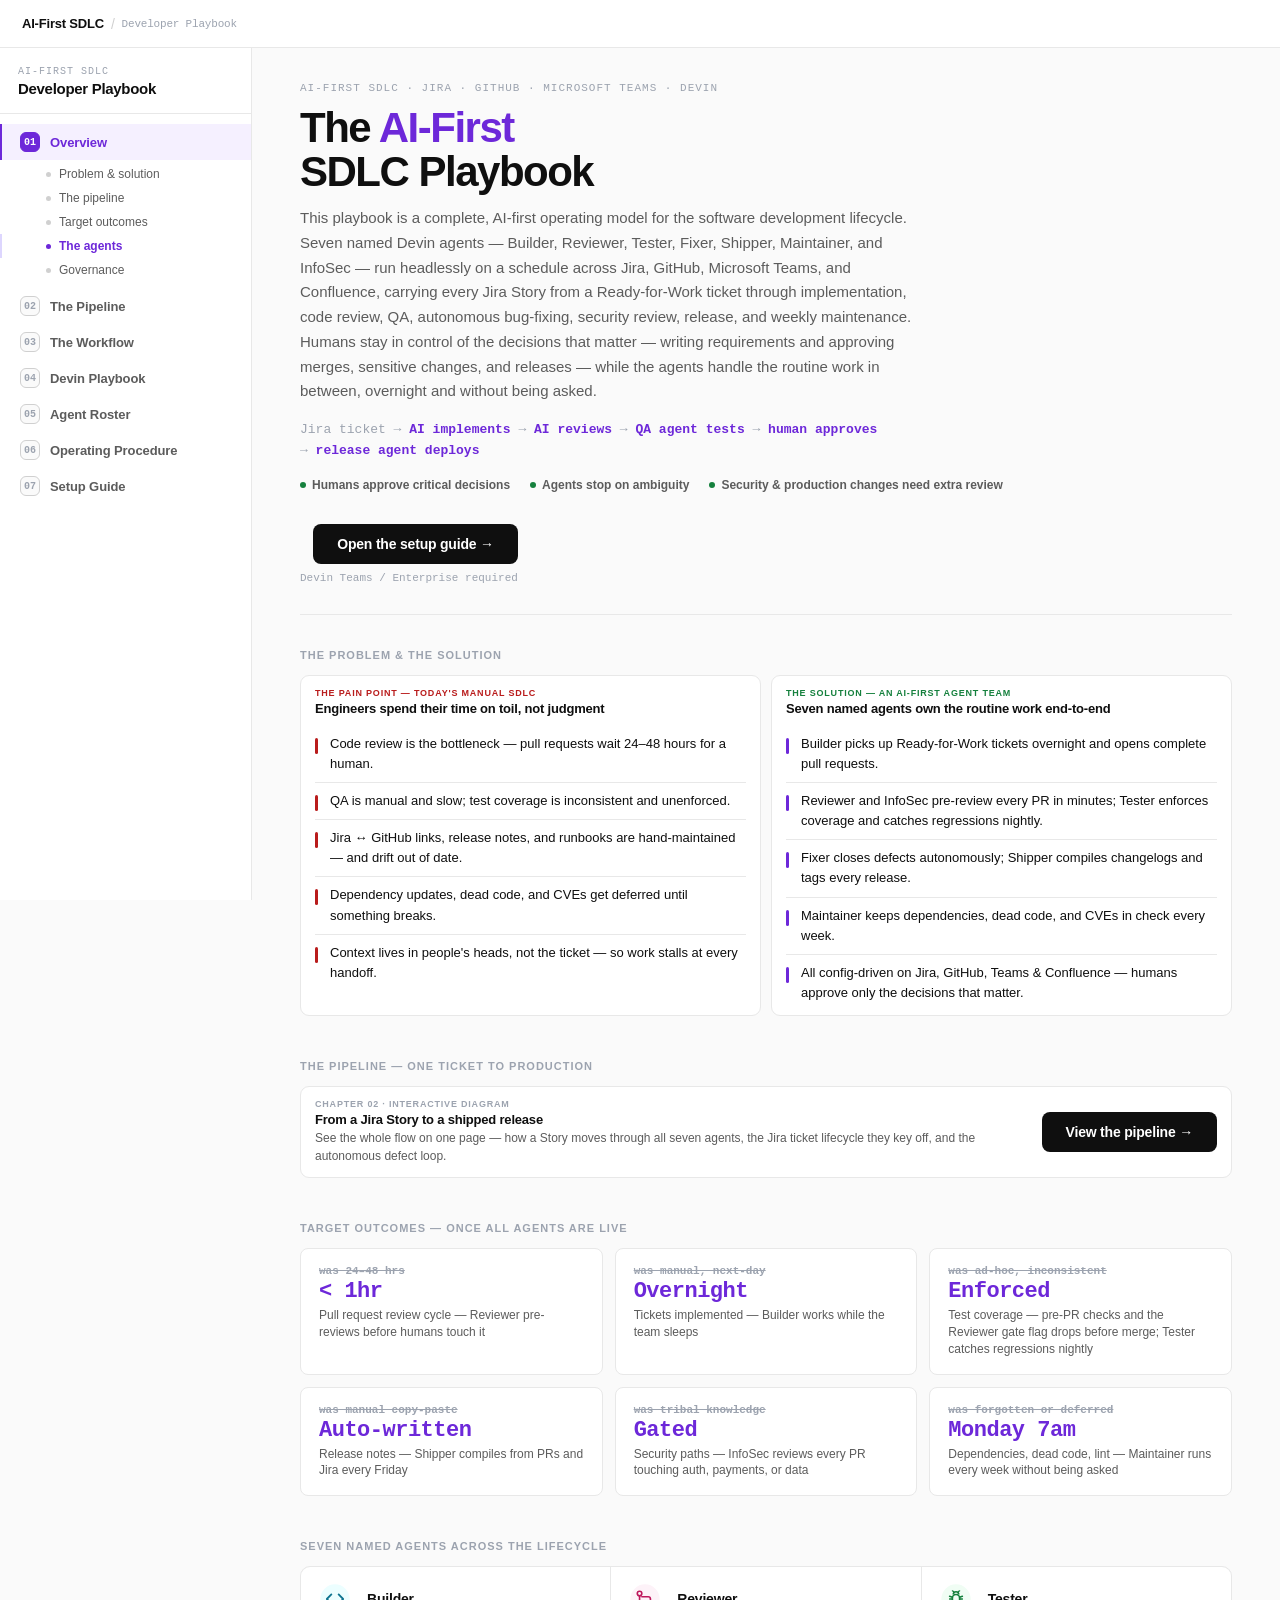
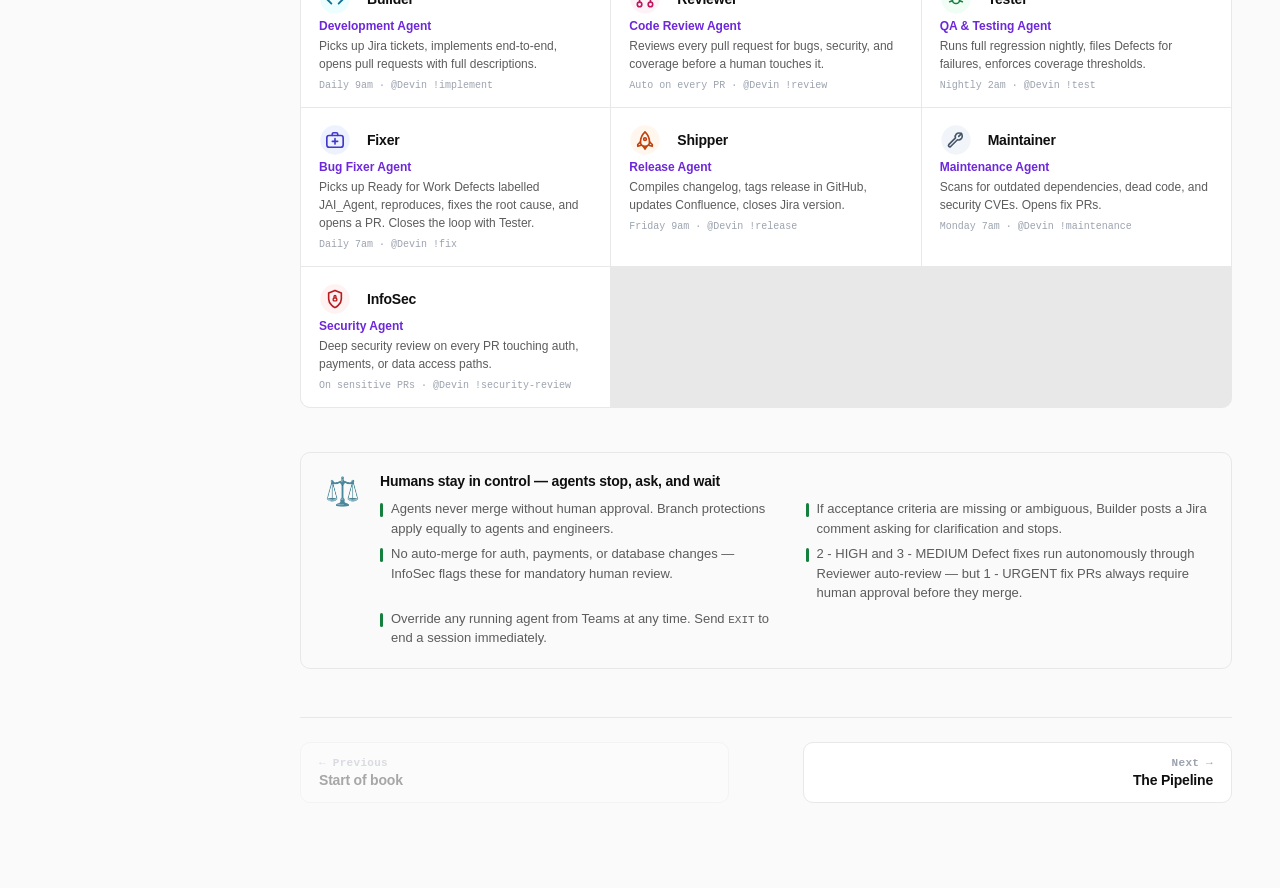
==== commit 2a12ca30: "Rework overview page: full summary, problem/solution, link to Pipeline - Replace the hero blurb with" ====
--- a/index.html
+++ b/index.html
@@ -25,7 +25,7 @@
     <div>
       <div class="lp-eyebrow">AI-First SDLC · Jira · GitHub · Microsoft Teams · Devin</div>
       <h1 class="lp-h1">The <em>AI-First</em><br>SDLC Playbook</h1>
-      <p class="lp-sub">A practical operating model for engineering teams. Seven named AI agents handle implementation, code review, QA, bug fixes, security, releases, and maintenance — autonomously, overnight, on a schedule. Humans write requirements and approve the critical decisions.</p>
+      <p class="lp-sub" style="max-width:620px">This playbook is a complete, AI-first operating model for the software development lifecycle. Seven named Devin agents — Builder, Reviewer, Tester, Fixer, Shipper, Maintainer, and InfoSec — run headlessly on a schedule across Jira, GitHub, Microsoft Teams, and Confluence, carrying every Jira Story from a Ready-for-Work ticket through implementation, code review, QA, autonomous bug-fixing, security review, release, and weekly maintenance. Humans stay in control of the decisions that matter — writing requirements and approving merges, sensitive changes, and releases — while the agents handle the routine work in between, overnight and without being asked.</p>
       <p class="lp-flow-line">Jira ticket → <span>AI implements</span> → <span>AI reviews</span> → <span>QA agent tests</span> → <span>human approves</span> → <span>release agent deploys</span></p>
       <div class="lp-trust">
         <div class="lp-trust-item"><div class="lp-trust-dot"></div>Humans approve critical decisions</div>
@@ -39,43 +39,42 @@
     </div>
   </div>
 
-  <!-- ── Pipeline ── -->
+  <!-- ── Problem / Solution ── -->
+  <section class="book-section" id="why" data-spy>
+    <div class="lp-section-head"><div class="lp-section-label">The problem &amp; the solution</div></div>
+    <div class="lp-cross-grid">
+      <div class="lp-cross-card" style="display:block">
+        <div class="lp-cross-tag" style="color:var(--red)">The pain point — today's manual SDLC</div>
+        <div class="lp-cross-name" style="margin:2px 0 10px">Engineers spend their time on toil, not judgment</div>
+        <div class="ruled-item"><div class="item-pip pip-pain"></div><span>Code review is the bottleneck — pull requests wait 24–48 hours for a human.</span></div>
+        <div class="ruled-item"><div class="item-pip pip-pain"></div><span>QA is manual and slow; test coverage is inconsistent and unenforced.</span></div>
+        <div class="ruled-item"><div class="item-pip pip-pain"></div><span>Jira ↔ GitHub links, release notes, and runbooks are hand-maintained — and drift out of date.</span></div>
+        <div class="ruled-item"><div class="item-pip pip-pain"></div><span>Dependency updates, dead code, and CVEs get deferred until something breaks.</span></div>
+        <div class="ruled-item"><div class="item-pip pip-pain"></div><span>Context lives in people's heads, not the ticket — so work stalls at every handoff.</span></div>
+      </div>
+      <div class="lp-cross-card" style="display:block">
+        <div class="lp-cross-tag" style="color:var(--green)">The solution — an AI-first agent team</div>
+        <div class="lp-cross-name" style="margin:2px 0 10px">Seven named agents own the routine work end-to-end</div>
+        <div class="ruled-item"><div class="item-pip pip-agent"></div><span>Builder picks up Ready-for-Work tickets overnight and opens complete pull requests.</span></div>
+        <div class="ruled-item"><div class="item-pip pip-agent"></div><span>Reviewer and InfoSec pre-review every PR in minutes; Tester enforces coverage and catches regressions nightly.</span></div>
+        <div class="ruled-item"><div class="item-pip pip-agent"></div><span>Fixer closes defects autonomously; Shipper compiles changelogs and tags every release.</span></div>
+        <div class="ruled-item"><div class="item-pip pip-agent"></div><span>Maintainer keeps dependencies, dead code, and CVEs in check every week.</span></div>
+        <div class="ruled-item"><div class="item-pip pip-agent"></div><span>All config-driven on Jira, GitHub, Teams &amp; Confluence — humans approve only the decisions that matter.</span></div>
+      </div>
+    </div>
+  </section>
+
+  <!-- ── Pipeline (link to full diagram) ── -->
   <section class="book-section" id="pipeline" data-spy>
     <div class="lp-pipeline-head"><div class="lp-pipeline-label">The pipeline — one ticket to production</div></div>
-    <div class="pipeline-flow">
-      <div class="pf-node start"><div class="pf-emoji">📋</div><div class="pf-name">Jira Ticket</div><div class="pf-role">Product manager writes</div></div>
-      <div class="pf-node agent highlight"><div class="pf-badge-wrap"><span class="agent-badge builder-badge" style="width: 40px; height: 40px;"><svg viewBox="0 0 24 24"><circle cx="12" cy="12" r="11" class="badge-bg"/><path d="M8 7 L3 12 L8 17 M16 7 L21 12 L16 17" stroke-width="2" stroke-linecap="round" stroke-linejoin="round" fill="none" class="badge-icon"/></svg></span></div><div class="pf-name">Builder</div><div class="pf-role">Implements</div></div>
-      <div class="pf-node agent highlight"><div class="pf-badge-wrap"><span class="agent-badge reviewer-badge" style="width: 40px; height: 40px;"><svg viewBox="0 0 24 24"><circle cx="12" cy="12" r="11" class="badge-bg"/><circle cx="6" cy="6" r="2.5" class="badge-icon" fill="none" stroke-width="1.8"/><circle cx="6" cy="18" r="2.5" class="badge-icon" fill="none" stroke-width="1.8"/><circle cx="18" cy="18" r="2.5" class="badge-icon" fill="none" stroke-width="1.8"/><path d="M6 8.5 L6 15.5 M18 15.5 L18 12 A2.5 2.5 0 0 0 15.5 9.5 L8.5 9.5" stroke-width="1.8" stroke-linecap="round" stroke-linejoin="round" fill="none" class="badge-icon"/></svg></span></div><div class="pf-name">Reviewer</div><div class="pf-role">Reviews</div></div>
-      <div class="pf-node agent highlight"><div class="pf-badge-wrap"><span class="agent-badge tester-badge" style="width: 40px; height: 40px;"><svg viewBox="0 0 24 24"><circle cx="12" cy="12" r="11" class="badge-bg"/><rect x="8" y="7" width="8" height="10" rx="4" stroke-width="1.8" fill="none" class="badge-icon"/><path d="M9 7 A3 3 0 0 1 15 7" stroke-width="1.8" fill="none" class="badge-icon"/><path d="M5 9 L8 10 M5 12 L8 12 M5 15 L8 14 M19 9 L16 10 M19 12 L16 12 M19 15 L16 14" stroke-width="1.8" stroke-linecap="round" class="badge-icon"/><path d="M10 5 C9 3, 8 3, 8 3 M14 5 C15 3, 16 3, 16 3" stroke-width="1.5" stroke-linecap="round" class="badge-icon"/></svg></span></div><div class="pf-name">Tester</div><div class="pf-role">Tests</div></div>
-      <div class="pf-node human"><div class="pf-emoji">👤</div><div class="pf-name">Human</div><div class="pf-role">Approves</div></div>
-      <div class="pf-node agent highlight"><div class="pf-badge-wrap"><span class="agent-badge shipper-badge" style="width: 40px; height: 40px;"><svg viewBox="0 0 24 24"><circle cx="12" cy="12" r="11" class="badge-bg"/><path d="M12 3 C15 6, 17 10, 17 14 C17 17, 15 19, 12 19 C9 19, 7 17, 7 14 C7 10, 9 6, 12 3 Z" stroke-width="1.8" stroke-linecap="round" stroke-linejoin="round" fill="none" class="badge-icon"/><path d="M7 14 L4 17 L4 19 L7 18 M17 14 L20 17 L20 19 L17 18" stroke-width="1.8" stroke-linecap="round" stroke-linejoin="round" fill="none" class="badge-icon"/><circle cx="12" cy="11" r="1.5" stroke-width="1.8" fill="none" class="badge-icon"/><path d="M10 19 L12 22 L14 19" stroke-width="1.8" stroke-linecap="round" stroke-linejoin="round" fill="none" class="badge-icon"/></svg></span></div><div class="pf-name">Shipper</div><div class="pf-role">Releases</div></div>
-    </div>
-    <div class="lp-cross-grid">
-      <div class="lp-cross-card">
-        <div class="lp-cross-badge-wrap"><span class="agent-badge infosec-badge" style="width: 40px; height: 40px;"><svg viewBox="0 0 24 24"><circle cx="12" cy="12" r="11" class="badge-bg"/><path d="M12 21.5 C12 21.5, 19 18, 19 12 L19 5.5 L12 2.5 L5 5.5 L5 12 C5 18, 12 21.5, 12 21.5 Z" stroke-width="1.8" stroke-linecap="round" stroke-linejoin="round" fill="none" class="badge-icon"/><rect x="10" y="11" width="4" height="3" rx="1" stroke-width="1.5" fill="none" class="badge-icon"/><path d="M11 11 L11 9 A1 1 0 0 1 13 9 L13 11" stroke-width="1.5" fill="none" class="badge-icon"/></svg></span></div>
-        <div>
-          <div class="lp-cross-tag">Cross-cutting</div>
-          <div class="lp-cross-name">InfoSec <span>· Security</span></div>
-          <div class="lp-cross-desc">Deep review on every PR touching auth, payments, or data — plus a weekly compliance sweep.</div>
-        </div>
+    <a class="lp-cross-card" href="pipeline.html" style="justify-content:space-between;text-decoration:none">
+      <div>
+        <div class="lp-cross-tag">Chapter 02 · Interactive diagram</div>
+        <div class="lp-cross-name">From a Jira Story to a shipped release</div>
+        <div class="lp-cross-desc">See the whole flow on one page — how a Story moves through all seven agents, the Jira ticket lifecycle they key off, and the autonomous defect loop.</div>
       </div>
-      <div class="lp-cross-card">
-        <div class="lp-cross-badge-wrap"><span class="agent-badge maintainer-badge" style="width: 40px; height: 40px;"><svg viewBox="0 0 24 24"><circle cx="12" cy="12" r="11" class="badge-bg"/><path d="M18.4 5.6 a4.3 4.3 0 0 0 -6.1 0 c-1.1 1.1 -1.4 2.7 -0.9 4 L4 17.1 a1.5 1.5 0 0 0 2.1 2.1 l7.5 -7.5 c1.3 0.5 2.9 0.2 4 -0.9 a4.3 4.3 0 0 0 0 -6.1 Z" stroke-width="1.8" stroke-linecap="round" stroke-linejoin="round" fill="none" class="badge-icon"/><path d="M15 8 L18 5" stroke-width="1.8" stroke-linecap="round" class="badge-icon"/></svg></span></div>
-        <div>
-          <div class="lp-cross-tag">Cross-cutting</div>
-          <div class="lp-cross-name">Maintainer <span>· Maintenance</span></div>
-          <div class="lp-cross-desc">Dependency updates, dead-code removal, and CVE audits every Monday at 7am.</div>
-        </div>
-      </div>
-      <div class="lp-cross-card">
-        <div class="lp-cross-badge-wrap"><span class="agent-badge fixer-badge" style="width: 40px; height: 40px;"><svg viewBox="0 0 24 24"><circle cx="12" cy="12" r="11" class="badge-bg"/><rect x="3" y="7" width="18" height="13" rx="2.5" stroke-width="1.8" fill="none" class="badge-icon"/><path d="M9 7 V5.5 A1.5 1.5 0 0 1 10.5 4 L13.5 4 A1.5 1.5 0 0 1 15 5.5 V7" stroke-width="1.8" fill="none" stroke-linecap="round" stroke-linejoin="round" class="badge-icon"/><path d="M12 10.5 V16.5 M9 13.5 H15" stroke-width="1.8" stroke-linecap="round" class="badge-icon"/></svg></span></div>
-        <div>
-          <div class="lp-cross-tag">Cross-cutting</div>
-          <div class="lp-cross-name">Fixer <span>· Bug Fixer</span></div>
-          <div class="lp-cross-desc">Picks up Ready for Work Defects labelled JAI_Agent daily at 7am — reproduces, fixes the root cause, opens a PR. 1 - URGENT Defects trigger it in real time; Tester validates and resolves after merge.</div>
-        </div>
-      </div>
-    </div>
+      <span class="lp-cta-primary">View the pipeline →</span>
+    </a>
   </section>
 
   <!-- ── Outcomes ── -->
@@ -128,6 +127,7 @@
 <script src="assets/nav.js"></script>
 <script>
   window.BOOK_SUBNAV = [
+    { id:'why',        label:'Problem & solution' },
     { id:'pipeline',   label:'The pipeline' },
     { id:'outcomes',   label:'Target outcomes' },
     { id:'agents-map', label:'The agents' },
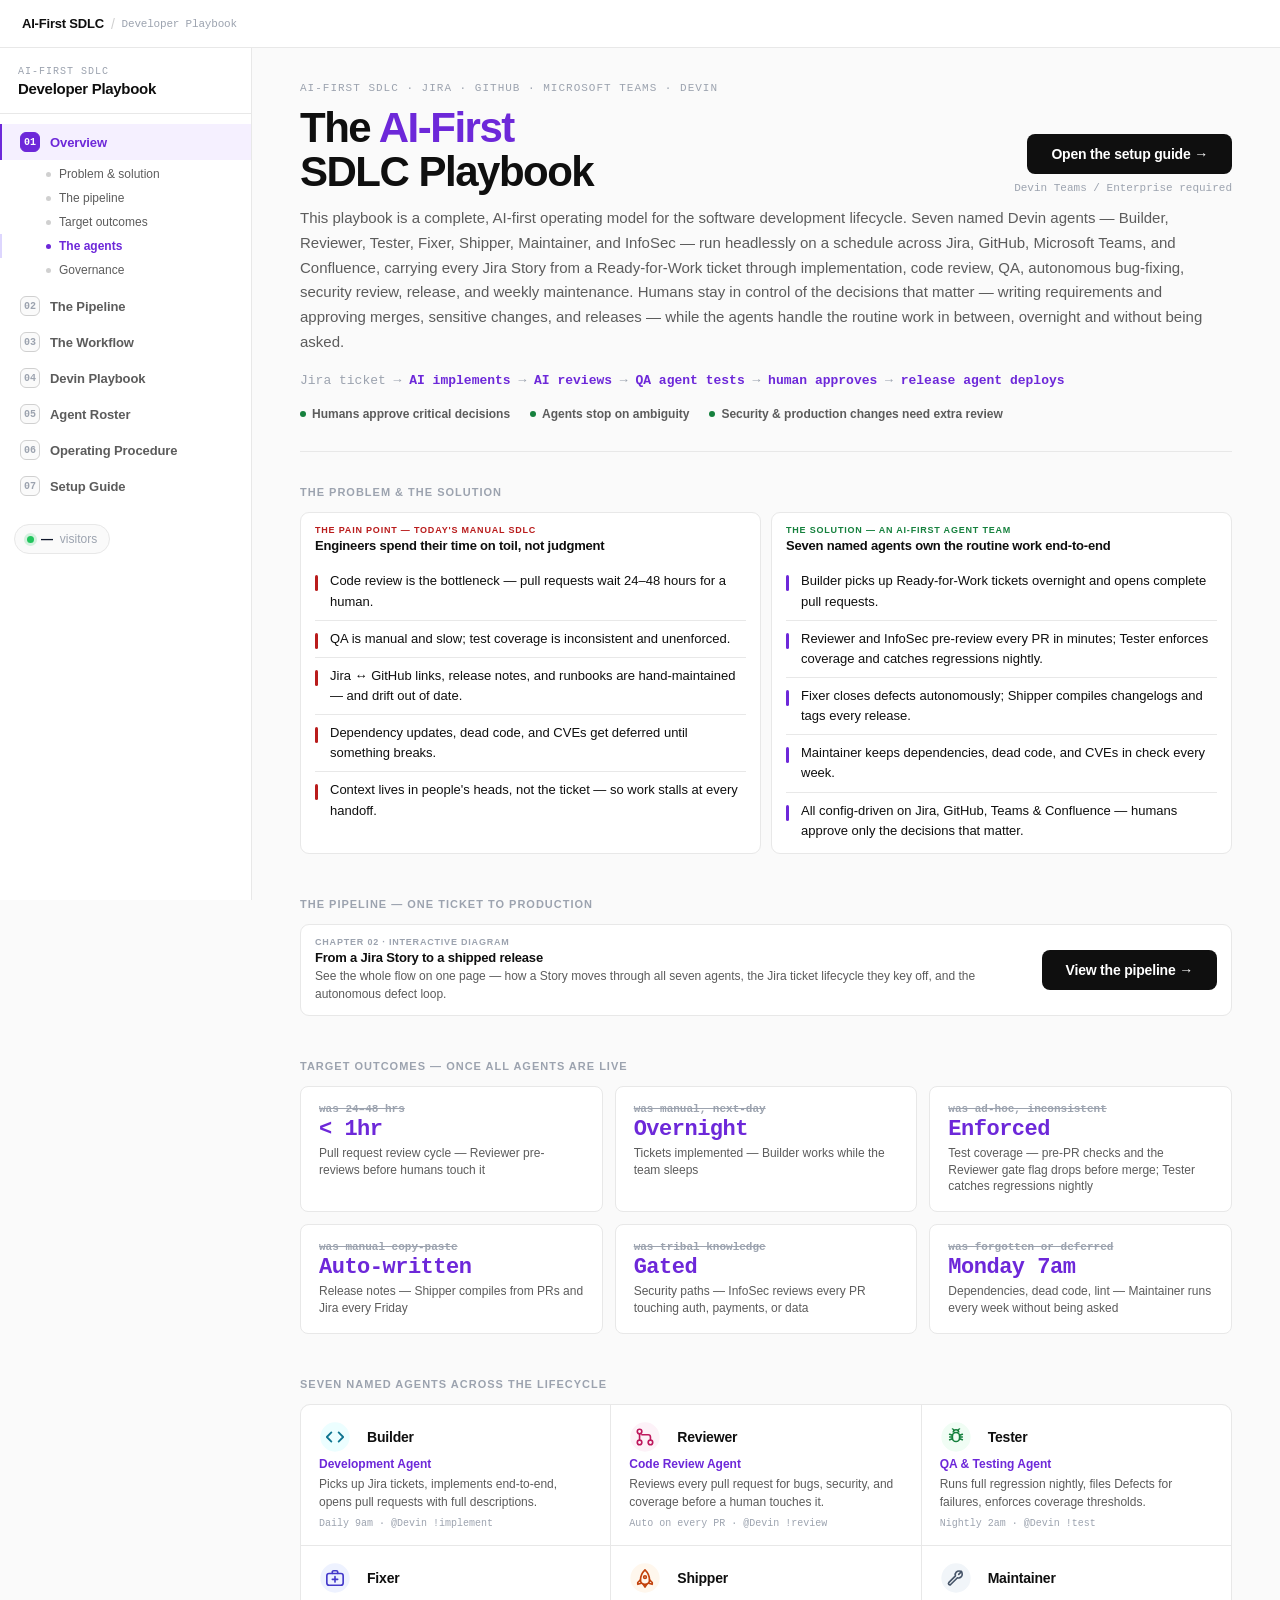
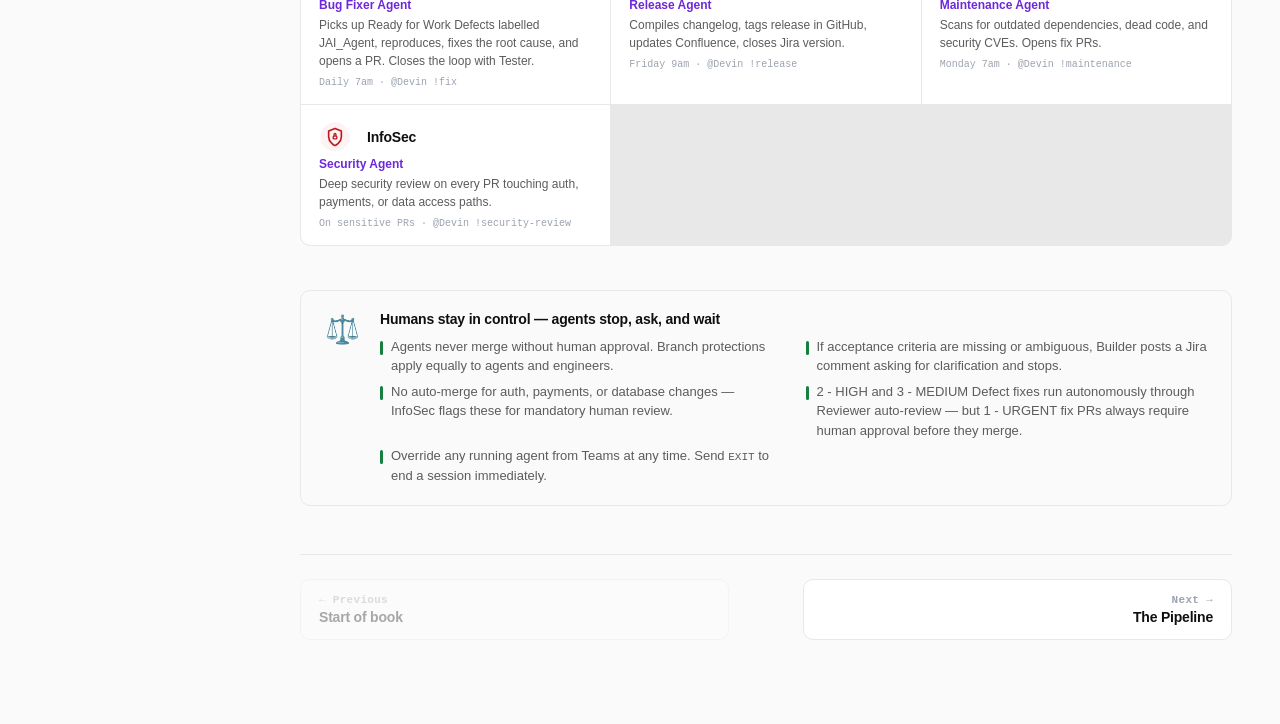
==== commit db74b8bc: "Make hero summary full-width on the overview page Move the CTA into a top row beside the title and l" ====
--- a/index.html
+++ b/index.html
@@ -21,21 +21,23 @@
 <main class="book-main">
 
   <!-- ── Hero ── -->
-  <div class="lp-hero">
-    <div>
-      <div class="lp-eyebrow">AI-First SDLC · Jira · GitHub · Microsoft Teams · Devin</div>
-      <h1 class="lp-h1">The <em>AI-First</em><br>SDLC Playbook</h1>
-      <p class="lp-sub" style="max-width:620px">This playbook is a complete, AI-first operating model for the software development lifecycle. Seven named Devin agents — Builder, Reviewer, Tester, Fixer, Shipper, Maintainer, and InfoSec — run headlessly on a schedule across Jira, GitHub, Microsoft Teams, and Confluence, carrying every Jira Story from a Ready-for-Work ticket through implementation, code review, QA, autonomous bug-fixing, security review, release, and weekly maintenance. Humans stay in control of the decisions that matter — writing requirements and approving merges, sensitive changes, and releases — while the agents handle the routine work in between, overnight and without being asked.</p>
-      <p class="lp-flow-line">Jira ticket → <span>AI implements</span> → <span>AI reviews</span> → <span>QA agent tests</span> → <span>human approves</span> → <span>release agent deploys</span></p>
-      <div class="lp-trust">
-        <div class="lp-trust-item"><div class="lp-trust-dot"></div>Humans approve critical decisions</div>
-        <div class="lp-trust-item"><div class="lp-trust-dot"></div>Agents stop on ambiguity</div>
-        <div class="lp-trust-item"><div class="lp-trust-dot"></div>Security &amp; production changes need extra review</div>
+  <div class="lp-hero" style="flex-direction:column;align-items:stretch;justify-content:flex-start;gap:0">
+    <div style="display:flex;align-items:flex-end;justify-content:space-between;gap:32px;flex-wrap:wrap">
+      <div>
+        <div class="lp-eyebrow">AI-First SDLC · Jira · GitHub · Microsoft Teams · Devin</div>
+        <h1 class="lp-h1">The <em>AI-First</em><br>SDLC Playbook</h1>
+      </div>
+      <div class="lp-hero-actions">
+        <a class="lp-cta-primary" href="setup.html">Open the setup guide →</a>
+        <div class="lp-cta-note">Devin Teams / Enterprise required</div>
       </div>
     </div>
-    <div class="lp-hero-actions">
-      <a class="lp-cta-primary" href="setup.html">Open the setup guide →</a>
-      <div class="lp-cta-note">Devin Teams / Enterprise required</div>
+    <p class="lp-sub" style="max-width:none">This playbook is a complete, AI-first operating model for the software development lifecycle. Seven named Devin agents — Builder, Reviewer, Tester, Fixer, Shipper, Maintainer, and InfoSec — run headlessly on a schedule across Jira, GitHub, Microsoft Teams, and Confluence, carrying every Jira Story from a Ready-for-Work ticket through implementation, code review, QA, autonomous bug-fixing, security review, release, and weekly maintenance. Humans stay in control of the decisions that matter — writing requirements and approving merges, sensitive changes, and releases — while the agents handle the routine work in between, overnight and without being asked.</p>
+    <p class="lp-flow-line" style="max-width:none">Jira ticket → <span>AI implements</span> → <span>AI reviews</span> → <span>QA agent tests</span> → <span>human approves</span> → <span>release agent deploys</span></p>
+    <div class="lp-trust">
+      <div class="lp-trust-item"><div class="lp-trust-dot"></div>Humans approve critical decisions</div>
+      <div class="lp-trust-item"><div class="lp-trust-dot"></div>Agents stop on ambiguity</div>
+      <div class="lp-trust-item"><div class="lp-trust-dot"></div>Security &amp; production changes need extra review</div>
     </div>
   </div>
 
--- a/assets/book.css
+++ b/assets/book.css
@@ -49,6 +49,10 @@
 .bn-subitem.active{color:var(--ai-accent);font-weight:700;border-left-color:var(--ai-accent-border)}
 .bn-sub-dot{width:5px;height:5px;border-radius:50%;background:var(--border-mid);flex-shrink:0}
 .bn-subitem.active .bn-sub-dot{background:var(--ai-accent)}
+.bn-visitors{display:flex;align-items:center;gap:7px;margin:20px 14px 0;padding:7px 12px;background:var(--bg);border:1px solid var(--border);border-radius:999px;font-size:12px;color:var(--text-2);width:max-content;max-width:calc(100% - 28px)}
+.bnv-dot{width:7px;height:7px;border-radius:50%;background:#22C55E;box-shadow:0 0 0 3px rgba(34,197,94,.18);flex-shrink:0}
+.bnv-count{font-weight:800;color:var(--ink);font-variant-numeric:tabular-nums;letter-spacing:-0.2px}
+.bnv-label{color:var(--text-3)}
 
 /* ── Main content ── */
 .book-main{margin-left:var(--sidebar-w);padding:74px 48px 80px;max-width:calc(var(--sidebar-w) + 940px)}
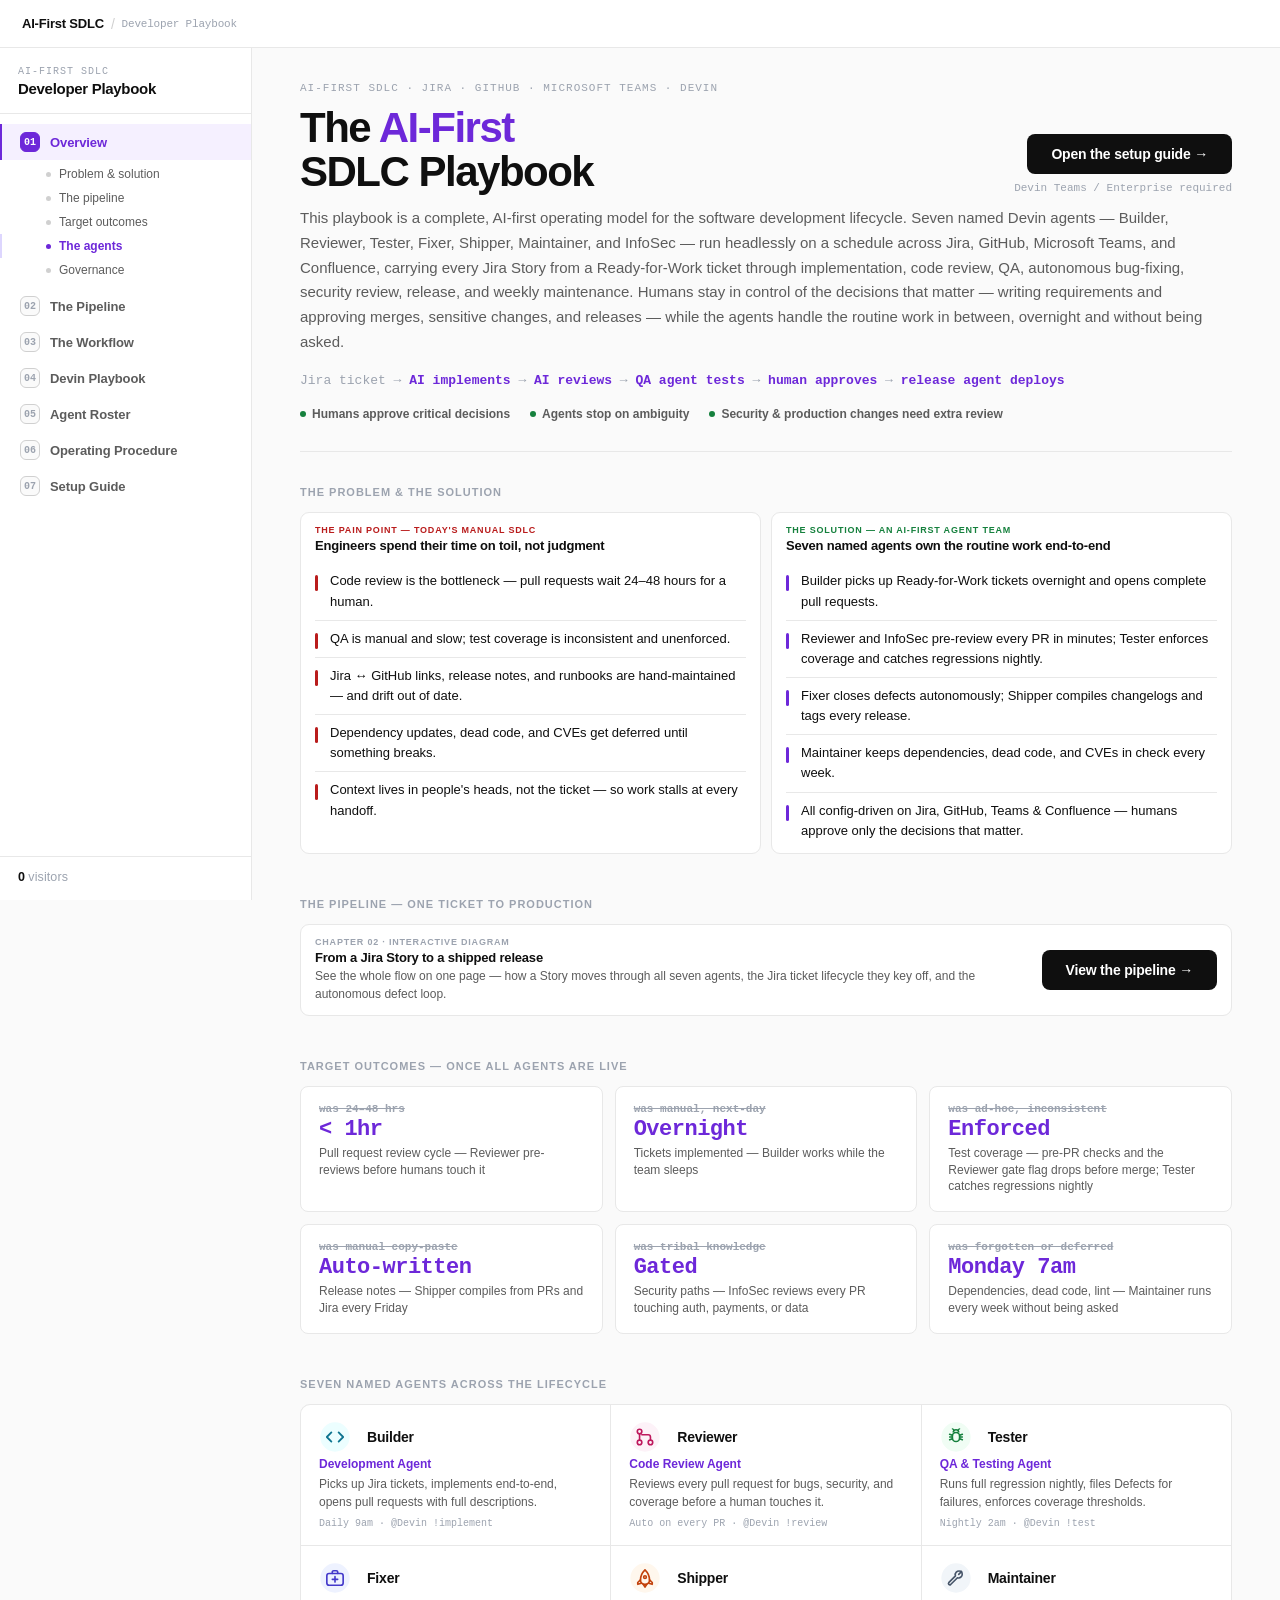
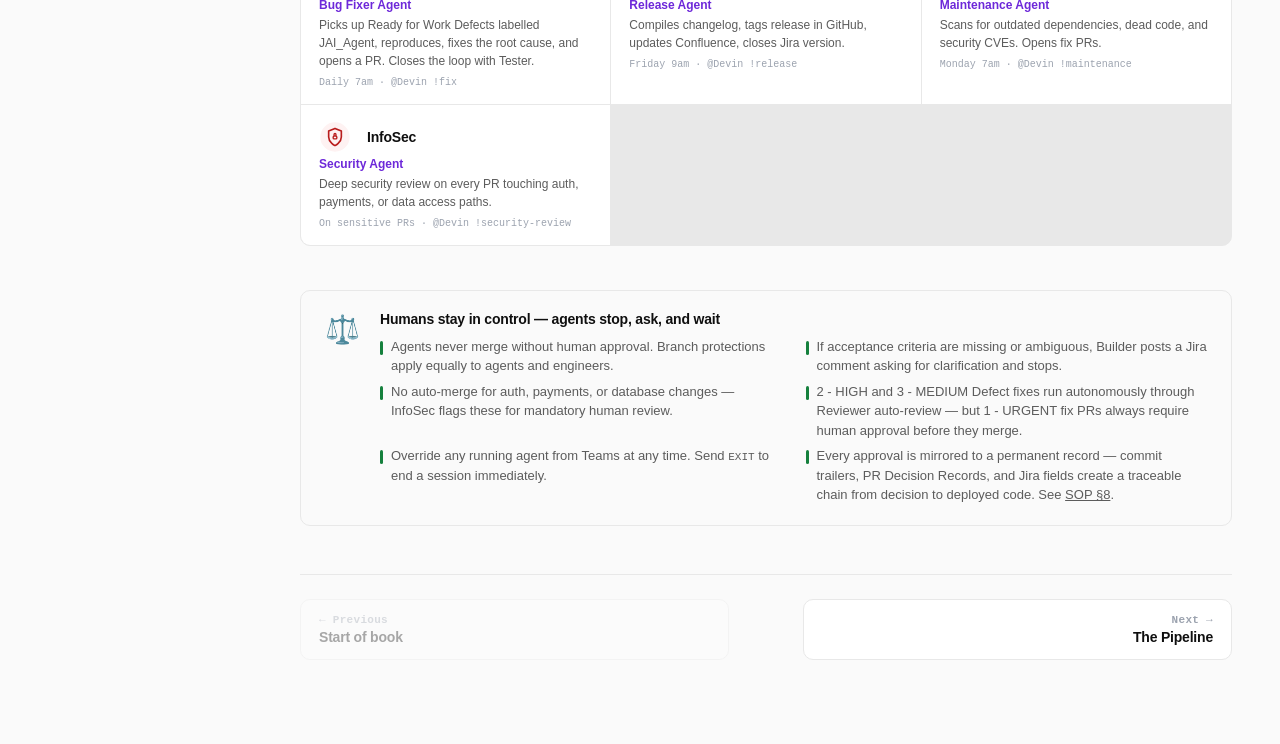
==== commit bf9a12df: "AI-First SDLC Playbook: bug fixes, traceability model, and docs Fix checkbox double-toggle bug (poin" ====
--- a/index.html
+++ b/index.html
@@ -118,6 +118,7 @@
           <div class="lp-gov-item"><div class="gov-pip"></div><span>No auto-merge for auth, payments, or database changes — InfoSec flags these for mandatory human review.</span></div>
           <div class="lp-gov-item"><div class="gov-pip"></div><span>2 - HIGH and 3 - MEDIUM Defect fixes run autonomously through Reviewer auto-review — but 1 - URGENT fix PRs always require human approval before they merge.</span></div>
           <div class="lp-gov-item"><div class="gov-pip"></div><span>Override any running agent from Teams at any time. Send <code style="font-family:monospace;font-size:11px">EXIT</code> to end a session immediately.</span></div>
+          <div class="lp-gov-item"><div class="gov-pip"></div><span>Every approval is mirrored to a permanent record — commit trailers, PR Decision Records, and Jira fields create a traceable chain from decision to deployed code. See <a href="sop.html#trace" style="color:var(--link)">SOP §8</a>.</span></div>
         </div>
       </div>
     </div>
--- a/assets/book.css
+++ b/assets/book.css
@@ -32,7 +32,7 @@
 .topnav-cta:hover{background:#2D2D2D}
 
 /* ── Left sidebar TOC ── */
-.booknav{position:fixed;top:48px;left:0;bottom:0;width:var(--sidebar-w);background:var(--surface);border-right:1px solid var(--border);overflow-y:auto;padding:18px 0 48px;z-index:90}
+.booknav{position:fixed;top:48px;left:0;bottom:0;width:var(--sidebar-w);background:var(--surface);border-right:1px solid var(--border);overflow-y:auto;padding:18px 0 0;z-index:90;display:flex;flex-direction:column}
 .bn-head{padding:0 18px 16px;border-bottom:1px solid var(--border);margin-bottom:10px}
 .bn-eyebrow{font-size:10px;font-family:var(--mono);color:var(--text-3);letter-spacing:1px;text-transform:uppercase}
 .bn-title{font-size:15px;font-weight:800;color:var(--text);margin-top:3px;letter-spacing:-0.3px}
@@ -49,10 +49,8 @@
 .bn-subitem.active{color:var(--ai-accent);font-weight:700;border-left-color:var(--ai-accent-border)}
 .bn-sub-dot{width:5px;height:5px;border-radius:50%;background:var(--border-mid);flex-shrink:0}
 .bn-subitem.active .bn-sub-dot{background:var(--ai-accent)}
-.bn-visitors{display:flex;align-items:center;gap:7px;margin:20px 14px 0;padding:7px 12px;background:var(--bg);border:1px solid var(--border);border-radius:999px;font-size:12px;color:var(--text-2);width:max-content;max-width:calc(100% - 28px)}
-.bnv-dot{width:7px;height:7px;border-radius:50%;background:#22C55E;box-shadow:0 0 0 3px rgba(34,197,94,.18);flex-shrink:0}
-.bnv-count{font-weight:800;color:var(--ink);font-variant-numeric:tabular-nums;letter-spacing:-0.2px}
-.bnv-label{color:var(--text-3)}
+.bn-visitors{margin-top:auto;padding:13px 18px 16px;border-top:1px solid var(--border);font-size:12.5px;color:var(--text-3);letter-spacing:.1px}
+.bnv-count{font-weight:800;color:var(--text);font-variant-numeric:tabular-nums;letter-spacing:-0.2px}
 
 /* ── Main content ── */
 .book-main{margin-left:var(--sidebar-w);padding:74px 48px 80px;max-width:calc(var(--sidebar-w) + 940px)}
@@ -288,8 +286,8 @@
 .checklist-group-title{font-size:11px;font-weight:800;letter-spacing:1px;text-transform:uppercase;color:var(--text-3);padding:8px 0;border-bottom:1px solid var(--border);margin-bottom:4px}
 .checklist-item{display:flex;align-items:flex-start;gap:10px;padding:8px 0;border-bottom:1px solid var(--border);cursor:pointer}
 .checklist-item:last-child{border-bottom:none}
-.checklist-item input[type=checkbox]{width:15px;height:15px;flex-shrink:0;margin-top:2px;accent-color:var(--sop);pointer-events:none}
-.checklist-item label{font-size:13px;line-height:1.5;cursor:pointer}
+.checklist-item input[type=checkbox]{width:15px;height:15px;flex-shrink:0;margin-top:2px;accent-color:var(--sop);cursor:pointer}
+.checklist-item label{font-size:13px;line-height:1.5;cursor:pointer;flex:1}
 .checklist-item label code{font-family:var(--mono);font-size:11px;background:var(--sop-bg);border:1px solid var(--sop-border);border-radius:3px;padding:1px 5px}
 .checklist-item.checked label{color:var(--text-3);text-decoration:line-through}
 .cmd-group{margin-bottom:20px}
@@ -346,7 +344,7 @@
 .prereq-item{display:flex;align-items:flex-start;gap:12px;padding:12px 16px;border-bottom:1px solid var(--border);cursor:pointer;transition:background .1s}
 .prereq-item:last-child{border-bottom:none}
 .prereq-item:hover{background:var(--bg)}
-.prereq-item input[type=checkbox]{width:15px;height:15px;flex-shrink:0;margin-top:2px;accent-color:var(--ink);pointer-events:none}
+.prereq-item input[type=checkbox]{width:15px;height:15px;flex-shrink:0;margin-top:2px;accent-color:var(--ink);cursor:pointer}
 .prereq-item label{font-size:13px;line-height:1.5;cursor:pointer;flex:1}
 .prereq-item label strong{color:var(--ink)}
 .prereq-item label code{font-family:var(--mono);font-size:11px;background:var(--bg);border:1px solid var(--border);border-radius:3px;padding:1px 5px}
